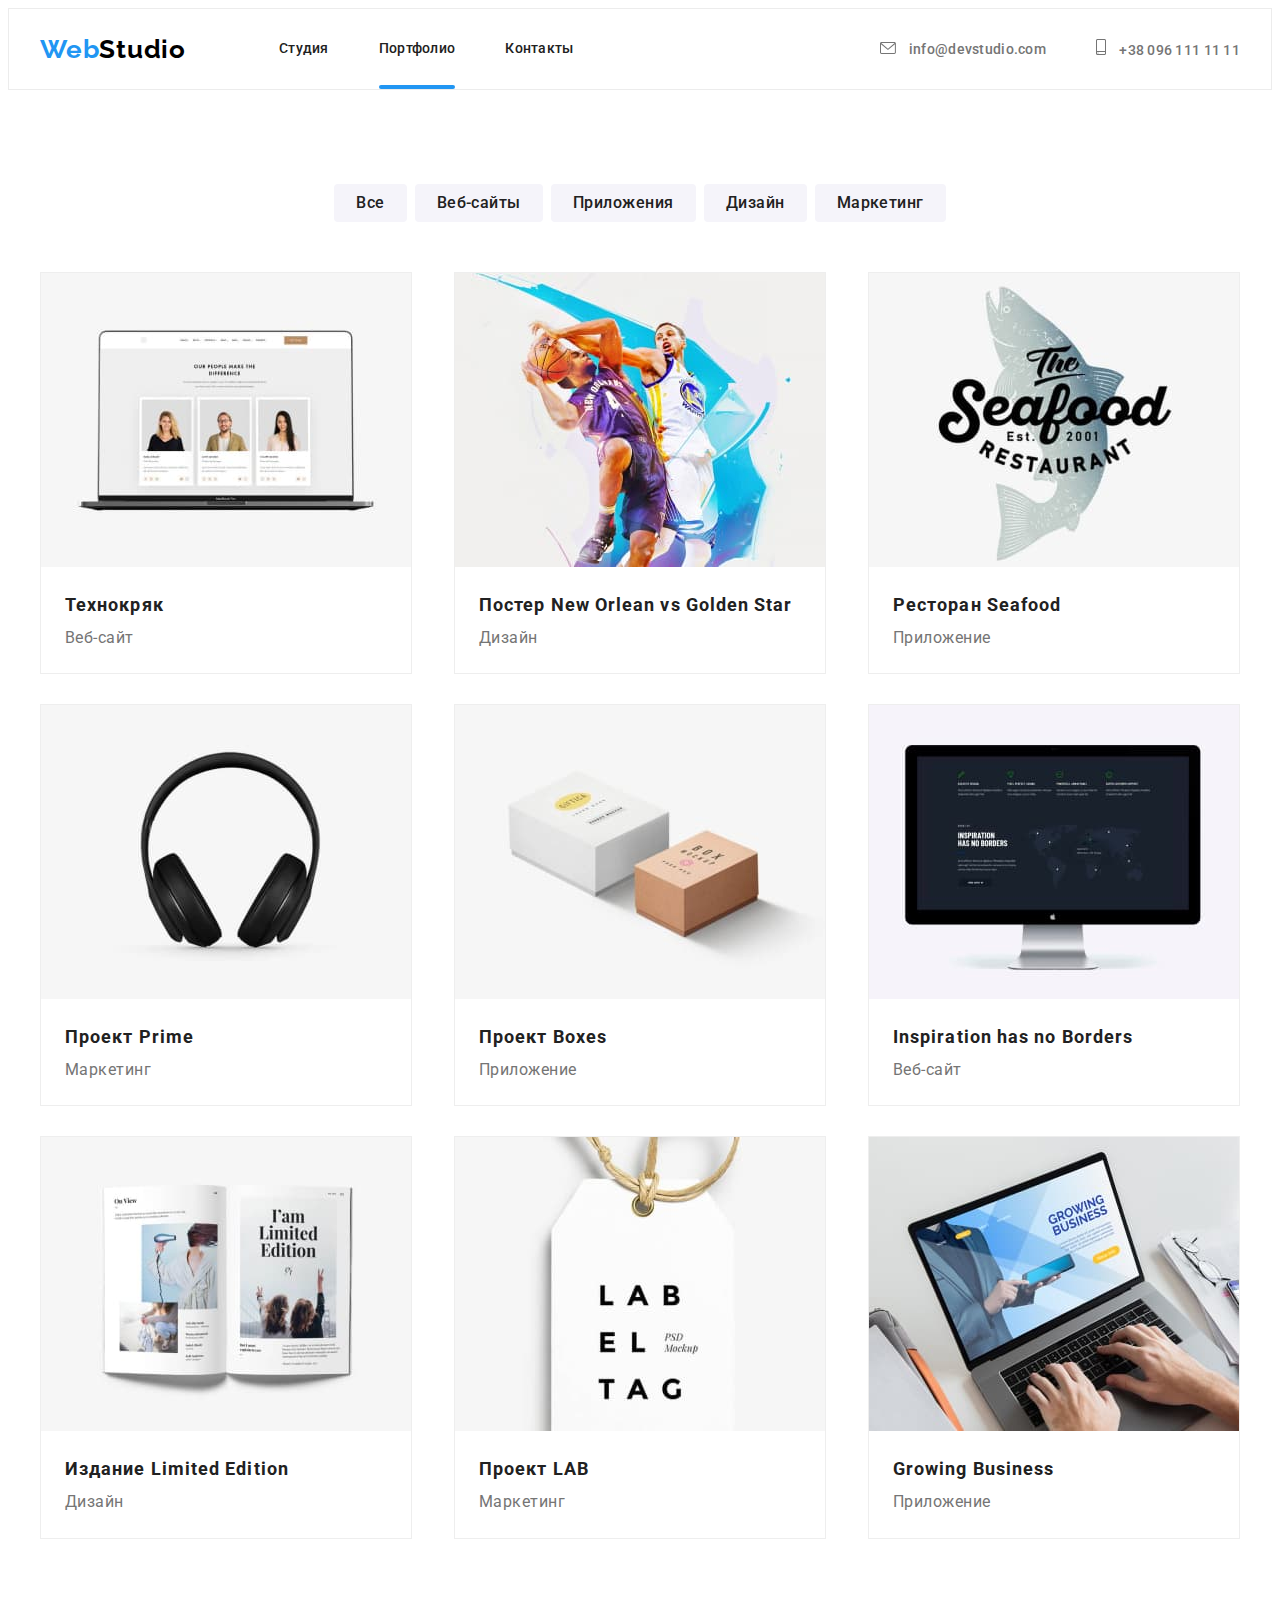
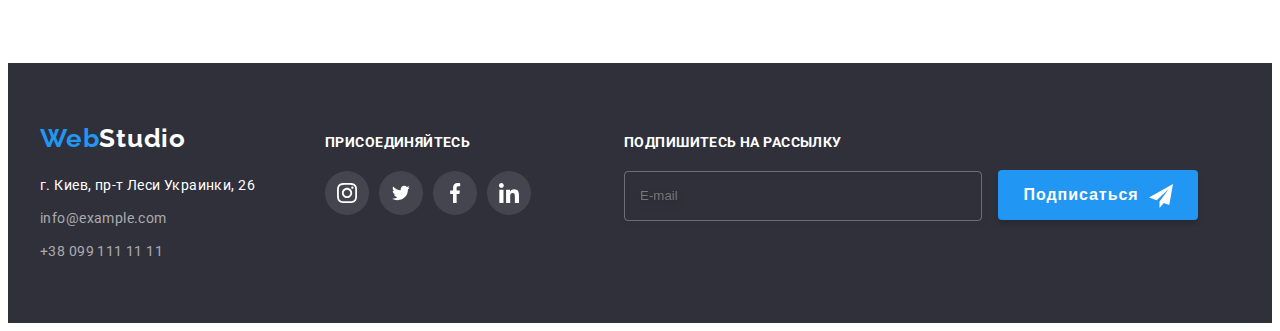
==== portfolio.html @ a76b4140 "Клонирование 7 части" ====
<!DOCTYPE html>
<html lang="ru">

<head>
    <meta charset="UTF-8">
    <meta http-equiv="X-UA-Compatible" content="IE=edge">
    <meta name="viewport" content="width=device-width, initial-scale=1.0">
    <title>Portfolio</title>
    <link rel="preconnect" href="https://fonts.googleapis.com">
    <link rel="preconnect" href="https://fonts.gstatic.com" crossorigin>
    <link
        href="https://fonts.googleapis.com/css2?family=Raleway:wght@700&family=Roboto:wght@400;500;700;900&display=swap"
        rel="stylesheet">
    <link rel="stylesheet" href="https://cdnjs.cloudflare.com/ajax/libs/modern-normalize/0.2.0/modern-normalize.min.css"
        integrity="sha512-sqIVMkf5f8XGYI/UZYGs7wODxlUeoj9JknataPfUwtvrSKWMHrMXGZ7Evb6nabFYJQG15vFFyALe6r0nWCD1Ug=="
        crossorigin="anonymous" referrerpolicy="no-referrer" />
    <link rel="stylesheet" href="./css/main.min.css">
</head>

<body class="portfolio">
    <header class="head">
        <div class="header__container">
            <a class="header__first-logo" href="./">
                Web<span class="header__second-logo--black">Studio</span></a>
            <nav class="navigation">
                <ul class="list header__list">
                    <li class="header__item">
                        <a class="header__link link" href="./index.html">Студия</a>
                    </li>
                    <li class="header__item">
                        <a class="header__link link current" href="">Портфолио</a>
                    </li>
                    <li class="header__item">
                        <a class="header__link link" href="">Контакты</a>
                    </li>
                </ul>
            </nav>
            <ul class="list header__list mail">
                <li class="header__commun-item">
                    <a class="header__commun-link link" href="mailto:info@devstudio.com">
                        <svg class="header-svg">
                            <use href="./images/icons.svg#icon-mail"></use>
                        </svg>
                        info@devstudio.com</a>
                </li>
                <li class="header__commun-item">
                    <a class="header__commun-link link" href="tel:+380961111111">
                        <svg class="header-svg mobile">
                            <use href="./images/icons.svg#icon-smartphone"></use>
                        </svg>
                        +38 096 111 11 11</a>
                </li>
            </ul>
        </div>
    </header>
    <main>
        <section class="portfolio-section">
            <div class="container">
                <ul class="list portfolio-list">
                    <li class="menu-title">
                        <button class="menu-button" type="button">Все</button>
                    </li>
                    <li class="menu-title">
                        <button class="menu-button" type="button">Веб-сайты</button>
                    </li>
                    <li class="menu-title">
                        <button class="menu-button" type="button">Приложения</button>
                    </li>
                    <li class="menu-title">
                        <button class="menu-button" type="button">Дизайн</button>
                    </li>
                    <li class="menu-title">
                        <button class="menu-button" type="button">Маркетинг</button>
                    </li>
                </ul>
                <ul class="list second-portfolio-list">
                    <li class="projects-title">
                        <a class="projects-link" href="">
                            <div class="projects-img-div">
                                <img class="projects-img" src="./images/portfolio/techno.jpg" alt="Веб-сайт" width="370"
                                    height="294">
                                <p class="project-text">Технокряк это современная площадка распространения
                                    коронавируса. Компании используют
                                    эту платформу для цифрового
                                    шпионажа и атак на защищённые сервера конкурентов.</p>
                            </div>
                            <div class="info-projects">
                                <h2 class="projects-name">Технокряк</h2>
                                <p class="projects-service">Веб-сайт</p>
                            </div>
                        </a>
                    </li>
                    <li class="projects-title">
                        <a class="projects-link" href="">
                            <div class="projects-img-div">
                                <img class="projects-img" src="./images/portfolio/poster.jpg" alt="Веб-сайт" width="370"
                                    height="294">
                                <p class="project-text">Технокряк это современная площадка распространения
                                    коронавируса. Компании используют
                                    эту платформу для цифрового
                                    шпионажа и атак на защищённые сервера конкурентов.</p>
                            </div>
                            <div class="info-projects">
                                <h2 class="projects-name">Постер New Orlean vs Golden Star</h2>
                                <p class="projects-service">Дизайн</p>
                            </div>
                        </a>
                    </li>
                    <li class="projects-title">
                        <a class="projects-link" href="">
                            <div class="projects-img-div">
                                <img class="projects-img" src="./images/portfolio/rest.jpg" alt="Веб-сайт" width="370"
                                    height="294">
                                <p class="project-text">Технокряк это современная площадка распространения
                                    коронавируса. Компании используют
                                    эту платформу для цифрового
                                    шпионажа и атак на защищённые сервера конкурентов.</p>
                            </div>
                            <div class="info-projects">
                                <h2 class="projects-name">Ресторан Seafood</h2>
                                <p class="projects-service">Приложение</p>
                            </div>
                        </a>
                    </li>
                    <li class="projects-title">
                        <a class="projects-link" href="">
                            <div class="projects-img-div">
                                <img class="projects-img" src="./images/portfolio/projectprime.jpg" alt="Веб-сайт"
                                    width="370" height="294">
                                <p class="project-text">Технокряк это современная площадка распространения
                                    коронавируса. Компании используют
                                    эту платформу для цифрового
                                    шпионажа и атак на защищённые сервера конкурентов.</p>
                            </div>
                            <div class="info-projects">
                                <h2 class="projects-name">Проект Prime</h2>
                                <p class="projects-service">Маркетинг</p>
                            </div>
                        </a>
                    </li>
                    <li class="projects-title">
                        <a class="projects-link" href="">
                            <div class="projects-img-div">
                                <img class="projects-img" src="./images/portfolio/projectboxes.jpg" alt="Веб-сайт"
                                    width="370" height="294">
                                <p class="project-text">Технокряк это современная площадка распространения
                                    коронавируса. Компании используют
                                    эту платформу для цифрового
                                    шпионажа и атак на защищённые сервера конкурентов.</p>
                            </div>
                            <div class="info-projects">
                                <h2 class="projects-name">Проект Boxes</h2>
                                <p class="projects-service">Приложение</p>
                            </div>
                        </a>
                    </li>
                    <li class="projects-title">
                        <a class="projects-link" href="">
                            <div class="projects-img-div">
                                <img class="projects-img" src="./images/portfolio/inspiration.jpg" alt="Веб-сайт"
                                    width="370" height="294">
                                <p class="project-text">Технокряк это современная площадка распространения
                                    коронавируса. Компании используют
                                    эту платформу для цифрового
                                    шпионажа и атак на защищённые сервера конкурентов.</p>
                            </div>
                            <div class="info-projects">
                                <h2 class="projects-name">Inspiration has no Borders</h2>
                                <p class="projects-service">Веб-сайт</p>
                            </div>
                        </a>
                    </li>
                    <li class="projects-title">
                        <a class="projects-link" href="">
                            <div class="projects-img-div">
                                <img class="projects-img" src="./images/portfolio/limitededition.jpg" alt="Веб-сайт"
                                    width="370" height="294">
                                <p class="project-text">Технокряк это современная площадка распространения
                                    коронавируса. Компании используют
                                    эту платформу для цифрового
                                    шпионажа и атак на защищённые сервера конкурентов.</p>
                            </div>
                            <div class="info-projects">
                                <h2 class="projects-name">Издание Limited Edition</h2>
                                <p class="projects-service">Дизайн</p>
                            </div>
                        </a>
                    </li>
                    <li class="projects-title">
                        <a class="projects-link" href="">
                            <div class="projects-img-div">
                                <img class="projects-img" src="./images/portfolio/projectlab.jpg" alt="Веб-сайт"
                                    width="370" height="294">
                                <p class="project-text">Технокряк это современная площадка распространения
                                    коронавируса. Компании используют
                                    эту платформу для цифрового
                                    шпионажа и атак на защищённые сервера конкурентов.</p>
                            </div>
                            <div class="info-projects">
                                <h2 class="projects-name">Проект LAB</h2>
                                <p class="projects-service">Маркетинг</p>
                            </div>
                        </a>
                    </li>
                    <li class="projects-title">
                        <a class="projects-link" href="">
                            <div class="projects-img-div">
                                <img class="projects-img" src="./images/portfolio/growing.jpg" alt="Веб-сайт"
                                    width="370" height="294">
                                <p class="project-text">Технокряк это современная площадка распространения
                                    коронавируса. Компании используют
                                    эту платформу для цифрового
                                    шпионажа и атак на защищённые сервера конкурентов.</p>
                            </div>
                            <div class="info-projects">
                                <h2 class="projects-name">Growing Business</h2>
                                <p class="projects-service">Приложение</p>
                            </div>
                        </a>
                    </li>
                </ul>
            </div>
        </section>
    </main>
    <footer class="footer">
        <div class="container main-footer-container">
            <div class="footer-container">
                <a class="header__first-logo" href="./">
                    Web<span class="header__second-logo--white">Studio</span></a>
                <ul class="list footer-list">
                    <li class="contact-item">
                        <address class="contact-address">г. Киев, пр-т Леси Украинки, 26</address>
                    </li>
                    <li class="contact-item">
                        <address> <a class="contact-link" href="mailto:info@example.com">info@example.com</a> </address>
                    </li>
                    <li class="contact-item">
                        <address><a class="contact-link" href="tel:+380991111111">+38 099 111 11 11</a> </address>
                    </li>
                </ul>
            </div>
            <div>
                <h3 class="footer-text">присоединяйтесь</h3>
                <ul class="list team-container">
                    <li class="footer-links">
                        <a href="" class="svg__bg--footer svg__bg">
                            <svg class="team-svg-footer" width="20" height="20" ;>
                                <use href="./images/icons.svg#icon-instagram"></use>
                            </svg>
                        </a>
                    </li>
                    <li class="footer-links">
                        <a href="" class="svg__bg--footer svg__bg">
                            <svg class="team-svg-footer" width="20" height="16" ;>
                                <use href="./images/icons.svg#icon-twitter"></use>
                            </svg>
                        </a>
                    </li>
                    <li class="footer-links">
                        <a href="" class="svg__bg--footer svg__bg">
                            <svg class="team-svg-footer" width="20" height="20" ;>
                                <use href="./images/icons.svg#icon-facebook"></use>
                            </svg>
                        </a>
                    </li>
                    <li class="footer-links">
                        <a href="" class="svg__bg--footer svg__bg">
                            <svg class="team-svg-footer" width="20" height="20" ;>
                                <use href="./images/icons.svg#icon-linkedin"></use>
                            </svg>
                        </a>
                    </li>
                </ul>
            </div>
            <div class="footer-form-section">
                <h3 class="footer-form-name">Подпишитесь на рассылку</h3>
                <form class="footer-form">
                    <label class="footer-lable">
                        <input type="email" class="footer-imput" placeholder="E-mail" name="footer-email" required>
                    </label>
                    <button type="submit" class="footer-form-btn">Подписаться<svg class="footer-form-icon" width="24"
                            height="24" ;>
                            <use href="./images/icons.svg#icon-telegram"></use>
                        </svg>
                    </button>
                </form>
            </div>
        </div>
    </footer>
</body>

</html>
---- css/main.min.css ----
:root{--color: #212121;--second-color: #757575;--accent-color: #2196f3;--wite-color: #ffffff}.visually-hidden{position:absolute !important;clip:rect(1px 1px 1px 1px);clip:rect(1px, 1px, 1px, 1px);padding:0 !important;border:0 !important;height:1px !important;width:1px !important;overflow:hidden}h1,h2,h3,h4,p{margin-top:0;margin-bottom:0}ul,ol{margin-top:0;margin-bottom:0;padding-left:0}img{display:block}.link{text-decoration:none}.list{list-style:none}body{font-family:Roboto, sans-serif;color:var(--color)}.container{width:1200px;padding:0 15px;margin:0 auto}.main__button{font-weight:700;font-size:16px;line-height:1.87;display:flex;align-items:center;text-align:center;box-shadow:0px 4px 4px rgba(0,0,0,0.15);border-radius:4px;letter-spacing:0.06em;color:var(--wite-color);background-color:var(--accent-color);cursor:pointer;padding:10px 32px;min-width:200px;margin:0 auto;border:none}.svg__bg{display:flex;align-items:center;justify-content:center;width:44px;height:44px;border-radius:50%;background-color:var(--wite-color);fill:#afb1b8;transition:fill 250ms cubic-bezier(0.4, 0, 0.2, 1),background-color 250ms cubic-bezier(0.4, 0, 0.2, 1)}.svg__bg:hover,.svg__bg:focus{background-color:var(--accent-color);fill:var(--wite-color)}.svg__bg--footer{background-color:rgba(255,255,255,0.1);fill:var(--wite-color)}.backdrop{position:fixed;top:0;left:0;width:100vw;height:100vh;background-color:rgba(0,0,0,0.2);transition:opacity 500ms linear, visibility 500ms linear}.is-hidden{opacity:0;visibility:hidden;pointer-events:none}.modal{position:absolute;left:50%;top:50%;width:528px;height:580px;transform:translate(-50%, -50%);background-color:#ffffff;box-shadow:0px 1px 3px rgba(0,0,0,0.12),0px 1px 1px rgba(0,0,0,0.14),0px 2px 1px rgba(0,0,0,0.2);border-radius:4px;padding:40px}.close-btn{position:absolute;top:8px;right:8px;width:30px;height:30px;border-radius:50%;border:1px solid rgba(0,0,0,0.1);background-color:transparent;cursor:pointer;padding:0}.btn{width:11px;height:11px;fill:#000000}.btn:hover,.btn:focus{fill:var(--accent-color)}.modal-form{display:flex;flex-direction:column}.modal-form-span-icon{position:relative;display:block;margin-top:4px;margin-bottom:10px}.modal-imput{border:1px solid rgba(33,33,33,0.2);box-sizing:border-box;border-radius:4px;width:100%;height:40px;padding-left:42px;transition:border-color 250ms cubic-bezier(0.4, 0, 0.2, 1)}.modal-imput:focus{outline:none;border-color:var(--accent-color)}.modal-imput:focus+.modal-form-icon{fill:var(--accent-color)}.modal-lable-checkbox{display:flex;align-items:center;font-weight:400;font-size:14px;line-height:1.71;letter-spacing:0.03em;color:var(--second-color);margin-bottom:30px}.modal-lable-checkbox::before{display:block;content:"";width:16px;height:15px;border:1px solid var(--color);cursor:pointer;border-radius:2px;margin-right:8px}.modal-title{font-weight:700;font-size:20px;line-height:1.15;text-align:center;letter-spacing:0.03em;color:var(--color);margin-bottom:12px}.modal-lable{font-weight:400;font-size:12px;line-height:1.17;letter-spacing:0.01em;color:var(--second-color)}.modal-form-icon{position:absolute;top:50%;left:12px;transform:translateY(-50%);transition:fill 250ms cubic-bezier(0.4, 0, 0.2, 1)}.modal-textarea{height:120px;margin-bottom:25px;margin-top:4px;padding:12px 16px;resize:none}.modal-checkbox:checked+.modal-lable-checkbox::before{background-image:url(../images/checkbox/check.svg);background-size:contain;border:none}.modal-link{font-weight:400;font-size:14px;line-height:1.71;letter-spacing:0.03em;color:var(--accent-color)}.modal-btn{cursor:pointer;font-weight:700;font-size:16px;line-height:1.87;align-items:center;text-align:center;letter-spacing:0.06em;color:var(--wite-color);background-color:var(--accent-color);box-shadow:0px 4px 4px rgba(0,0,0,0.15);border-radius:4px;border:none;width:200px;height:50px;margin:0 auto}.header-svg{width:16px;height:12px;fill:currentColor;margin-right:10px}.mobile{width:10px;height:16px}.head{border:1px solid #ececec}.header__container{display:flex;align-items:center;width:1200px;padding:0 15px;margin:0 auto}.header__link{display:block;font-family:Roboto, sans-serif;font-weight:500;font-size:14px;line-height:1.14;letter-spacing:0.02em;color:var(--color);padding-top:32px;padding-bottom:32px;transition:color 250ms cubic-bezier(0.4, 0, 0.2, 1)}.header__link.current::after{transform:scaleX(1)}.header__link::after{content:"";position:absolute;display:block;width:100%;height:4px;bottom:0;border-radius:2px;background-color:var(--accent-color);transition:transform 250ms cubic-bezier(0.4, 0, 0.2, 1);transform:scaleX(0)}.header__link:hover::after,.header__link:focus::after{transform:scaleX(1)}.header__link:hover,.header__link:focus{color:var(--accent-color)}.header__item{position:relative}.navigation{margin-left:93px}.header__first-logo{font-family:Raleway, sans-serif;font-weight:700;font-size:26px;line-height:1.19;letter-spacing:0.03em;color:var(--accent-color);text-decoration:none}.header__second-logo--black{font-family:Raleway, sans-serif;font-weight:700;font-size:26px;line-height:1.19;letter-spacing:0.03em;color:#000000;text-decoration:none}.header__list{display:flex;align-items:center}.header__item:not(:last-child){margin-right:50px}.mail{margin-left:auto}.header__commun-item:not(:last-child){margin-right:50px}.header__commun-link{font-family:Roboto, sans-serif;font-weight:500;font-size:14px;line-height:1.14;letter-spacing:0.02em;color:var(--second-color);transition:color 250ms cubic-bezier(0.4, 0, 0.2, 1)}.header__commun-link:hover,.header__commun-link:focus{color:var(--accent-color);fill:currentColor}.main{background-color:#2f303a;max-width:1600px;margin:0 auto;padding-top:200px;padding-bottom:200px;background-image:linear-gradient(rgba(47,48,58,0.4), rgba(47,48,58,0.4)),url(../images/hero/bg.jpg);background-size:cover;text-align:center;max-width:1600px;height:600px}.main__text{font-weight:900;font-size:44px;line-height:1.36;text-align:center;letter-spacing:0.06em;text-transform:uppercase;color:var(--wite-color);margin-bottom:30px;max-width:696px;margin-left:auto;margin-right:auto}.info{padding-top:94px;padding-bottom:94px}.info__icons{display:flex;width:270px;height:120px;background:#f5f4fa;border-radius:4px;margin-bottom:30px;align-items:center;justify-content:center}.info__list{display:flex}.info__title{font-weight:700;font-size:14px;line-height:1.14;letter-spacing:0.03em;text-transform:uppercase;margin-bottom:10px}.info__text{font-weight:400;font-size:14px;line-height:1.71;letter-spacing:0.03em;color:var(--second-color);min-width:270px}.info__item:not(:last-child){margin-right:30px}.work{padding-bottom:94px}.work-title{font-weight:700;font-size:36px;line-height:1.17;text-align:center;letter-spacing:0.03em;width:1170px;margin-bottom:50px}.work-list{display:flex;text-align:center;width:1170px;margin-right:-30px}.work-item{margin-right:30px;position:relative}.work-text{font-weight:700;width:370px;height:70px;padding-top:27px;padding-bottom:27px;color:var(--wite-color);background-color:rgba(47,48,58,0.8);font-size:14px;line-height:1.14;position:absolute;letter-spacing:0.03em;bottom:0;text-transform:uppercase}.team{background-color:#f5f4fa;padding-top:94px;padding-bottom:94px}.team-item{width:1170px;background:var(--wite-color);box-shadow:0px 1px 3px rgba(0,0,0,0.12),0px 1px 1px rgba(0,0,0,0.14),0px 2px 1px rgba(0,0,0,0.2);border-radius:0px 0px 4px 4px}.team-item:not(:last-child){margin-right:30px}.team-container{display:flex;justify-content:space-between}.team-title{font-weight:700;font-size:36px;line-height:1.17;text-align:center;letter-spacing:0.03em;margin-bottom:50px}.team-info{padding-top:30px;padding-bottom:30px;padding-left:32px;padding-right:32px}.team-name{font-weight:500;font-size:16px;line-height:1.19;text-align:center;letter-spacing:0.03em;margin-bottom:10px}.team-position{font-weight:400;font-size:16px;line-height:1.19;text-align:center;letter-spacing:0.03em;color:var(--second-color);margin-bottom:16px}.clients{padding-top:94px;padding-bottom:94px}.clients-title{font-weight:bold;font-size:36px;line-height:1.17;text-align:center;letter-spacing:0.03em;color:var(--color);margin-bottom:50px}.clients-list{display:flex;justify-content:space-between}.clients-button{border:1px solid #afb1b8;background-color:var(--wite-color);box-sizing:border-box;border-radius:4px;cursor:pointer;width:170px;height:92px;fill:#afb1b8;transition:fill 250ms cubic-bezier(0.4, 0, 0.2, 1),border 250ms cubic-bezier(0.4, 0, 0.2, 1)}.clients-button:hover,.clients-button:focus{border:1px solid var(--accent-color);fill:var(--accent-color)}footer{background-color:#2f303a;padding-top:60px;padding-bottom:60px}.footer-container{display:flex;flex-direction:column;margin-right:70px}.footer-list{margin-top:20px;display:block}.main-footer-container{display:flex;justify-content:flex-start;align-items:baseline}.first-logo-footer{font-family:Raleway, sans-serif;font-weight:700;font-size:26px;line-height:1.19;letter-spacing:0.03em;color:var(--accent-color);text-decoration:none}.header__second-logo--white{font-family:Raleway, sans-serif;font-weight:700;font-size:26px;line-height:1.19;letter-spacing:0.03em;color:var(--wite-color);text-decoration:none}.contact-address{font-style:normal;font-weight:400;font-size:14px;line-height:1.71;letter-spacing:0.03em;color:var(--wite-color)}.contact-item:not(:last-child){margin-bottom:9px}.contact-link{font-family:Roboto, sans-serif;font-style:normal;font-weight:400;font-size:14px;line-height:1.71;letter-spacing:0.03em;color:rgba(255,255,255,0.6);text-decoration:none}.footer-text{font-weight:bold;font-size:14px;line-height:1.14;letter-spacing:0.03em;text-transform:uppercase;color:var(--wite-color);margin-bottom:20px}.footer-links:not(:last-child){margin-right:10px}.footer-form-section{margin-left:93px}.footer-form-name{font-weight:700;font-size:14px;line-height:1.14;letter-spacing:0.03em;text-transform:uppercase;color:var(--wite-color)}.footer-imput{border:1px solid rgba(255,255,255,0.3);box-sizing:border-box;filter:drop-shadow(0px 4px 4px rgba(0,0,0,0.15));border-radius:4px;background-color:transparent;padding:16px 15px;width:358px;height:50px;margin-top:20px;color:var(--wite-color)}.footer-form-btn{cursor:pointer;margin-left:12px;background:var(--accent-color);box-shadow:0px 4px 4px rgba(0,0,0,0.15);border-radius:4px;border:none;width:200px;height:50px;font-weight:700;font-size:16px;line-height:1.87;letter-spacing:0.06em;color:var(--wite-color)}.footer-form-icon{margin-left:10px;vertical-align:middle;align-items:center}.portfolio-section{padding-top:94px;padding-bottom:94px}.menu-container{padding-top:94px;padding-bottom:50px}.portfolio-list{display:flex;margin-bottom:50px}.menu-button{font-family:Roboto, sans-serif;font-weight:500;font-size:16px;line-height:1.6;text-align:center;letter-spacing:0.03em;color:var(--color);background-color:#f5f4fa;cursor:pointer;padding:6px 22px;background:#f5f4fa;border-radius:4px;border:none;transition:color 250ms cubic-bezier(0.4, 0, 0.2, 1),background-color 250ms cubic-bezier(0.4, 0, 0.2, 1)}.menu-button:hover,.menu-button:focus{background-color:var(--accent-color);color:var(--wite-color);background:#2196f3;box-shadow:0px 3px 1px rgba(0,0,0,0.1),0px 1px 2px rgba(0,0,0,0.08),0px 2px 2px rgba(0,0,0,0.12);border-radius:4px}.projects-name{font-weight:700;font-size:18px;line-height:2;letter-spacing:0.06em;color:var(--color)}.projects-service{font-weight:400;font-size:16px;line-height:1.9;letter-spacing:0.03em;color:var(--second-color)}.info-projects{padding-left:24px;padding-right:auto;padding-top:20px;padding-bottom:20px}.project-text{position:absolute;top:0;left:0;width:100%;height:100%;background-color:rgba(33,150,243,0.9);color:var(--wite-color);font-size:18px;line-height:1.55;letter-spacing:0.03em;overflow:auto;transform:translateY(100%);transition:transform 250ms linear;padding:63px 24px 63px 24px}.projects-title{background:var(--wite-color);border:1px solid #eeeeee;box-sizing:border-box;margin-bottom:30px;transition:box-shadow 250ms cubic-bezier(0.4, 0, 0.2, 1)}.projects-title:hover .project-text,.projects-title:focus .project-text{transform:translateY(0%)}.projects-title:hover,.projects-title:focus{background:#ffffff;border:1px solid #eeeeee;box-sizing:border-box;box-shadow:0px 1px 1px rgba(0,0,0,0.12),0px 4px 4px rgba(0,0,0,0.06),1px 4px 6px rgba(0,0,0,0.16)}.projects-img-div{position:relative;overflow:hidden}.projects-link{display:block;text-decoration:none}.portfolio-list{justify-content:center}.menu-title:not(:last-child){margin-right:8px}.second-portfolio-list{display:flex;flex-wrap:wrap;justify-content:space-between}
/*# sourceMappingURL=main.min.css.map */
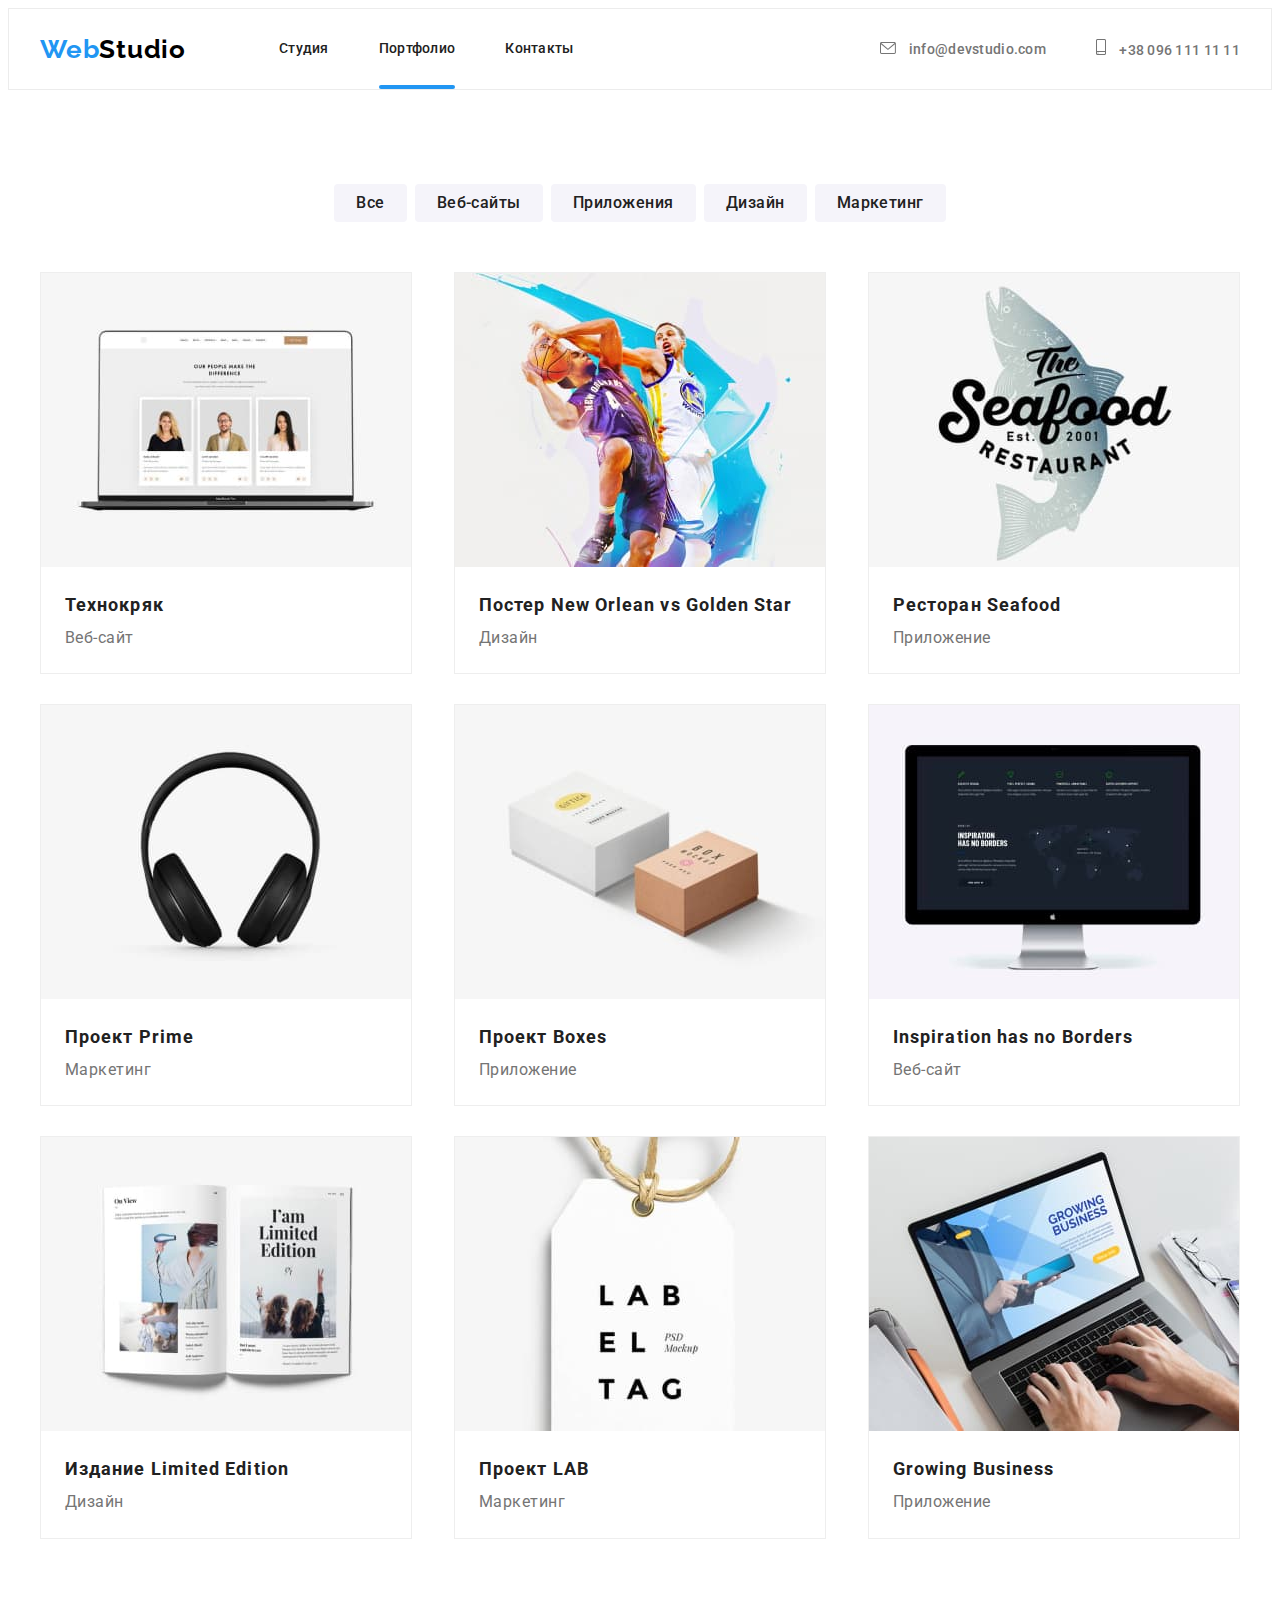
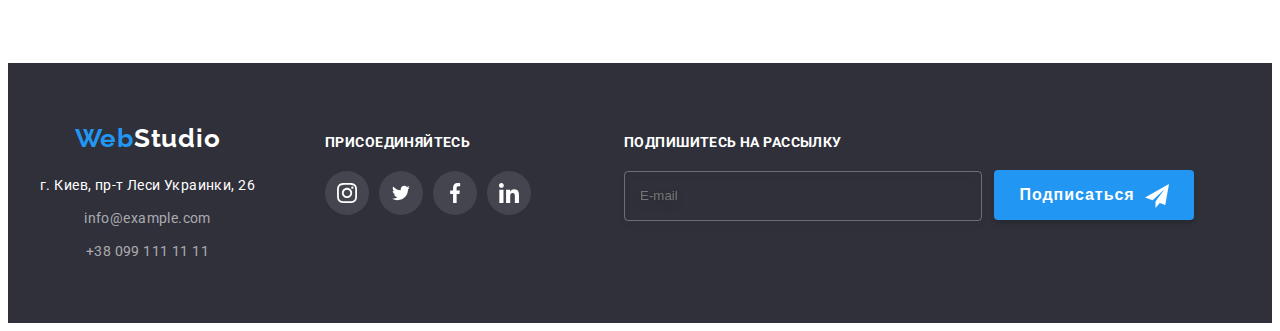
==== commit ebe69cf4: "Футер портфолио" ====
--- a/portfolio.html
+++ b/portfolio.html
@@ -224,65 +224,71 @@
     </main>
     <footer class="footer">
         <div class="container main-footer-container">
-            <div class="footer-container">
-                <a class="header__first-logo" href="./">
-                    Web<span class="header__second-logo--white">Studio</span></a>
-                <ul class="list footer-list">
-                    <li class="contact-item">
-                        <address class="contact-address">г. Киев, пр-т Леси Украинки, 26</address>
-                    </li>
-                    <li class="contact-item">
-                        <address> <a class="contact-link" href="mailto:info@example.com">info@example.com</a> </address>
-                    </li>
-                    <li class="contact-item">
-                        <address><a class="contact-link" href="tel:+380991111111">+38 099 111 11 11</a> </address>
-                    </li>
-                </ul>
-            </div>
-            <div>
-                <h3 class="footer-text">присоединяйтесь</h3>
-                <ul class="list team-container">
-                    <li class="footer-links">
-                        <a href="" class="svg__bg--footer svg__bg">
-                            <svg class="team-svg-footer" width="20" height="20" ;>
-                                <use href="./images/icons.svg#icon-instagram"></use>
-                            </svg>
-                        </a>
-                    </li>
-                    <li class="footer-links">
-                        <a href="" class="svg__bg--footer svg__bg">
-                            <svg class="team-svg-footer" width="20" height="16" ;>
-                                <use href="./images/icons.svg#icon-twitter"></use>
-                            </svg>
-                        </a>
-                    </li>
-                    <li class="footer-links">
-                        <a href="" class="svg__bg--footer svg__bg">
-                            <svg class="team-svg-footer" width="20" height="20" ;>
-                                <use href="./images/icons.svg#icon-facebook"></use>
-                            </svg>
-                        </a>
-                    </li>
-                    <li class="footer-links">
-                        <a href="" class="svg__bg--footer svg__bg">
-                            <svg class="team-svg-footer" width="20" height="20" ;>
-                                <use href="./images/icons.svg#icon-linkedin"></use>
-                            </svg>
-                        </a>
-                    </li>
-                </ul>
+            <div class="footer-tablet">
+                <div class="footer-container">
+                    <a class="header__first-logo" href="./">
+                        Web<span class="header__second-logo--white">Studio</span></a>
+                    <ul class="list footer-list">
+                        <li class="contact-item">
+                            <address class="contact-address">г. Киев, пр-т Леси Украинки, 26</address>
+                        </li>
+                        <li class="contact-item">
+                            <address> <a class="contact-link" href="mailto:info@example.com">info@example.com</a> </address>
+                        </li>
+                        <li class="contact-item">
+                            <address><a class="contact-link" href="tel:+380991111111">+38 099 111 11 11</a> </address>
+                        </li>
+                    </ul>
+                </div>
+                <div class="footer-tablet-link">
+                    <h3 class="footer-text">присоединяйтесь</h3>
+                    <ul class="list team-container team-mobile-link">
+                        <li class="footer-links team-mobile-svg">
+                            <a href="" class="svg__bg--footer svg__bg">
+                                <svg class="team-svg-footer" width="20" height="20" ;>
+                                    <use href="./images/icons.svg#icon-instagram"></use>
+                                </svg>
+                            </a>
+                        </li>
+                        <li class="footer-links team-mobile-svg">
+                            <a href="" class="svg__bg--footer svg__bg">
+                                <svg class="team-svg-footer" width="20" height="16" ;>
+                                    <use href="./images/icons.svg#icon-twitter"></use>
+                                </svg>
+                            </a>
+                        </li>
+                        <li class="footer-links team-mobile-svg">
+                            <a href="" class="svg__bg--footer svg__bg">
+                                <svg class="team-svg-footer" width="20" height="20" ;>
+                                    <use href="./images/icons.svg#icon-facebook"></use>
+                                </svg>
+                            </a>
+                        </li>
+                        <li class="footer-links team-mobile-svg">
+                            <a href="" class="svg__bg--footer svg__bg">
+                                <svg class="team-svg-footer" width="20" height="20" ;>
+                                    <use href="./images/icons.svg#icon-linkedin"></use>
+                                </svg>
+                            </a>
+                        </li>
+                    </ul>
+                </div>
             </div>
             <div class="footer-form-section">
                 <h3 class="footer-form-name">Подпишитесь на рассылку</h3>
-                <form class="footer-form">
-                    <label class="footer-lable">
-                        <input type="email" class="footer-imput" placeholder="E-mail" name="footer-email" required>
-                    </label>
-                    <button type="submit" class="footer-form-btn">Подписаться<svg class="footer-form-icon" width="24"
-                            height="24" ;>
-                            <use href="./images/icons.svg#icon-telegram"></use>
-                        </svg>
-                    </button>
+                <form>
+                    <div class="footer-form">
+                        <div>
+                            <label class="footer-lable">
+                                <input type="email" class="footer-imput" placeholder="E-mail" name="footer-email" required>
+                            </label>
+                        </div>
+                        <button type="submit" class="footer-form-btn">Подписаться<svg class="footer-form-icon" width="24"
+                                height="24" ;>
+                                <use href="./images/icons.svg#icon-telegram"></use>
+                            </svg>
+                        </button>
+                    </div>
                 </form>
             </div>
         </div>
--- a/css/main.min.css
+++ b/css/main.min.css
@@ -1,2 +1,2 @@
-:root{--color: #212121;--second-color: #757575;--accent-color: #2196f3;--wite-color: #ffffff}.visually-hidden{position:absolute !important;clip:rect(1px 1px 1px 1px);clip:rect(1px, 1px, 1px, 1px);padding:0 !important;border:0 !important;height:1px !important;width:1px !important;overflow:hidden}h1,h2,h3,h4,p{margin-top:0;margin-bottom:0}ul,ol{margin-top:0;margin-bottom:0;padding-left:0}img{display:block}.link{text-decoration:none}.list{list-style:none}body{font-family:Roboto, sans-serif;color:var(--color)}.container{width:1200px;padding:0 15px;margin:0 auto}.main__button{font-weight:700;font-size:16px;line-height:1.87;display:flex;align-items:center;text-align:center;box-shadow:0px 4px 4px rgba(0,0,0,0.15);border-radius:4px;letter-spacing:0.06em;color:var(--wite-color);background-color:var(--accent-color);cursor:pointer;padding:10px 32px;min-width:200px;margin:0 auto;border:none}.svg__bg{display:flex;align-items:center;justify-content:center;width:44px;height:44px;border-radius:50%;background-color:var(--wite-color);fill:#afb1b8;transition:fill 250ms cubic-bezier(0.4, 0, 0.2, 1),background-color 250ms cubic-bezier(0.4, 0, 0.2, 1)}.svg__bg:hover,.svg__bg:focus{background-color:var(--accent-color);fill:var(--wite-color)}.svg__bg--footer{background-color:rgba(255,255,255,0.1);fill:var(--wite-color)}.backdrop{position:fixed;top:0;left:0;width:100vw;height:100vh;background-color:rgba(0,0,0,0.2);transition:opacity 500ms linear, visibility 500ms linear}.is-hidden{opacity:0;visibility:hidden;pointer-events:none}.modal{position:absolute;left:50%;top:50%;width:528px;height:580px;transform:translate(-50%, -50%);background-color:#ffffff;box-shadow:0px 1px 3px rgba(0,0,0,0.12),0px 1px 1px rgba(0,0,0,0.14),0px 2px 1px rgba(0,0,0,0.2);border-radius:4px;padding:40px}.close-btn{position:absolute;top:8px;right:8px;width:30px;height:30px;border-radius:50%;border:1px solid rgba(0,0,0,0.1);background-color:transparent;cursor:pointer;padding:0}.btn{width:11px;height:11px;fill:#000000}.btn:hover,.btn:focus{fill:var(--accent-color)}.modal-form{display:flex;flex-direction:column}.modal-form-span-icon{position:relative;display:block;margin-top:4px;margin-bottom:10px}.modal-imput{border:1px solid rgba(33,33,33,0.2);box-sizing:border-box;border-radius:4px;width:100%;height:40px;padding-left:42px;transition:border-color 250ms cubic-bezier(0.4, 0, 0.2, 1)}.modal-imput:focus{outline:none;border-color:var(--accent-color)}.modal-imput:focus+.modal-form-icon{fill:var(--accent-color)}.modal-lable-checkbox{display:flex;align-items:center;font-weight:400;font-size:14px;line-height:1.71;letter-spacing:0.03em;color:var(--second-color);margin-bottom:30px}.modal-lable-checkbox::before{display:block;content:"";width:16px;height:15px;border:1px solid var(--color);cursor:pointer;border-radius:2px;margin-right:8px}.modal-title{font-weight:700;font-size:20px;line-height:1.15;text-align:center;letter-spacing:0.03em;color:var(--color);margin-bottom:12px}.modal-lable{font-weight:400;font-size:12px;line-height:1.17;letter-spacing:0.01em;color:var(--second-color)}.modal-form-icon{position:absolute;top:50%;left:12px;transform:translateY(-50%);transition:fill 250ms cubic-bezier(0.4, 0, 0.2, 1)}.modal-textarea{height:120px;margin-bottom:25px;margin-top:4px;padding:12px 16px;resize:none}.modal-checkbox:checked+.modal-lable-checkbox::before{background-image:url(../images/checkbox/check.svg);background-size:contain;border:none}.modal-link{font-weight:400;font-size:14px;line-height:1.71;letter-spacing:0.03em;color:var(--accent-color)}.modal-btn{cursor:pointer;font-weight:700;font-size:16px;line-height:1.87;align-items:center;text-align:center;letter-spacing:0.06em;color:var(--wite-color);background-color:var(--accent-color);box-shadow:0px 4px 4px rgba(0,0,0,0.15);border-radius:4px;border:none;width:200px;height:50px;margin:0 auto}.header-svg{width:16px;height:12px;fill:currentColor;margin-right:10px}.mobile{width:10px;height:16px}.head{border:1px solid #ececec}.header__container{display:flex;align-items:center;width:1200px;padding:0 15px;margin:0 auto}.header__link{display:block;font-family:Roboto, sans-serif;font-weight:500;font-size:14px;line-height:1.14;letter-spacing:0.02em;color:var(--color);padding-top:32px;padding-bottom:32px;transition:color 250ms cubic-bezier(0.4, 0, 0.2, 1)}.header__link.current::after{transform:scaleX(1)}.header__link::after{content:"";position:absolute;display:block;width:100%;height:4px;bottom:0;border-radius:2px;background-color:var(--accent-color);transition:transform 250ms cubic-bezier(0.4, 0, 0.2, 1);transform:scaleX(0)}.header__link:hover::after,.header__link:focus::after{transform:scaleX(1)}.header__link:hover,.header__link:focus{color:var(--accent-color)}.header__item{position:relative}.navigation{margin-left:93px}.header__first-logo{font-family:Raleway, sans-serif;font-weight:700;font-size:26px;line-height:1.19;letter-spacing:0.03em;color:var(--accent-color);text-decoration:none}.header__second-logo--black{font-family:Raleway, sans-serif;font-weight:700;font-size:26px;line-height:1.19;letter-spacing:0.03em;color:#000000;text-decoration:none}.header__list{display:flex;align-items:center}.header__item:not(:last-child){margin-right:50px}.mail{margin-left:auto}.header__commun-item:not(:last-child){margin-right:50px}.header__commun-link{font-family:Roboto, sans-serif;font-weight:500;font-size:14px;line-height:1.14;letter-spacing:0.02em;color:var(--second-color);transition:color 250ms cubic-bezier(0.4, 0, 0.2, 1)}.header__commun-link:hover,.header__commun-link:focus{color:var(--accent-color);fill:currentColor}.main{background-color:#2f303a;max-width:1600px;margin:0 auto;padding-top:200px;padding-bottom:200px;background-image:linear-gradient(rgba(47,48,58,0.4), rgba(47,48,58,0.4)),url(../images/hero/bg.jpg);background-size:cover;text-align:center;max-width:1600px;height:600px}.main__text{font-weight:900;font-size:44px;line-height:1.36;text-align:center;letter-spacing:0.06em;text-transform:uppercase;color:var(--wite-color);margin-bottom:30px;max-width:696px;margin-left:auto;margin-right:auto}.info{padding-top:94px;padding-bottom:94px}.info__icons{display:flex;width:270px;height:120px;background:#f5f4fa;border-radius:4px;margin-bottom:30px;align-items:center;justify-content:center}.info__list{display:flex}.info__title{font-weight:700;font-size:14px;line-height:1.14;letter-spacing:0.03em;text-transform:uppercase;margin-bottom:10px}.info__text{font-weight:400;font-size:14px;line-height:1.71;letter-spacing:0.03em;color:var(--second-color);min-width:270px}.info__item:not(:last-child){margin-right:30px}.work{padding-bottom:94px}.work-title{font-weight:700;font-size:36px;line-height:1.17;text-align:center;letter-spacing:0.03em;width:1170px;margin-bottom:50px}.work-list{display:flex;text-align:center;width:1170px;margin-right:-30px}.work-item{margin-right:30px;position:relative}.work-text{font-weight:700;width:370px;height:70px;padding-top:27px;padding-bottom:27px;color:var(--wite-color);background-color:rgba(47,48,58,0.8);font-size:14px;line-height:1.14;position:absolute;letter-spacing:0.03em;bottom:0;text-transform:uppercase}.team{background-color:#f5f4fa;padding-top:94px;padding-bottom:94px}.team-item{width:1170px;background:var(--wite-color);box-shadow:0px 1px 3px rgba(0,0,0,0.12),0px 1px 1px rgba(0,0,0,0.14),0px 2px 1px rgba(0,0,0,0.2);border-radius:0px 0px 4px 4px}.team-item:not(:last-child){margin-right:30px}.team-container{display:flex;justify-content:space-between}.team-title{font-weight:700;font-size:36px;line-height:1.17;text-align:center;letter-spacing:0.03em;margin-bottom:50px}.team-info{padding-top:30px;padding-bottom:30px;padding-left:32px;padding-right:32px}.team-name{font-weight:500;font-size:16px;line-height:1.19;text-align:center;letter-spacing:0.03em;margin-bottom:10px}.team-position{font-weight:400;font-size:16px;line-height:1.19;text-align:center;letter-spacing:0.03em;color:var(--second-color);margin-bottom:16px}.clients{padding-top:94px;padding-bottom:94px}.clients-title{font-weight:bold;font-size:36px;line-height:1.17;text-align:center;letter-spacing:0.03em;color:var(--color);margin-bottom:50px}.clients-list{display:flex;justify-content:space-between}.clients-button{border:1px solid #afb1b8;background-color:var(--wite-color);box-sizing:border-box;border-radius:4px;cursor:pointer;width:170px;height:92px;fill:#afb1b8;transition:fill 250ms cubic-bezier(0.4, 0, 0.2, 1),border 250ms cubic-bezier(0.4, 0, 0.2, 1)}.clients-button:hover,.clients-button:focus{border:1px solid var(--accent-color);fill:var(--accent-color)}footer{background-color:#2f303a;padding-top:60px;padding-bottom:60px}.footer-container{display:flex;flex-direction:column;margin-right:70px}.footer-list{margin-top:20px;display:block}.main-footer-container{display:flex;justify-content:flex-start;align-items:baseline}.first-logo-footer{font-family:Raleway, sans-serif;font-weight:700;font-size:26px;line-height:1.19;letter-spacing:0.03em;color:var(--accent-color);text-decoration:none}.header__second-logo--white{font-family:Raleway, sans-serif;font-weight:700;font-size:26px;line-height:1.19;letter-spacing:0.03em;color:var(--wite-color);text-decoration:none}.contact-address{font-style:normal;font-weight:400;font-size:14px;line-height:1.71;letter-spacing:0.03em;color:var(--wite-color)}.contact-item:not(:last-child){margin-bottom:9px}.contact-link{font-family:Roboto, sans-serif;font-style:normal;font-weight:400;font-size:14px;line-height:1.71;letter-spacing:0.03em;color:rgba(255,255,255,0.6);text-decoration:none}.footer-text{font-weight:bold;font-size:14px;line-height:1.14;letter-spacing:0.03em;text-transform:uppercase;color:var(--wite-color);margin-bottom:20px}.footer-links:not(:last-child){margin-right:10px}.footer-form-section{margin-left:93px}.footer-form-name{font-weight:700;font-size:14px;line-height:1.14;letter-spacing:0.03em;text-transform:uppercase;color:var(--wite-color)}.footer-imput{border:1px solid rgba(255,255,255,0.3);box-sizing:border-box;filter:drop-shadow(0px 4px 4px rgba(0,0,0,0.15));border-radius:4px;background-color:transparent;padding:16px 15px;width:358px;height:50px;margin-top:20px;color:var(--wite-color)}.footer-form-btn{cursor:pointer;margin-left:12px;background:var(--accent-color);box-shadow:0px 4px 4px rgba(0,0,0,0.15);border-radius:4px;border:none;width:200px;height:50px;font-weight:700;font-size:16px;line-height:1.87;letter-spacing:0.06em;color:var(--wite-color)}.footer-form-icon{margin-left:10px;vertical-align:middle;align-items:center}.portfolio-section{padding-top:94px;padding-bottom:94px}.menu-container{padding-top:94px;padding-bottom:50px}.portfolio-list{display:flex;margin-bottom:50px}.menu-button{font-family:Roboto, sans-serif;font-weight:500;font-size:16px;line-height:1.6;text-align:center;letter-spacing:0.03em;color:var(--color);background-color:#f5f4fa;cursor:pointer;padding:6px 22px;background:#f5f4fa;border-radius:4px;border:none;transition:color 250ms cubic-bezier(0.4, 0, 0.2, 1),background-color 250ms cubic-bezier(0.4, 0, 0.2, 1)}.menu-button:hover,.menu-button:focus{background-color:var(--accent-color);color:var(--wite-color);background:#2196f3;box-shadow:0px 3px 1px rgba(0,0,0,0.1),0px 1px 2px rgba(0,0,0,0.08),0px 2px 2px rgba(0,0,0,0.12);border-radius:4px}.projects-name{font-weight:700;font-size:18px;line-height:2;letter-spacing:0.06em;color:var(--color)}.projects-service{font-weight:400;font-size:16px;line-height:1.9;letter-spacing:0.03em;color:var(--second-color)}.info-projects{padding-left:24px;padding-right:auto;padding-top:20px;padding-bottom:20px}.project-text{position:absolute;top:0;left:0;width:100%;height:100%;background-color:rgba(33,150,243,0.9);color:var(--wite-color);font-size:18px;line-height:1.55;letter-spacing:0.03em;overflow:auto;transform:translateY(100%);transition:transform 250ms linear;padding:63px 24px 63px 24px}.projects-title{background:var(--wite-color);border:1px solid #eeeeee;box-sizing:border-box;margin-bottom:30px;transition:box-shadow 250ms cubic-bezier(0.4, 0, 0.2, 1)}.projects-title:hover .project-text,.projects-title:focus .project-text{transform:translateY(0%)}.projects-title:hover,.projects-title:focus{background:#ffffff;border:1px solid #eeeeee;box-sizing:border-box;box-shadow:0px 1px 1px rgba(0,0,0,0.12),0px 4px 4px rgba(0,0,0,0.06),1px 4px 6px rgba(0,0,0,0.16)}.projects-img-div{position:relative;overflow:hidden}.projects-link{display:block;text-decoration:none}.portfolio-list{justify-content:center}.menu-title:not(:last-child){margin-right:8px}.second-portfolio-list{display:flex;flex-wrap:wrap;justify-content:space-between}
+:root{--color: #212121;--second-color: #757575;--accent-color: #2196f3;--wite-color: #ffffff}.visually-hidden{position:absolute !important;clip:rect(1px 1px 1px 1px);clip:rect(1px, 1px, 1px, 1px);padding:0 !important;border:0 !important;height:1px !important;width:1px !important;overflow:hidden}h1,h2,h3,h4,p{margin-top:0;margin-bottom:0}ul,ol{margin-top:0;margin-bottom:0;padding-left:0}img{display:block}.link{text-decoration:none}.list{list-style:none}body{font-family:Roboto, sans-serif;color:var(--color)}.container{padding-left:15px;padding-right:15px}@media screen and (min-width: 480px){.container{width:480px;margin:0 auto}}@media screen and (min-width: 768px){.container{width:768px}}@media screen and (min-width: 1200px){.container{width:1200px}}.main__button{font-weight:700;font-size:16px;line-height:1.87;display:flex;align-items:center;text-align:center;box-shadow:0px 4px 4px rgba(0,0,0,0.15);border-radius:4px;letter-spacing:0.06em;color:var(--wite-color);background-color:var(--accent-color);cursor:pointer;padding:10px 32px;min-width:200px;margin:0 auto;border:none}.svg__bg{display:flex;align-items:center;justify-content:center;width:44px;height:44px;border-radius:50%;background-color:var(--wite-color);fill:#afb1b8;transition:fill 250ms cubic-bezier(0.4, 0, 0.2, 1),background-color 250ms cubic-bezier(0.4, 0, 0.2, 1)}.svg__bg:hover,.svg__bg:focus{background-color:var(--accent-color);fill:var(--wite-color)}.svg__bg--footer{background-color:rgba(255,255,255,0.1);fill:var(--wite-color)}.team-container{display:flex;justify-content:space-between}.backdrop{position:fixed;top:0;left:0;width:100vw;height:100vh;background-color:rgba(0,0,0,0.2);transition:opacity 500ms linear, visibility 500ms linear}.is-hidden{opacity:0;visibility:hidden;pointer-events:none}.modal{position:absolute;left:50%;top:50%;width:528px;height:580px;transform:translate(-50%, -50%);background-color:#ffffff;box-shadow:0px 1px 3px rgba(0,0,0,0.12),0px 1px 1px rgba(0,0,0,0.14),0px 2px 1px rgba(0,0,0,0.2);border-radius:4px;padding:40px}.close-btn{position:absolute;top:8px;right:8px;width:30px;height:30px;border-radius:50%;border:1px solid rgba(0,0,0,0.1);background-color:transparent;cursor:pointer;padding:0}.btn{width:11px;height:11px;fill:#000000}.btn:hover,.btn:focus{fill:var(--accent-color)}.modal-form{display:flex;flex-direction:column}.modal-form-span-icon{position:relative;display:block;margin-top:4px;margin-bottom:10px}.modal-imput{border:1px solid rgba(33,33,33,0.2);box-sizing:border-box;border-radius:4px;width:100%;height:40px;padding-left:42px;transition:border-color 250ms cubic-bezier(0.4, 0, 0.2, 1)}.modal-imput:focus{outline:none;border-color:var(--accent-color)}.modal-imput:focus+.modal-form-icon{fill:var(--accent-color)}.modal-lable-checkbox{display:flex;align-items:center;font-weight:400;font-size:14px;line-height:1.71;letter-spacing:0.03em;color:var(--second-color);margin-bottom:30px}.modal-lable-checkbox::before{display:block;content:"";width:16px;height:15px;border:1px solid var(--color);cursor:pointer;border-radius:2px;margin-right:8px}.modal-title{font-weight:700;font-size:20px;line-height:1.15;text-align:center;letter-spacing:0.03em;color:var(--color);margin-bottom:12px}.modal-lable{font-weight:400;font-size:12px;line-height:1.17;letter-spacing:0.01em;color:var(--second-color)}.modal-form-icon{position:absolute;top:50%;left:12px;transform:translateY(-50%);transition:fill 250ms cubic-bezier(0.4, 0, 0.2, 1)}.modal-textarea{height:120px;margin-bottom:25px;margin-top:4px;padding:12px 16px;resize:none}.modal-checkbox:checked+.modal-lable-checkbox::before{background-image:url(../images/checkbox/check.svg);background-size:contain;border:none}.modal-link{font-weight:400;font-size:14px;line-height:1.71;letter-spacing:0.03em;color:var(--accent-color)}.modal-btn{cursor:pointer;font-weight:700;font-size:16px;line-height:1.87;align-items:center;text-align:center;letter-spacing:0.06em;color:var(--wite-color);background-color:var(--accent-color);box-shadow:0px 4px 4px rgba(0,0,0,0.15);border-radius:4px;border:none;width:200px;height:50px;margin:0 auto}.header-svg{width:16px;height:12px;fill:currentColor;margin-right:10px}.mobile{width:10px;height:16px}.head{border:1px solid #ececec}.header__container{display:flex;align-items:center;width:1200px;padding:0 15px;margin:0 auto}.header__link{display:block;font-family:Roboto, sans-serif;font-weight:500;font-size:14px;line-height:1.14;letter-spacing:0.02em;color:var(--color);padding-top:32px;padding-bottom:32px;transition:color 250ms cubic-bezier(0.4, 0, 0.2, 1)}.header__link.current::after{transform:scaleX(1)}.header__link::after{content:"";position:absolute;display:block;width:100%;height:4px;bottom:0;border-radius:2px;background-color:var(--accent-color);transition:transform 250ms cubic-bezier(0.4, 0, 0.2, 1);transform:scaleX(0)}.header__link:hover::after,.header__link:focus::after{transform:scaleX(1)}.header__link:hover,.header__link:focus{color:var(--accent-color)}.header__item{position:relative}.navigation{margin-left:93px}.header__first-logo{font-family:Raleway, sans-serif;font-weight:700;font-size:26px;line-height:1.19;letter-spacing:0.03em;color:var(--accent-color);text-decoration:none}.header__second-logo--black{font-family:Raleway, sans-serif;font-weight:700;font-size:26px;line-height:1.19;letter-spacing:0.03em;color:#000000;text-decoration:none}.header__list{display:flex;align-items:center}.header__item:not(:last-child){margin-right:50px}.mail{margin-left:auto}.header__commun-item:not(:last-child){margin-right:50px}.header__commun-link{font-family:Roboto, sans-serif;font-weight:500;font-size:14px;line-height:1.14;letter-spacing:0.02em;color:var(--second-color);transition:color 250ms cubic-bezier(0.4, 0, 0.2, 1)}.header__commun-link:hover,.header__commun-link:focus{color:var(--accent-color);fill:currentColor}.main{background-color:#2f303a;min-height:400px;background-image:linear-gradient(rgba(47,48,58,0.4), rgba(122,124,148,0.4)),url(../../images/hero/hero-mobile.jpg);background-position:center;background-size:cover;background-repeat:no-repeat;margin:0 auto;padding-top:118px;padding-bottom:118px}.main__text{font-weight:900;font-size:26px;line-height:1.62;text-align:center;letter-spacing:0.06em;text-transform:uppercase;color:var(--wite-color);margin:0 auto 30px auto;max-width:360px}@media screen and (min-width: 1200px){.main__text{font-size:44px;line-height:1.36;max-width:696px}}@media (min-device-pixel-ratio: 2) and (min-width: 280px), (min-resolution: 192dpi) and (min-width: 280px), (min-resolution: 2dppx) and (min-width: 280px){.main{background-image:linear-gradient(rgba(47,48,58,0.4), rgba(122,124,148,0.4)),url(../../images/hero/hero-mobile@2x.jpg)}}@media screen and (min-width: 768px){.main{background-image:linear-gradient(rgba(47,48,58,0.4), rgba(122,124,148,0.4)),url(../../images/hero/hero-tablet.jpg)}}@media (min-device-pixel-ratio: 2) and (min-width: 768px), (min-resolution: 192dpi) and (min-width: 768px), (min-resolution: 2dppx) and (min-width: 768px){.main{background-image:linear-gradient(rgba(47,48,58,0.4), rgba(122,124,148,0.4)),url(../../images/hero/hero-tablet@2x.jpg)}}@media screen and (min-width: 1200px){.main{background-image:linear-gradient(rgba(47,48,58,0.4), rgba(122,124,148,0.4)),url(../../images/hero/hero-desktop.jpg);padding-top:200px;padding-bottom:200px;max-width:1600px}}@media (min-device-pixel-ratio: 2) and (min-width: 1200px), (min-resolution: 192dpi) and (min-width: 1200px), (min-resolution: 2dppx) and (min-width: 1200px){.main{background-image:linear-gradient(rgba(47,48,58,0.4), rgba(122,124,148,0.4)),url(../../images/hero/hero-desktop@2x.jpg)}}.info{padding-top:60px;padding-bottom:60px}@media screen and (min-width: 1200px){.info{padding-top:94px;padding-bottom:94px}}.info__icons{width:100%;height:120px;background:#f5f4fa;border-radius:4px;margin-bottom:30px;display:flex;align-items:center;justify-content:center}.info__title{font-weight:700;font-size:14px;line-height:1.14;letter-spacing:0.03em;text-transform:uppercase;margin-bottom:10px;text-align:center}@media screen and (min-width: 768px){.info__title{text-align:left}}.info__text{font-weight:400;font-size:14px;line-height:1.71;letter-spacing:0.03em;color:var(--second-color);margin-bottom:30px}.info__list{margin-bottom:-30px}@media screen and (min-width: 768px){.info__list{display:flex;flex-wrap:wrap;margin-left:-30px}}@media screen and (min-width: 768px){.info .info__item{flex-basis:calc((100% - 60px) / 2);margin-left:30px}}@media screen and (min-width: 1200px){.info .info__item{flex-basis:calc((100% - 120px) / 4)}}.work{display:none;padding-bottom:94px}@media screen and (min-width: 1200px){.work{display:block}}.work-title{font-weight:700;font-size:36px;line-height:1.17;text-align:center;letter-spacing:0.03em;width:1170px;margin-bottom:50px}.work-list{display:flex;text-align:center;width:1170px;margin-right:-30px}.work-item{margin-right:30px;position:relative}.work-text{font-weight:700;width:370px;height:70px;padding-top:27px;padding-bottom:27px;color:var(--wite-color);background-color:rgba(47,48,58,0.8);font-size:14px;line-height:1.14;position:absolute;letter-spacing:0.03em;bottom:0;text-transform:uppercase}.team{background-color:#f5f4fa;padding-top:60px;padding-bottom:60px}@media screen and (min-width: 1200px){.team{padding-top:94px;padding-bottom:94px}}.team-title{font-weight:700;font-size:28px;line-height:1.19;text-align:center;letter-spacing:0.03em;margin-bottom:30px}@media screen and (min-width: 1200px){.team-title{font-size:36px;line-height:1.17;margin-bottom:50px}}.team-list{margin-bottom:-30px}@media screen and (min-width: 768px){.team-list{display:flex;flex-wrap:wrap;margin-left:-30px}}.team-item{background:var(--wite-color);box-shadow:0px 1px 3px rgba(0,0,0,0.12),0px 1px 1px rgba(0,0,0,0.14),0px 2px 1px rgba(0,0,0,0.2);border-radius:0px 0px 4px 4px;width:100%;margin-bottom:30px}@media screen and (min-width: 768px){.team-item{flex-basis:calc((100% - 60px) / 2);margin-left:30px}}@media screen and (min-width: 1200px){.team-item{flex-basis:calc((100% - 120px) / 4)}}.team-name{font-weight:500;font-size:16px;line-height:1.19;text-align:center;letter-spacing:0.03em;margin-bottom:10px}.team-position{font-weight:400;font-size:16px;line-height:1.19;text-align:center;letter-spacing:0.03em;color:var(--second-color);margin-bottom:16px}.team-mobile-link{display:flex;justify-content:center;margin-right:-10px}.team-info{padding:24px}.team-mobile-svg{margin-right:10px}.clients{margin:0 auto;padding-top:60px;padding-bottom:60px}@media screen and (min-width: 1200px){.clients{padding-top:94px;padding-bottom:94px}}.clients-title{font-weight:bold;font-size:28px;line-height:1.19;text-align:center;letter-spacing:0.03em;color:var(--color);margin-bottom:30px}@media screen and (min-width: 1200px){.clients-title{font-size:36px;line-height:1.17;margin-bottom:50px}}.clients-list{margin-bottom:-30px;display:flex;flex-wrap:wrap}@media screen and (min-width: 1200px){.clients-list{margin-left:-30px}}.clients-item{height:90px;width:100%;margin-bottom:30px;flex-basis:calc((100% - 60px) / 2);margin-left:30px}@media screen and (min-width: 768px){.clients-item{flex-basis:calc((100% - 90px) / 3)}}@media screen and (min-width: 1200px){.clients-item{flex-basis:calc((100% - 180px) / 6)}}.clients-button{border:1px solid #afb1b8;background-color:var(--wite-color);box-sizing:border-box;border-radius:4px;cursor:pointer;width:170px;height:92px;fill:#afb1b8;transition:fill 250ms cubic-bezier(0.4, 0, 0.2, 1),border 250ms cubic-bezier(0.4, 0, 0.2, 1)}.clients-button:hover,.clients-button:focus{border:1px solid var(--accent-color);fill:var(--accent-color)}.footer{background-color:#2f303a;padding-top:60px;padding-bottom:60px}.footer-list{margin-top:20px;margin-bottom:-8px}@media screen and (min-width: 1200px){.footer-list{margin-bottom:-9px}}.footer-text{font-weight:bold;font-size:14px;line-height:1.14;letter-spacing:0.03em;text-transform:uppercase;color:var(--wite-color);margin-bottom:20px}@media screen and (max-width: 768px){.footer-text{margin-top:60px}}@media screen and (min-width: 1200px){.footer-text{text-align:left}}.footer-form-section{margin-left:93px}@media screen and (max-width: 768px){.footer-form-section{margin-top:60px;margin-left:0}}@media screen and (min-width: 768px){.footer-form-section{margin-top:60px;margin-left:0}}@media screen and (min-width: 1200px){.footer-form-section{margin-top:0;margin-left:93px}}.footer-form-name{font-weight:700;font-size:14px;line-height:1.14;letter-spacing:0.03em;text-transform:uppercase;color:var(--wite-color)}@media screen and (min-width: 1200px){.footer-form-name{text-align:left}}.footer-imput{border:1px solid rgba(255,255,255,0.3);box-sizing:border-box;filter:drop-shadow(0px 4px 4px rgba(0,0,0,0.15));border-radius:4px;background-color:transparent;padding:16px 15px;width:100%;height:50px;margin-top:20px;color:var(--wite-color)}@media screen and (min-width: 768px){.footer-imput{width:450px}}@media screen and (min-width: 1200px){.footer-imput{width:358px}}.footer-form{display:block}@media screen and (min-width: 1200px){.footer-form{display:flex;align-items:baseline}}.footer-form-btn{cursor:pointer;margin-top:20px;background:var(--accent-color);box-shadow:0px 4px 4px rgba(0,0,0,0.15);border-radius:4px;border:none;width:200px;height:50px;font-weight:700;font-size:16px;line-height:1.87;letter-spacing:0.06em;color:var(--wite-color)}@media screen and (min-width: 1200px){.footer-form-btn{margin-left:12px;margin-top:0}}.footer-form-icon{margin-left:10px;vertical-align:middle;align-items:center}.main-footer-container{text-align:center}@media screen and (min-width: 1200px){.main-footer-container{display:flex;justify-content:flex-start;align-items:baseline}}.first-logo-footer{font-family:Raleway, sans-serif;font-weight:700;font-size:24px;line-height:1.17;letter-spacing:0.03em;color:var(--accent-color);text-decoration:none}@media screen and (min-width: 1200px){.first-logo-footer{font-size:26px;line-height:1.19}}.header__second-logo--white{font-family:Raleway, sans-serif;font-weight:700;font-size:24px;line-height:1.17;letter-spacing:0.03em;color:var(--wite-color);text-decoration:none}@media screen and (min-width: 1200px){.header__second-logo--white{font-size:26px;line-height:1.19}}.contact-item{margin-bottom:8px}@media screen and (min-width: 1200px){.contact-item{margin-bottom:9px}}.contact-address{font-style:normal;font-weight:400;font-size:14px;line-height:1.71;letter-spacing:0.03em;color:var(--wite-color)}.contact-link{font-family:Roboto, sans-serif;font-style:normal;font-weight:400;font-size:14px;line-height:1.71;letter-spacing:0.03em;color:rgba(255,255,255,0.6);text-decoration:none}@media screen and (min-width: 768px){.footer-tablet{display:flex;align-items:baseline;justify-content:center}.footer-tablet-link{margin-left:165px}}@media screen and (min-width: 1200px){.main-footer-container{display:flex;justify-content:flex-start;align-items:baseline}.footer-tablet-link{margin-left:70px}}.portfolio-section{padding-top:94px;padding-bottom:94px}.menu-container{padding-top:94px;padding-bottom:50px}.portfolio-list{display:flex;margin-bottom:50px}.menu-button{font-family:Roboto, sans-serif;font-weight:500;font-size:16px;line-height:1.6;text-align:center;letter-spacing:0.03em;color:var(--color);background-color:#f5f4fa;cursor:pointer;padding:6px 22px;background:#f5f4fa;border-radius:4px;border:none;transition:color 250ms cubic-bezier(0.4, 0, 0.2, 1),background-color 250ms cubic-bezier(0.4, 0, 0.2, 1)}.menu-button:hover,.menu-button:focus{background-color:var(--accent-color);color:var(--wite-color);background:#2196f3;box-shadow:0px 3px 1px rgba(0,0,0,0.1),0px 1px 2px rgba(0,0,0,0.08),0px 2px 2px rgba(0,0,0,0.12);border-radius:4px}.projects-name{font-weight:700;font-size:18px;line-height:2;letter-spacing:0.06em;color:var(--color)}.projects-service{font-weight:400;font-size:16px;line-height:1.9;letter-spacing:0.03em;color:var(--second-color)}.info-projects{padding-left:24px;padding-right:auto;padding-top:20px;padding-bottom:20px}.project-text{position:absolute;top:0;left:0;width:100%;height:100%;background-color:rgba(33,150,243,0.9);color:var(--wite-color);font-size:18px;line-height:1.55;letter-spacing:0.03em;overflow:auto;transform:translateY(100%);transition:transform 250ms linear;padding:63px 24px 63px 24px}.projects-title{background:var(--wite-color);border:1px solid #eeeeee;box-sizing:border-box;margin-bottom:30px;transition:box-shadow 250ms cubic-bezier(0.4, 0, 0.2, 1)}.projects-title:hover .project-text,.projects-title:focus .project-text{transform:translateY(0%)}.projects-title:hover,.projects-title:focus{background:#ffffff;border:1px solid #eeeeee;box-sizing:border-box;box-shadow:0px 1px 1px rgba(0,0,0,0.12),0px 4px 4px rgba(0,0,0,0.06),1px 4px 6px rgba(0,0,0,0.16)}.projects-img-div{position:relative;overflow:hidden}.projects-link{display:block;text-decoration:none}.portfolio-list{justify-content:center}.menu-title:not(:last-child){margin-right:8px}.second-portfolio-list{display:flex;flex-wrap:wrap;justify-content:space-between}
 /*# sourceMappingURL=main.min.css.map */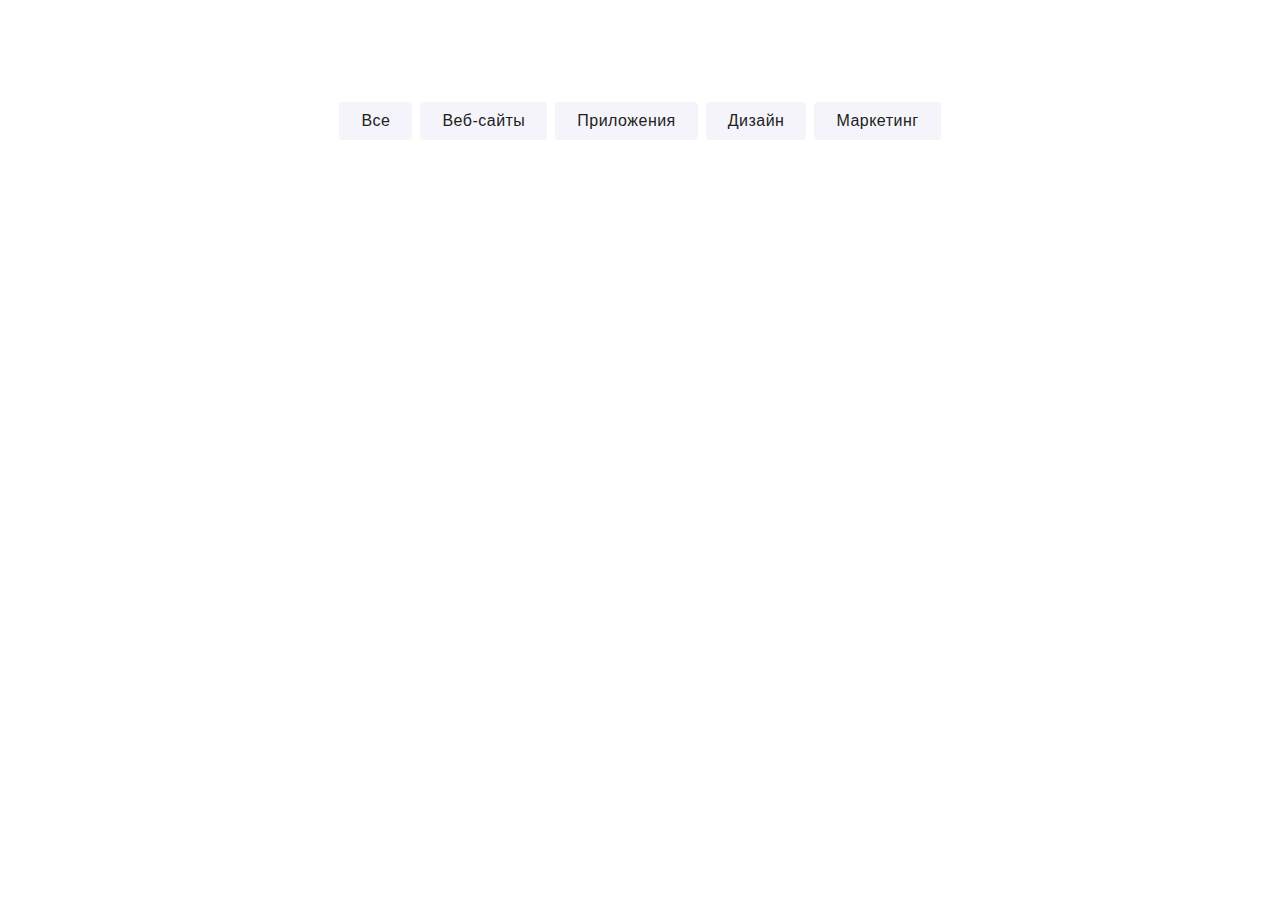
==== commit 9f3fb7ee: "Закончил меню портфолио" ====
--- a/portfolio.html
+++ b/portfolio.html
@@ -18,10 +18,15 @@
 </head>
 
 <body class="portfolio">
-    <header class="head">
-        <div class="header__container">
+    <!-- <header class="head">
+        <div class="header__container container">
             <a class="header__first-logo" href="./">
                 Web<span class="header__second-logo--black">Studio</span></a>
+            <button class="burger-btn" data-menu-open>
+                <svg class="burger-btn__icon">
+                    <use href="./images/icons.svg#icon-burger"></use>
+                </svg>
+            </button>
             <nav class="navigation">
                 <ul class="list header__list">
                     <li class="header__item">
@@ -45,14 +50,60 @@
                 </li>
                 <li class="header__commun-item">
                     <a class="header__commun-link link" href="tel:+380961111111">
-                        <svg class="header-svg mobile">
+                        <svg class="header-svg mobile-svg">
                             <use href="./images/icons.svg#icon-smartphone"></use>
                         </svg>
                         +38 096 111 11 11</a>
                 </li>
             </ul>
+        </div> -->
+        <!-------------------------------MOBILE-MENU------------------------------>
+        <!-- <div class="mobile" data-menu>
+            <div class="container mobile__container">
+                <button class="close-btn mobile-btn" data-menu-close>
+                    <svg class="btn mobile-btn__svg">
+                        <use href="./images/icons.svg#icon-close"></use>
+                    </svg>
+                </button>
+                <ul class="list mobile__list">
+                    <li class="mobile__item">
+                        <a class="mobile__link link" href="./index.html">Студия</a>
+                    </li>
+                    <li class="mobile__item">
+                        <a class="mobile__link link" href="">Портфолио</a>
+                    </li>
+                    <li class="mobile__item">
+                        <a class="mobile__link link" href="">Контакты</a>
+                    </li>
+                </ul>
+                <ul class="list mobile__commun">
+                    <li class="mobile__commun-item">
+                        <a class="mobile__commun-link link" href="tel:+380961111111">
+                            +38 096 111 11 11</a>
+                    </li>
+                    <li class="mobile__commun-item">
+                        <a class="mail__commun-link link" href="mailto:info@devstudio.com">
+                            info@devstudio.com</a>
+                    </li>
+                </ul>
+                <ul class="list mobile__social-list">
+                    <li class="mobile__social-item">
+                        <a class="link mobile__social-link" href="#" target="blank" rel="noopener norefferer">Instagram</a>
+                    </li>
+                    <li class="mobile__social-item">
+                        <a class="link mobile__social-link" href="#" target="blank" rel="noopener norefferer">Twitter</a>
+                    </li>
+                    <li class="mobile__social-item">
+                        <a class="link mobile__social-link" href="#" target="blank" rel="noopener norefferer">Facebook</a>
+                    </li>
+                    <li class="mobile__social-item">
+                        <a class="link mobile__social-link" href="#" target="blank" rel="noopener norefferer">LinkedIn</a>
+                    </li>
+                </ul>
+            </div>
         </div>
-    </header>
+    </header> -->
+    <!-------------------------------------------MENU--------------------------------------->
     <main>
         <section class="portfolio-section">
             <div class="container">
@@ -73,7 +124,8 @@
                         <button class="menu-button" type="button">Маркетинг</button>
                     </li>
                 </ul>
-                <ul class="list second-portfolio-list">
+<!---------------------------------------------PROJECTS----------------------------------->
+                <!-- <ul class="list second-portfolio-list">
                     <li class="projects-title">
                         <a class="projects-link" href="">
                             <div class="projects-img-div">
@@ -220,9 +272,10 @@
                     </li>
                 </ul>
             </div>
-        </section>
+        </section> -->
     </main>
-    <footer class="footer">
+    <!---------------------------------------FOOTER--------------------------------------->
+    <!-- <footer class="footer">
         <div class="container main-footer-container">
             <div class="footer-tablet">
                 <div class="footer-container">
@@ -292,7 +345,7 @@
                 </form>
             </div>
         </div>
-    </footer>
+    </footer> -->
 </body>
 
 </html>--- a/css/main.min.css
+++ b/css/main.min.css
@@ -1,2 +1,2 @@
-:root{--color: #212121;--second-color: #757575;--accent-color: #2196f3;--wite-color: #ffffff}.visually-hidden{position:absolute !important;clip:rect(1px 1px 1px 1px);clip:rect(1px, 1px, 1px, 1px);padding:0 !important;border:0 !important;height:1px !important;width:1px !important;overflow:hidden}h1,h2,h3,h4,p{margin-top:0;margin-bottom:0}ul,ol{margin-top:0;margin-bottom:0;padding-left:0}img{display:block}.link{text-decoration:none}.list{list-style:none}body{font-family:Roboto, sans-serif;color:var(--color)}.container{padding-left:15px;padding-right:15px}@media screen and (min-width: 480px){.container{width:480px;margin:0 auto}}@media screen and (min-width: 768px){.container{width:768px}}@media screen and (min-width: 1200px){.container{width:1200px}}.main__button{font-weight:700;font-size:16px;line-height:1.87;display:flex;align-items:center;text-align:center;box-shadow:0px 4px 4px rgba(0,0,0,0.15);border-radius:4px;letter-spacing:0.06em;color:var(--wite-color);background-color:var(--accent-color);cursor:pointer;padding:10px 32px;min-width:200px;margin:0 auto;border:none}.svg__bg{display:flex;align-items:center;justify-content:center;width:44px;height:44px;border-radius:50%;background-color:var(--wite-color);fill:#afb1b8;transition:fill 250ms cubic-bezier(0.4, 0, 0.2, 1),background-color 250ms cubic-bezier(0.4, 0, 0.2, 1)}.svg__bg:hover,.svg__bg:focus{background-color:var(--accent-color);fill:var(--wite-color)}.svg__bg--footer{background-color:rgba(255,255,255,0.1);fill:var(--wite-color)}.team-container{display:flex;justify-content:space-between}.backdrop{position:fixed;top:0;left:0;width:100vw;height:100vh;background-color:rgba(0,0,0,0.2);transition:opacity 500ms linear, visibility 500ms linear}.is-hidden{opacity:0;visibility:hidden;pointer-events:none}.modal{position:absolute;left:50%;top:50%;width:528px;height:580px;transform:translate(-50%, -50%);background-color:#ffffff;box-shadow:0px 1px 3px rgba(0,0,0,0.12),0px 1px 1px rgba(0,0,0,0.14),0px 2px 1px rgba(0,0,0,0.2);border-radius:4px;padding:40px}.close-btn{position:absolute;top:8px;right:8px;width:30px;height:30px;border-radius:50%;border:1px solid rgba(0,0,0,0.1);background-color:transparent;cursor:pointer;padding:0}.btn{width:11px;height:11px;fill:#000000}.btn:hover,.btn:focus{fill:var(--accent-color)}.modal-form{display:flex;flex-direction:column}.modal-form-span-icon{position:relative;display:block;margin-top:4px;margin-bottom:10px}.modal-imput{border:1px solid rgba(33,33,33,0.2);box-sizing:border-box;border-radius:4px;width:100%;height:40px;padding-left:42px;transition:border-color 250ms cubic-bezier(0.4, 0, 0.2, 1)}.modal-imput:focus{outline:none;border-color:var(--accent-color)}.modal-imput:focus+.modal-form-icon{fill:var(--accent-color)}.modal-lable-checkbox{display:flex;align-items:center;font-weight:400;font-size:14px;line-height:1.71;letter-spacing:0.03em;color:var(--second-color);margin-bottom:30px}.modal-lable-checkbox::before{display:block;content:"";width:16px;height:15px;border:1px solid var(--color);cursor:pointer;border-radius:2px;margin-right:8px}.modal-title{font-weight:700;font-size:20px;line-height:1.15;text-align:center;letter-spacing:0.03em;color:var(--color);margin-bottom:12px}.modal-lable{font-weight:400;font-size:12px;line-height:1.17;letter-spacing:0.01em;color:var(--second-color)}.modal-form-icon{position:absolute;top:50%;left:12px;transform:translateY(-50%);transition:fill 250ms cubic-bezier(0.4, 0, 0.2, 1)}.modal-textarea{height:120px;margin-bottom:25px;margin-top:4px;padding:12px 16px;resize:none}.modal-checkbox:checked+.modal-lable-checkbox::before{background-image:url(../images/checkbox/check.svg);background-size:contain;border:none}.modal-link{font-weight:400;font-size:14px;line-height:1.71;letter-spacing:0.03em;color:var(--accent-color)}.modal-btn{cursor:pointer;font-weight:700;font-size:16px;line-height:1.87;align-items:center;text-align:center;letter-spacing:0.06em;color:var(--wite-color);background-color:var(--accent-color);box-shadow:0px 4px 4px rgba(0,0,0,0.15);border-radius:4px;border:none;width:200px;height:50px;margin:0 auto}.header-svg{width:16px;height:12px;fill:currentColor;margin-right:10px}.mobile{width:10px;height:16px}.head{border:1px solid #ececec}.header__container{display:flex;align-items:center;width:1200px;padding:0 15px;margin:0 auto}.header__link{display:block;font-family:Roboto, sans-serif;font-weight:500;font-size:14px;line-height:1.14;letter-spacing:0.02em;color:var(--color);padding-top:32px;padding-bottom:32px;transition:color 250ms cubic-bezier(0.4, 0, 0.2, 1)}.header__link.current::after{transform:scaleX(1)}.header__link::after{content:"";position:absolute;display:block;width:100%;height:4px;bottom:0;border-radius:2px;background-color:var(--accent-color);transition:transform 250ms cubic-bezier(0.4, 0, 0.2, 1);transform:scaleX(0)}.header__link:hover::after,.header__link:focus::after{transform:scaleX(1)}.header__link:hover,.header__link:focus{color:var(--accent-color)}.header__item{position:relative}.navigation{margin-left:93px}.header__first-logo{font-family:Raleway, sans-serif;font-weight:700;font-size:26px;line-height:1.19;letter-spacing:0.03em;color:var(--accent-color);text-decoration:none}.header__second-logo--black{font-family:Raleway, sans-serif;font-weight:700;font-size:26px;line-height:1.19;letter-spacing:0.03em;color:#000000;text-decoration:none}.header__list{display:flex;align-items:center}.header__item:not(:last-child){margin-right:50px}.mail{margin-left:auto}.header__commun-item:not(:last-child){margin-right:50px}.header__commun-link{font-family:Roboto, sans-serif;font-weight:500;font-size:14px;line-height:1.14;letter-spacing:0.02em;color:var(--second-color);transition:color 250ms cubic-bezier(0.4, 0, 0.2, 1)}.header__commun-link:hover,.header__commun-link:focus{color:var(--accent-color);fill:currentColor}.main{background-color:#2f303a;min-height:400px;background-image:linear-gradient(rgba(47,48,58,0.4), rgba(122,124,148,0.4)),url(../../images/hero/hero-mobile.jpg);background-position:center;background-size:cover;background-repeat:no-repeat;margin:0 auto;padding-top:118px;padding-bottom:118px}.main__text{font-weight:900;font-size:26px;line-height:1.62;text-align:center;letter-spacing:0.06em;text-transform:uppercase;color:var(--wite-color);margin:0 auto 30px auto;max-width:360px}@media screen and (min-width: 1200px){.main__text{font-size:44px;line-height:1.36;max-width:696px}}@media (min-device-pixel-ratio: 2) and (min-width: 280px), (min-resolution: 192dpi) and (min-width: 280px), (min-resolution: 2dppx) and (min-width: 280px){.main{background-image:linear-gradient(rgba(47,48,58,0.4), rgba(122,124,148,0.4)),url(../../images/hero/hero-mobile@2x.jpg)}}@media screen and (min-width: 768px){.main{background-image:linear-gradient(rgba(47,48,58,0.4), rgba(122,124,148,0.4)),url(../../images/hero/hero-tablet.jpg)}}@media (min-device-pixel-ratio: 2) and (min-width: 768px), (min-resolution: 192dpi) and (min-width: 768px), (min-resolution: 2dppx) and (min-width: 768px){.main{background-image:linear-gradient(rgba(47,48,58,0.4), rgba(122,124,148,0.4)),url(../../images/hero/hero-tablet@2x.jpg)}}@media screen and (min-width: 1200px){.main{background-image:linear-gradient(rgba(47,48,58,0.4), rgba(122,124,148,0.4)),url(../../images/hero/hero-desktop.jpg);padding-top:200px;padding-bottom:200px;max-width:1600px}}@media (min-device-pixel-ratio: 2) and (min-width: 1200px), (min-resolution: 192dpi) and (min-width: 1200px), (min-resolution: 2dppx) and (min-width: 1200px){.main{background-image:linear-gradient(rgba(47,48,58,0.4), rgba(122,124,148,0.4)),url(../../images/hero/hero-desktop@2x.jpg)}}.info{padding-top:60px;padding-bottom:60px}@media screen and (min-width: 1200px){.info{padding-top:94px;padding-bottom:94px}}.info__icons{width:100%;height:120px;background:#f5f4fa;border-radius:4px;margin-bottom:30px;display:flex;align-items:center;justify-content:center}.info__title{font-weight:700;font-size:14px;line-height:1.14;letter-spacing:0.03em;text-transform:uppercase;margin-bottom:10px;text-align:center}@media screen and (min-width: 768px){.info__title{text-align:left}}.info__text{font-weight:400;font-size:14px;line-height:1.71;letter-spacing:0.03em;color:var(--second-color);margin-bottom:30px}.info__list{margin-bottom:-30px}@media screen and (min-width: 768px){.info__list{display:flex;flex-wrap:wrap;margin-left:-30px}}@media screen and (min-width: 768px){.info .info__item{flex-basis:calc((100% - 60px) / 2);margin-left:30px}}@media screen and (min-width: 1200px){.info .info__item{flex-basis:calc((100% - 120px) / 4)}}.work{display:none;padding-bottom:94px}@media screen and (min-width: 1200px){.work{display:block}}.work-title{font-weight:700;font-size:36px;line-height:1.17;text-align:center;letter-spacing:0.03em;width:1170px;margin-bottom:50px}.work-list{display:flex;text-align:center;width:1170px;margin-right:-30px}.work-item{margin-right:30px;position:relative}.work-text{font-weight:700;width:370px;height:70px;padding-top:27px;padding-bottom:27px;color:var(--wite-color);background-color:rgba(47,48,58,0.8);font-size:14px;line-height:1.14;position:absolute;letter-spacing:0.03em;bottom:0;text-transform:uppercase}.team{background-color:#f5f4fa;padding-top:60px;padding-bottom:60px}@media screen and (min-width: 1200px){.team{padding-top:94px;padding-bottom:94px}}.team-title{font-weight:700;font-size:28px;line-height:1.19;text-align:center;letter-spacing:0.03em;margin-bottom:30px}@media screen and (min-width: 1200px){.team-title{font-size:36px;line-height:1.17;margin-bottom:50px}}.team-list{margin-bottom:-30px}@media screen and (min-width: 768px){.team-list{display:flex;flex-wrap:wrap;margin-left:-30px}}.team-item{background:var(--wite-color);box-shadow:0px 1px 3px rgba(0,0,0,0.12),0px 1px 1px rgba(0,0,0,0.14),0px 2px 1px rgba(0,0,0,0.2);border-radius:0px 0px 4px 4px;width:100%;margin-bottom:30px}@media screen and (min-width: 768px){.team-item{flex-basis:calc((100% - 60px) / 2);margin-left:30px}}@media screen and (min-width: 1200px){.team-item{flex-basis:calc((100% - 120px) / 4)}}.team-name{font-weight:500;font-size:16px;line-height:1.19;text-align:center;letter-spacing:0.03em;margin-bottom:10px}.team-position{font-weight:400;font-size:16px;line-height:1.19;text-align:center;letter-spacing:0.03em;color:var(--second-color);margin-bottom:16px}.team-mobile-link{display:flex;justify-content:center;margin-right:-10px}.team-info{padding:24px}.team-mobile-svg{margin-right:10px}.clients{margin:0 auto;padding-top:60px;padding-bottom:60px}@media screen and (min-width: 1200px){.clients{padding-top:94px;padding-bottom:94px}}.clients-title{font-weight:bold;font-size:28px;line-height:1.19;text-align:center;letter-spacing:0.03em;color:var(--color);margin-bottom:30px}@media screen and (min-width: 1200px){.clients-title{font-size:36px;line-height:1.17;margin-bottom:50px}}.clients-list{margin-bottom:-30px;display:flex;flex-wrap:wrap}@media screen and (min-width: 1200px){.clients-list{margin-left:-30px}}.clients-item{height:90px;width:100%;margin-bottom:30px;flex-basis:calc((100% - 60px) / 2);margin-left:30px}@media screen and (min-width: 768px){.clients-item{flex-basis:calc((100% - 90px) / 3)}}@media screen and (min-width: 1200px){.clients-item{flex-basis:calc((100% - 180px) / 6)}}.clients-button{border:1px solid #afb1b8;background-color:var(--wite-color);box-sizing:border-box;border-radius:4px;cursor:pointer;width:170px;height:92px;fill:#afb1b8;transition:fill 250ms cubic-bezier(0.4, 0, 0.2, 1),border 250ms cubic-bezier(0.4, 0, 0.2, 1)}.clients-button:hover,.clients-button:focus{border:1px solid var(--accent-color);fill:var(--accent-color)}.footer{background-color:#2f303a;padding-top:60px;padding-bottom:60px}.footer-list{margin-top:20px;margin-bottom:-8px}@media screen and (min-width: 1200px){.footer-list{margin-bottom:-9px}}.footer-text{font-weight:bold;font-size:14px;line-height:1.14;letter-spacing:0.03em;text-transform:uppercase;color:var(--wite-color);margin-bottom:20px}@media screen and (max-width: 768px){.footer-text{margin-top:60px}}@media screen and (min-width: 1200px){.footer-text{text-align:left}}.footer-form-section{margin-left:93px}@media screen and (max-width: 768px){.footer-form-section{margin-top:60px;margin-left:0}}@media screen and (min-width: 768px){.footer-form-section{margin-top:60px;margin-left:0}}@media screen and (min-width: 1200px){.footer-form-section{margin-top:0;margin-left:93px}}.footer-form-name{font-weight:700;font-size:14px;line-height:1.14;letter-spacing:0.03em;text-transform:uppercase;color:var(--wite-color)}@media screen and (min-width: 1200px){.footer-form-name{text-align:left}}.footer-imput{border:1px solid rgba(255,255,255,0.3);box-sizing:border-box;filter:drop-shadow(0px 4px 4px rgba(0,0,0,0.15));border-radius:4px;background-color:transparent;padding:16px 15px;width:100%;height:50px;margin-top:20px;color:var(--wite-color)}@media screen and (min-width: 768px){.footer-imput{width:450px}}@media screen and (min-width: 1200px){.footer-imput{width:358px}}.footer-form{display:block}@media screen and (min-width: 1200px){.footer-form{display:flex;align-items:baseline}}.footer-form-btn{cursor:pointer;margin-top:20px;background:var(--accent-color);box-shadow:0px 4px 4px rgba(0,0,0,0.15);border-radius:4px;border:none;width:200px;height:50px;font-weight:700;font-size:16px;line-height:1.87;letter-spacing:0.06em;color:var(--wite-color)}@media screen and (min-width: 1200px){.footer-form-btn{margin-left:12px;margin-top:0}}.footer-form-icon{margin-left:10px;vertical-align:middle;align-items:center}.main-footer-container{text-align:center}@media screen and (min-width: 1200px){.main-footer-container{display:flex;justify-content:flex-start;align-items:baseline}}.first-logo-footer{font-family:Raleway, sans-serif;font-weight:700;font-size:24px;line-height:1.17;letter-spacing:0.03em;color:var(--accent-color);text-decoration:none}@media screen and (min-width: 1200px){.first-logo-footer{font-size:26px;line-height:1.19}}.header__second-logo--white{font-family:Raleway, sans-serif;font-weight:700;font-size:24px;line-height:1.17;letter-spacing:0.03em;color:var(--wite-color);text-decoration:none}@media screen and (min-width: 1200px){.header__second-logo--white{font-size:26px;line-height:1.19}}.contact-item{margin-bottom:8px}@media screen and (min-width: 1200px){.contact-item{margin-bottom:9px}}.contact-address{font-style:normal;font-weight:400;font-size:14px;line-height:1.71;letter-spacing:0.03em;color:var(--wite-color)}.contact-link{font-family:Roboto, sans-serif;font-style:normal;font-weight:400;font-size:14px;line-height:1.71;letter-spacing:0.03em;color:rgba(255,255,255,0.6);text-decoration:none}@media screen and (min-width: 768px){.footer-tablet{display:flex;align-items:baseline;justify-content:center}.footer-tablet-link{margin-left:165px}}@media screen and (min-width: 1200px){.main-footer-container{display:flex;justify-content:flex-start;align-items:baseline}.footer-tablet-link{margin-left:70px}}.portfolio-section{padding-top:94px;padding-bottom:94px}.menu-container{padding-top:94px;padding-bottom:50px}.portfolio-list{display:flex;margin-bottom:50px}.menu-button{font-family:Roboto, sans-serif;font-weight:500;font-size:16px;line-height:1.6;text-align:center;letter-spacing:0.03em;color:var(--color);background-color:#f5f4fa;cursor:pointer;padding:6px 22px;background:#f5f4fa;border-radius:4px;border:none;transition:color 250ms cubic-bezier(0.4, 0, 0.2, 1),background-color 250ms cubic-bezier(0.4, 0, 0.2, 1)}.menu-button:hover,.menu-button:focus{background-color:var(--accent-color);color:var(--wite-color);background:#2196f3;box-shadow:0px 3px 1px rgba(0,0,0,0.1),0px 1px 2px rgba(0,0,0,0.08),0px 2px 2px rgba(0,0,0,0.12);border-radius:4px}.projects-name{font-weight:700;font-size:18px;line-height:2;letter-spacing:0.06em;color:var(--color)}.projects-service{font-weight:400;font-size:16px;line-height:1.9;letter-spacing:0.03em;color:var(--second-color)}.info-projects{padding-left:24px;padding-right:auto;padding-top:20px;padding-bottom:20px}.project-text{position:absolute;top:0;left:0;width:100%;height:100%;background-color:rgba(33,150,243,0.9);color:var(--wite-color);font-size:18px;line-height:1.55;letter-spacing:0.03em;overflow:auto;transform:translateY(100%);transition:transform 250ms linear;padding:63px 24px 63px 24px}.projects-title{background:var(--wite-color);border:1px solid #eeeeee;box-sizing:border-box;margin-bottom:30px;transition:box-shadow 250ms cubic-bezier(0.4, 0, 0.2, 1)}.projects-title:hover .project-text,.projects-title:focus .project-text{transform:translateY(0%)}.projects-title:hover,.projects-title:focus{background:#ffffff;border:1px solid #eeeeee;box-sizing:border-box;box-shadow:0px 1px 1px rgba(0,0,0,0.12),0px 4px 4px rgba(0,0,0,0.06),1px 4px 6px rgba(0,0,0,0.16)}.projects-img-div{position:relative;overflow:hidden}.projects-link{display:block;text-decoration:none}.portfolio-list{justify-content:center}.menu-title:not(:last-child){margin-right:8px}.second-portfolio-list{display:flex;flex-wrap:wrap;justify-content:space-between}
+:root{--color: #212121;--second-color: #757575;--accent-color: #2196f3;--wite-color: #ffffff}.visually-hidden{position:absolute !important;clip:rect(1px 1px 1px 1px);clip:rect(1px, 1px, 1px, 1px);padding:0 !important;border:0 !important;height:1px !important;width:1px !important;overflow:hidden}h1,h2,h3,h4,p{margin-top:0;margin-bottom:0}ul,ol{margin-top:0;margin-bottom:0;padding-left:0}img{display:block;width:100%}.link{text-decoration:none}.list{list-style:none}body{font-family:Roboto, sans-serif;color:var(--color)}.container{width:100%;padding-left:15px;padding-right:15px}@media screen and (min-width: 480px){.container{width:480px;margin:0 auto}}@media screen and (min-width: 768px){.container{width:768px}}@media screen and (min-width: 1200px){.container{width:1200px}}.main__button{font-weight:700;font-size:16px;line-height:1.87;display:flex;align-items:center;text-align:center;box-shadow:0px 4px 4px rgba(0,0,0,0.15);border-radius:4px;letter-spacing:0.06em;color:var(--wite-color);background-color:var(--accent-color);cursor:pointer;padding:10px 32px;min-width:200px;margin:0 auto;border:none}.svg__bg{display:flex;align-items:center;justify-content:center;width:44px;height:44px;border-radius:50%;background-color:var(--wite-color);fill:#afb1b8;transition:fill 250ms cubic-bezier(0.4, 0, 0.2, 1),background-color 250ms cubic-bezier(0.4, 0, 0.2, 1)}.svg__bg:hover,.svg__bg:focus{background-color:var(--accent-color);fill:var(--wite-color)}.svg__bg--footer{background-color:rgba(255,255,255,0.1);fill:var(--wite-color)}.team-container{display:flex;justify-content:space-between}.backdrop{position:fixed;top:0;left:0;width:100vw;height:100vh;background-color:rgba(0,0,0,0.2);transition:opacity 500ms linear, visibility 500ms linear}.is-hidden{opacity:0;visibility:hidden;pointer-events:none}.modal{position:absolute;left:50%;top:50%;width:528px;height:580px;transform:translate(-50%, -50%);background-color:#ffffff;box-shadow:0px 1px 3px rgba(0,0,0,0.12),0px 1px 1px rgba(0,0,0,0.14),0px 2px 1px rgba(0,0,0,0.2);border-radius:4px;padding:40px}@media screen and (max-width: 1200px){.modal{width:450px;height:609px}}.close-btn{position:absolute;top:8px;right:8px;width:30px;height:30px;border-radius:50%;border:1px solid rgba(0,0,0,0.1);background-color:transparent;cursor:pointer;padding:0}.btn{width:11px;height:11px;fill:#000000}.btn:hover,.btn:focus{fill:var(--accent-color)}.modal-form{display:flex;flex-direction:column}.modal-form-span-icon{position:relative;display:block;margin-top:4px;margin-bottom:10px}.modal-imput{border:1px solid rgba(33,33,33,0.2);box-sizing:border-box;border-radius:4px;width:100%;height:40px;padding-left:42px;transition:border-color 250ms cubic-bezier(0.4, 0, 0.2, 1)}.modal-imput:focus{outline:none;border-color:var(--accent-color)}.modal-imput:focus+.modal-form-icon{fill:var(--accent-color)}.modal-lable-checkbox{display:flex;align-items:center;font-weight:400;font-size:14px;line-height:1.71;letter-spacing:0.03em;color:var(--second-color);margin-bottom:30px}@media screen and (max-width: 1200px){.modal-lable-checkbox{font-size:12px;line-height:1.17}}.modal-lable-checkbox::before{display:block;content:"";width:16px;height:15px;border:1px solid var(--color);cursor:pointer;border-radius:2px;margin-right:8px}.modal-title{font-weight:700;font-size:20px;line-height:1.15;text-align:center;letter-spacing:0.03em;color:var(--color);margin-bottom:12px}.modal-lable{font-weight:400;font-size:12px;line-height:1.17;letter-spacing:0.01em;color:var(--second-color)}.modal-form-icon{position:absolute;top:50%;left:12px;transform:translateY(-50%);transition:fill 250ms cubic-bezier(0.4, 0, 0.2, 1)}.modal-textarea{height:120px;margin-bottom:25px;margin-top:4px;padding:12px 16px;resize:none}.modal-checkbox:checked+.modal-lable-checkbox::before{background-image:url(../images/checkbox/check.svg);background-size:contain;border:none}.modal-link{font-weight:400;font-size:14px;line-height:1.71;letter-spacing:0.03em;color:var(--accent-color)}@media screen and (max-width: 1200px){.modal-link{font-size:12px;line-height:1.17}}.modal-btn{cursor:pointer;font-weight:700;font-size:16px;line-height:1.87;align-items:center;text-align:center;letter-spacing:0.06em;color:var(--wite-color);background-color:var(--accent-color);box-shadow:0px 4px 4px rgba(0,0,0,0.15);border-radius:4px;border:none;width:200px;height:50px;margin:0 auto}.header-svg{width:16px;height:12px;fill:currentColor;margin-right:10px}.mobile-svg{width:10px;height:16px}.header__link{display:block;font-family:Roboto, sans-serif;font-weight:500;font-size:14px;line-height:1.14;letter-spacing:0.02em;color:var(--color);padding-top:32px;padding-bottom:32px;transition:color 250ms cubic-bezier(0.4, 0, 0.2, 1)}.header__link.current::after{transform:scaleX(1)}.header__link::after{content:"";position:absolute;display:block;width:100%;height:4px;bottom:0;border-radius:2px;background-color:var(--accent-color);transition:transform 250ms cubic-bezier(0.4, 0, 0.2, 1);transform:scaleX(0)}.header__link:hover::after,.header__link:focus::after{transform:scaleX(1)}.header__link:hover,.header__link:focus{color:var(--accent-color)}.header__item{position:relative}.header__list{display:flex;align-items:center}.header__item:not(:last-child){margin-right:50px}.mail{display:none}@media screen and (min-width: 768px){.mail{display:block;margin-left:auto}}@media screen and (min-width: 1200px){.mail{display:flex;align-items:baseline}}@media screen and (min-width: 768px){.header__commun-item:not(:last-child){margin-bottom:10px}}@media screen and (min-width: 1200px){.header__commun-item:not(:last-child){margin-right:50px;margin-bottom:0}}.header__commun-link{font-family:Roboto, sans-serif;font-weight:500;font-size:14px;line-height:1.14;letter-spacing:0.02em;color:var(--second-color);transition:color 250ms cubic-bezier(0.4, 0, 0.2, 1)}.header__commun-link:hover,.header__commun-link:focus{color:var(--accent-color);fill:currentColor}.navigation{display:none}@media screen and (min-width: 768px){.navigation{display:flex;margin-left:88px}}@media screen and (max-width: 768px){.mail{display:none}}.head{border:1px solid #ececec}@media screen and (max-width: 768px){.head{padding-top:22px;padding-bottom:22px}}.burger-btn{background-color:transparent;border:none;padding:0;line-height:0;margin-right:8px}.burger-btn__icon{width:40px;height:40px}@media screen and (min-width: 768px){.burger-btn{display:none}}.header__container{display:flex;align-items:center}@media screen and (max-width: 768px){.header__container{justify-content:space-between;align-items:center}}@media screen and (min-width: 1200px){.header__container{align-items:baseline}}.header__first-logo{font-family:Raleway, sans-serif;font-weight:700;font-size:26px;line-height:1.19;letter-spacing:0.03em;color:var(--accent-color);text-decoration:none}.header__second-logo--black{font-family:Raleway, sans-serif;font-weight:700;font-size:26px;line-height:1.19;letter-spacing:0.03em;color:#000000;text-decoration:none}.mobile.is-open{opacity:1;visibility:visible;pointer-events:auto}.mobile{opacity:0;visibility:hidden;pointer-events:none;position:fixed;z-index:100;left:0;top:0;width:100vw;height:100vh;background-color:var(--wite-color)}.mobile__container{position:relative;padding:48px 40px}.mobile-btn{top:10px;right:15px;border:none;width:40px;height:40px}.mobile-btn__svg{width:19px;height:19px}.mobile__list{margin-bottom:-32px}.mobile__item{margin-bottom:32px}.mobile__link{font-weight:500;font-size:40px;line-height:1.18;text-align:center;letter-spacing:0.02em;color:var(--color)}.mobile__link:hover{color:var(--accent-color)}.mobile__commun{margin-top:302px}.mobile__commun-item:not(:last-child){margin-bottom:32px}.mobile__commun-link{font-weight:500;font-size:34px;line-height:1.18;letter-spacing:0.02em;color:var(--accent-color)}.mobile__social-list{position:relative;display:flex;flex-wrap:wrap;margin-top:64px}@media screen and (max-width: 450px){.mobile__social-list{display:block}}.mobile__social-link{font-weight:500;font-size:18px;line-height:1.22;letter-spacing:0.02em;color:var(--accent-color)}.mobile__social-item:not(:last-child){margin-right:20px}.mobile__social-item:not(:last-child)::after{content:"";position:absolute;top:10px;width:22px;height:0px;border-bottom:1px solid rgba(33,33,33,0.2);transform:rotate(90deg)}.mail__commun-link{font-weight:500;font-size:24px;line-height:1.17;letter-spacing:0.02em;color:var(--second-color)}.main{background-color:#2f303a;min-height:400px;background-image:linear-gradient(rgba(47,48,58,0.4), rgba(122,124,148,0.4)),url(../images/hero/hero-mobile.jpg);background-position:center;background-size:cover;background-repeat:no-repeat;margin:0 auto;padding-top:118px;padding-bottom:118px}@media (min-device-pixel-ratio: 2) and (min-width: 280px), (min-resolution: 192dpi) and (min-width: 280px), (min-resolution: 2dppx) and (min-width: 280px){.main{background-image:linear-gradient(rgba(47,48,58,0.4), rgba(122,124,148,0.4)),url(../images/hero/hero-mobile@2x.jpg)}}@media screen and (min-width: 768px){.main{background-image:linear-gradient(rgba(47,48,58,0.4), rgba(122,124,148,0.4)),url(../images/hero/hero-tablet.jpg)}}@media (min-device-pixel-ratio: 2) and (min-width: 768px), (min-resolution: 192dpi) and (min-width: 768px), (min-resolution: 2dppx) and (min-width: 768px){.main{background-image:linear-gradient(rgba(47,48,58,0.4), rgba(122,124,148,0.4)),url(../images/hero/hero-tablet@2x.jpg)}}@media screen and (min-width: 1200px){.main{background-image:linear-gradient(rgba(47,48,58,0.4), rgba(122,124,148,0.4)),url(../images/hero/hero-desktop.jpg);padding-top:200px;padding-bottom:200px;max-width:1600px}}@media (min-device-pixel-ratio: 2) and (min-width: 1200px), (min-resolution: 192dpi) and (min-width: 1200px), (min-resolution: 2dppx) and (min-width: 1200px){.main{background-image:linear-gradient(rgba(47,48,58,0.4), rgba(122,124,148,0.4)),url(../images/hero/hero-desktop@2x.jpg)}}.main__text{font-weight:900;font-size:26px;line-height:1.62;text-align:center;letter-spacing:0.06em;text-transform:uppercase;color:var(--wite-color);margin:0 auto 30px auto;max-width:360px}@media screen and (min-width: 1200px){.main__text{font-size:44px;line-height:1.36;max-width:696px}}.info{padding-top:60px;padding-bottom:60px}@media screen and (min-width: 1200px){.info{padding-top:94px;padding-bottom:94px}}.info__icons{width:100%;height:120px;background:#f5f4fa;border-radius:4px;margin-bottom:30px;display:flex;align-items:center;justify-content:center}.info__title{font-weight:700;font-size:14px;line-height:1.14;letter-spacing:0.03em;text-transform:uppercase;margin-bottom:10px;text-align:center}@media screen and (min-width: 768px){.info__title{text-align:left}}.info__text{font-weight:400;font-size:14px;line-height:1.71;letter-spacing:0.03em;color:var(--second-color);margin-bottom:30px}.info__list{margin-bottom:-30px}@media screen and (min-width: 768px){.info__list{display:flex;flex-wrap:wrap;margin-left:-30px}}@media screen and (min-width: 768px){.info .info__item{flex-basis:calc((100% - 60px) / 2);margin-left:30px}}@media screen and (min-width: 1200px){.info .info__item{flex-basis:calc((100% - 120px) / 4)}}.work{display:none;padding-bottom:94px}@media screen and (min-width: 1200px){.work{display:block}}.work-title{font-weight:700;font-size:36px;line-height:1.17;text-align:center;letter-spacing:0.03em;width:1170px;margin-bottom:50px}.work-list{display:flex;text-align:center;width:1170px;margin-right:-30px}.work-item{margin-right:30px;position:relative}.work-text{font-weight:700;width:370px;height:70px;padding-top:27px;padding-bottom:27px;color:var(--wite-color);background-color:rgba(47,48,58,0.8);font-size:14px;line-height:1.14;position:absolute;letter-spacing:0.03em;bottom:0;text-transform:uppercase}.work-img{width:370px;height:294px}.team{background-color:#f5f4fa;padding-top:60px;padding-bottom:60px}@media screen and (min-width: 1200px){.team{padding-top:94px;padding-bottom:94px}}.team-title{font-weight:700;font-size:28px;line-height:1.19;text-align:center;letter-spacing:0.03em;margin-bottom:30px}@media screen and (min-width: 1200px){.team-title{font-size:36px;line-height:1.17;margin-bottom:50px}}.team-list{margin-bottom:-30px}@media screen and (min-width: 768px){.team-list{display:flex;flex-wrap:wrap;margin-left:-30px}}.team-item{background:var(--wite-color);box-shadow:0px 1px 3px rgba(0,0,0,0.12),0px 1px 1px rgba(0,0,0,0.14),0px 2px 1px rgba(0,0,0,0.2);border-radius:0px 0px 4px 4px;width:100%;margin-bottom:30px}@media screen and (min-width: 768px){.team-item{flex-basis:calc((100% - 60px) / 2);margin-left:30px}}@media screen and (min-width: 1200px){.team-item{flex-basis:calc((100% - 120px) / 4)}}.team-name{font-weight:500;font-size:16px;line-height:1.19;text-align:center;letter-spacing:0.03em;margin-bottom:10px}.team-position{font-weight:400;font-size:16px;line-height:1.19;text-align:center;letter-spacing:0.03em;color:var(--second-color);margin-bottom:16px}.team-mobile-link{display:flex;justify-content:center;margin-right:-10px}.team-info{padding:24px}.team-mobile-svg{margin-right:10px}.clients{margin:0 auto;padding-top:60px;padding-bottom:60px}@media screen and (min-width: 1200px){.clients{padding-top:94px;padding-bottom:94px}}.clients-title{font-weight:bold;font-size:28px;line-height:1.19;text-align:center;letter-spacing:0.03em;color:var(--color);margin-bottom:30px}@media screen and (min-width: 1200px){.clients-title{font-size:36px;line-height:1.17;margin-bottom:50px}}.clients-list{margin-bottom:-30px;display:flex;flex-wrap:wrap;justify-content:center;margin-left:-30px}.clients-item{height:90px;width:100%;min-width:108px;margin-bottom:30px;flex-basis:calc((100% - 60px) / 2);margin-left:30px}@media screen and (min-width: 768px){.clients-item{flex-basis:calc((100% - 90px) / 3)}}@media screen and (min-width: 1200px){.clients-item{flex-basis:calc((100% - 180px) / 6)}}.clients-button{border:1px solid #afb1b8;background-color:var(--wite-color);box-sizing:border-box;border-radius:4px;cursor:pointer;width:100%;height:92px;fill:#afb1b8;transition:fill 250ms cubic-bezier(0.4, 0, 0.2, 1),border 250ms cubic-bezier(0.4, 0, 0.2, 1)}.clients-button:hover,.clients-button:focus{border:1px solid var(--accent-color);fill:var(--accent-color)}.footer{background-color:#2f303a;padding-top:60px;padding-bottom:60px}.footer-list{margin-top:20px;margin-bottom:-8px}@media screen and (min-width: 1200px){.footer-list{margin-bottom:-9px}}@media screen and (min-width: 1200px){.footer-container{text-align:left}}.footer-text{font-weight:bold;font-size:14px;line-height:1.14;letter-spacing:0.03em;text-transform:uppercase;color:var(--wite-color);margin-bottom:20px}@media screen and (max-width: 768px){.footer-text{margin-top:60px}}@media screen and (min-width: 1200px){.footer-text{text-align:left}}.footer-form-section{margin-left:93px}@media screen and (max-width: 768px){.footer-form-section{margin-top:60px;margin-left:0}}@media screen and (min-width: 768px){.footer-form-section{margin-top:60px;margin-left:0}}@media screen and (min-width: 1200px){.footer-form-section{margin-top:0;margin-left:93px}}.footer-form-name{font-weight:700;font-size:14px;line-height:1.14;letter-spacing:0.03em;text-transform:uppercase;color:var(--wite-color)}@media screen and (min-width: 1200px){.footer-form-name{text-align:left}}.footer-imput{border:1px solid rgba(255,255,255,0.3);box-sizing:border-box;filter:drop-shadow(0px 4px 4px rgba(0,0,0,0.15));border-radius:4px;background-color:transparent;padding:16px 15px;width:100%;height:50px;margin-top:20px;color:var(--wite-color)}@media screen and (min-width: 768px){.footer-imput{width:450px}}@media screen and (min-width: 1200px){.footer-imput{width:358px}}.footer-form{display:block}@media screen and (min-width: 1200px){.footer-form{display:flex;align-items:baseline}}.footer-form-btn{cursor:pointer;margin-top:20px;background:var(--accent-color);box-shadow:0px 4px 4px rgba(0,0,0,0.15);border-radius:4px;border:none;width:200px;height:50px;font-weight:700;font-size:16px;line-height:1.87;letter-spacing:0.06em;color:var(--wite-color)}@media screen and (min-width: 1200px){.footer-form-btn{margin-left:12px;margin-top:0}}.footer-form-icon{margin-left:10px;vertical-align:middle;align-items:center}.main-footer-container{text-align:center}@media screen and (min-width: 1200px){.main-footer-container{display:flex;justify-content:flex-start;align-items:baseline}}.first-logo-footer{font-family:Raleway, sans-serif;font-weight:700;font-size:24px;line-height:1.17;letter-spacing:0.03em;color:var(--accent-color);text-decoration:none}@media screen and (min-width: 1200px){.first-logo-footer{font-size:26px;line-height:1.19}}.header__second-logo--white{font-family:Raleway, sans-serif;font-weight:700;font-size:24px;line-height:1.17;letter-spacing:0.03em;color:var(--wite-color);text-decoration:none}@media screen and (min-width: 1200px){.header__second-logo--white{font-size:26px;line-height:1.19}}.contact-item{margin-bottom:8px}@media screen and (min-width: 1200px){.contact-item{margin-bottom:9px}}.contact-address{font-style:normal;font-weight:400;font-size:14px;line-height:1.71;letter-spacing:0.03em;color:var(--wite-color)}.contact-link{font-style:normal;font-weight:400;font-size:14px;line-height:1.71;letter-spacing:0.03em;color:rgba(255,255,255,0.6);text-decoration:none}@media screen and (min-width: 768px){.footer-tablet{display:flex;align-items:baseline;justify-content:center}.footer-tablet-link{margin-left:165px}}@media screen and (min-width: 1200px){.main-footer-container{display:flex;justify-content:flex-start;align-items:baseline}.footer-tablet-link{margin-left:70px}}.portfolio-section{padding-top:60px;padding-bottom:60px}@media screen and (min-width: 1200px){.portfolio-section{padding-top:94px;padding-bottom:94px}}.portfolio-list{display:flex;flex-wrap:wrap;margin-bottom:50px}@media screen and (min-width: 768px){.portfolio-list{justify-content:center}}.menu-button{font-weight:500;font-size:16px;line-height:1.6;letter-spacing:0.03em;color:var(--color);background-color:#f5f4fa;cursor:pointer;padding:6px 22px;background:#f5f4fa;border-radius:4px;border:none;transition:color 250ms cubic-bezier(0.4, 0, 0.2, 1),background-color 250ms cubic-bezier(0.4, 0, 0.2, 1)}.menu-button:hover,.menu-button:focus{background-color:var(--accent-color);color:var(--wite-color);background:#2196f3;box-shadow:0px 3px 1px rgba(0,0,0,0.1),0px 1px 2px rgba(0,0,0,0.08),0px 2px 2px rgba(0,0,0,0.12);border-radius:4px}.menu-title:not(:last-child){margin-right:8px}@media screen and (max-width: 768px){.menu-title:nth-child(-n+3){margin-bottom:15px}}.projects-name{font-weight:700;font-size:18px;line-height:2;letter-spacing:0.06em;color:var(--color)}.projects-service{font-weight:400;font-size:16px;line-height:1.9;letter-spacing:0.03em;color:var(--second-color)}.info-projects{padding-left:24px;padding-right:auto;padding-top:20px;padding-bottom:20px}.project-text{position:absolute;top:0;left:0;width:100%;height:100%;background-color:rgba(33,150,243,0.9);color:var(--wite-color);font-size:18px;line-height:1.55;letter-spacing:0.03em;overflow:auto;transform:translateY(100%);transition:transform 250ms linear;padding:63px 24px 63px 24px}.projects-title{background:var(--wite-color);border:1px solid #eeeeee;box-sizing:border-box;margin-bottom:30px;transition:box-shadow 250ms cubic-bezier(0.4, 0, 0.2, 1)}.projects-title:hover .project-text,.projects-title:focus .project-text{transform:translateY(0%)}.projects-title:hover,.projects-title:focus{background:#ffffff;border:1px solid #eeeeee;box-sizing:border-box;box-shadow:0px 1px 1px rgba(0,0,0,0.12),0px 4px 4px rgba(0,0,0,0.06),1px 4px 6px rgba(0,0,0,0.16)}.projects-img-div{position:relative;overflow:hidden}.projects-link{display:block;text-decoration:none}.second-portfolio-list{display:flex;flex-wrap:wrap;justify-content:space-between}
 /*# sourceMappingURL=main.min.css.map */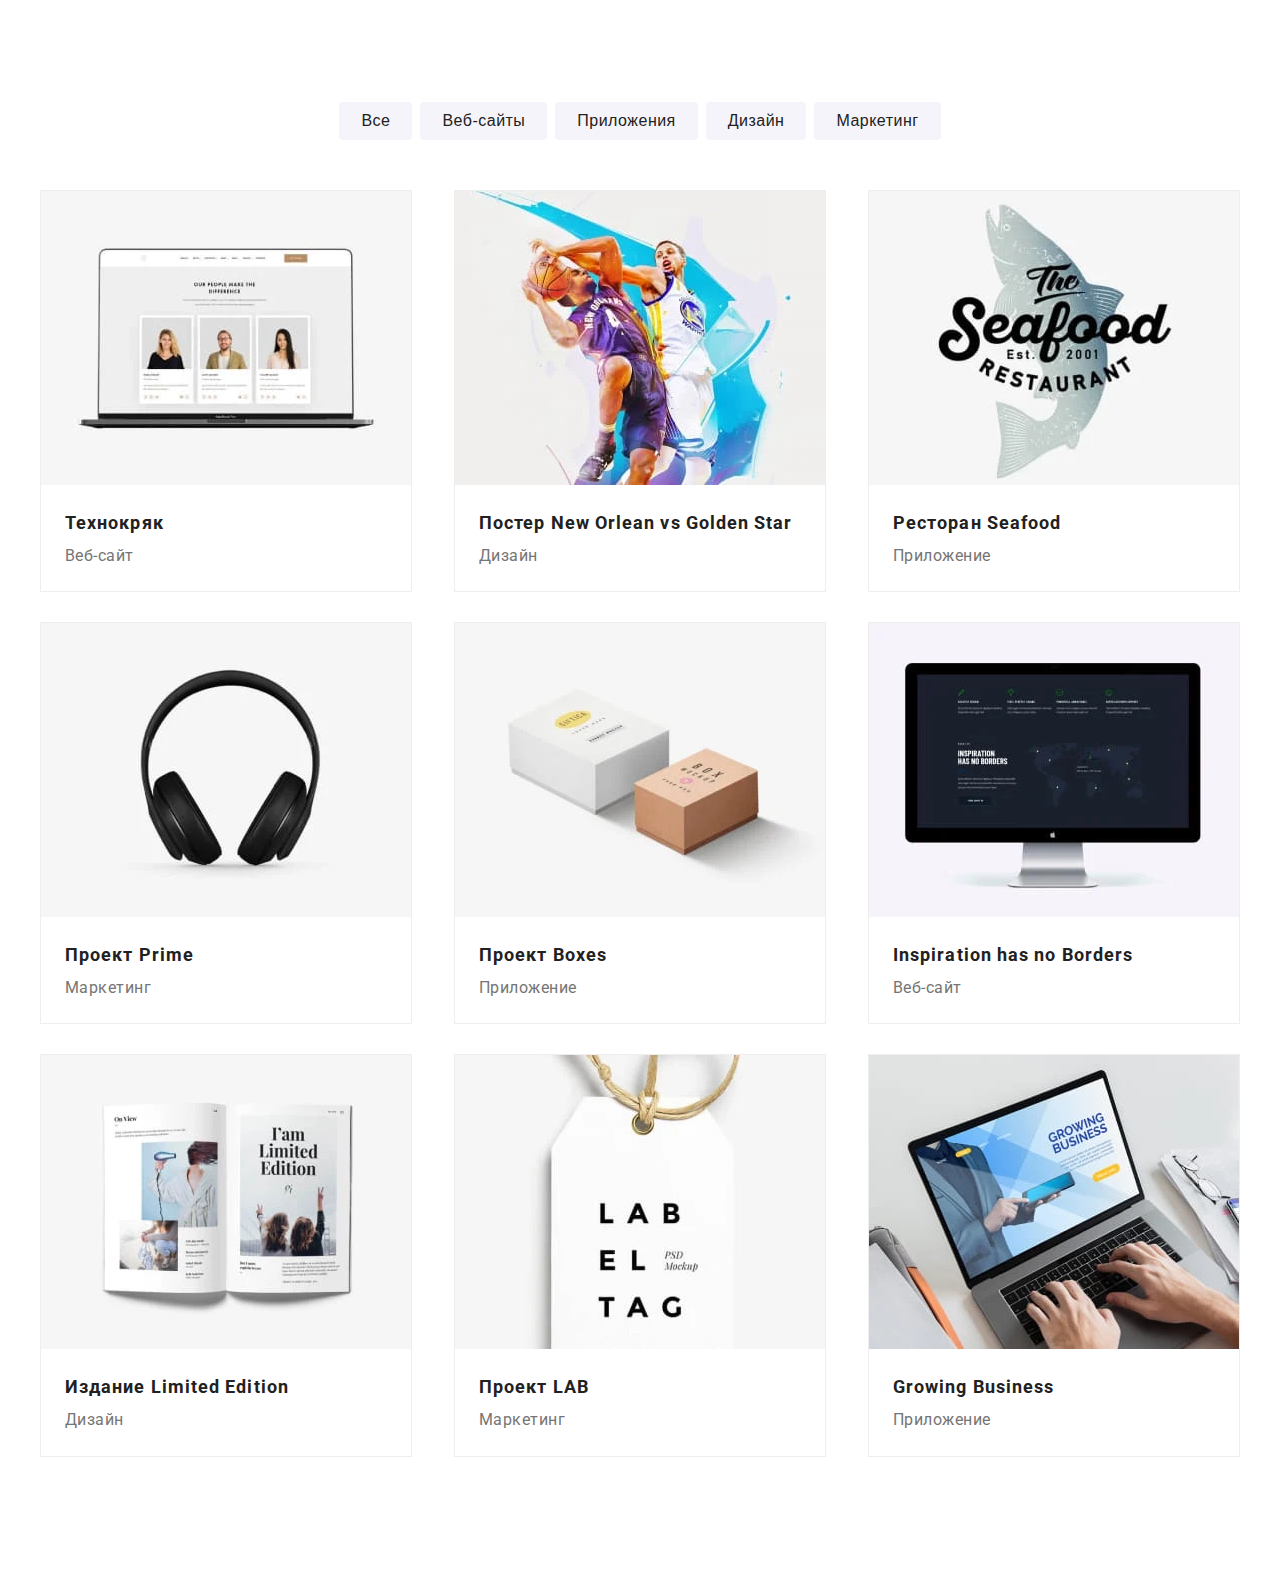
==== commit 3c9e6dbc: "Финиш 8 части" ====
--- a/portfolio.html
+++ b/portfolio.html
@@ -125,12 +125,19 @@
                     </li>
                 </ul>
 <!---------------------------------------------PROJECTS----------------------------------->
-                <!-- <ul class="list second-portfolio-list">
-                    <li class="projects-title">
-                        <a class="projects-link" href="">
-                            <div class="projects-img-div">
-                                <img class="projects-img" src="./images/portfolio/techno.jpg" alt="Веб-сайт" width="370"
-                                    height="294">
+                <ul class="list second-portfolio-list">
+                    <li class="projects-title">
+                        <a class="projects-link" href="">
+                            <div class="projects-img-div">
+                                <picture>
+                                    <source media="(min-width: 1200px"srcset="./images/portfolio/deckstope/img.webp 1x, ./images/portfolio/deckstope/img@2x.webp 2x" type="image/webp">
+                                    <source media="(min-width: 1200px"srcset="./images/portfolio/deckstope/img.jpg 1x, ./images/portfolio/deckstope/img@2x.jpg 2x">
+                                    <source media="(min-width: 768px" srcset="./images/portfolio/tablet/img.webp 1x, ./images/portfolio/tablet/im1@2x.webp 2x"type="image/webp">
+                                    <source media="(min-width: 768px" srcset="./images/portfolio/tablet/img.jpg 1x, ./images/portfolio/tablet/img@2x.jpg 2x">
+                                    <source media="(max-width: 767px" srcset="./images/portfolio/mobile/img.webp 1x, ./images/portfolio/mobile/img@2x.webp 2x"type="image/webp">
+                                    <source media="(max-width: 767px" srcset="./images/portfolio/mobile/img.jpg 1x, ./images/portfolio/mobile/img@2x.jpg 2x">
+                                    <img class="projects-img" src="#" alt="Веб-сайт">
+                                </picture>
                                 <p class="project-text">Технокряк это современная площадка распространения
                                     коронавируса. Компании используют
                                     эту платформу для цифрового
@@ -142,11 +149,18 @@
                             </div>
                         </a>
                     </li>
-                    <li class="projects-title">
-                        <a class="projects-link" href="">
-                            <div class="projects-img-div">
-                                <img class="projects-img" src="./images/portfolio/poster.jpg" alt="Веб-сайт" width="370"
-                                    height="294">
+                    <li class="projects-title"3
+                        <a class="projects-link" href="">
+                            <div class="projects-img-div">
+                                <picture>
+                                    <source media="(min-width: 1200px"srcset="./images/portfolio/deckstope/img-1.webp 1x, ./images/portfolio/deckstope/img-1@2x.webp 2x"type="image/webp">
+                                    <source media="(min-width: 1200px"srcset="./images/portfolio/deckstope/img-1.jpg 1x, ./images/portfolio/deckstope/img-1@2x.jpg 2x">
+                                    <source media="(min-width: 768px"srcset="./images/portfolio/tablet/img-1.webp 1x, ./images/portfolio/tablet/img-1@2x.webp 2x" type="image/webp">
+                                    <source media="(min-width: 768px"srcset="./images/portfolio/tablet/img-1.jpg 1x, ./images/portfolio/tablet/img-1@2x.jpg 2x">
+                                    <source media="(max-width: 767px"srcset="./images/portfolio/mobile/img-1.webp 1x, ./images/portfolio/mobile/img-1@2x.webp 2x" type="image/webp">
+                                    <source media="(max-width: 767px"srcset="./images/portfolio/mobile/img-1.jpg 1x, ./images/portfolio/mobile/img-1@2x.jpg 2x">
+                                    <img class="projects-img" src="#" alt="Веб-сайт">
+                                </picture>
                                 <p class="project-text">Технокряк это современная площадка распространения
                                     коронавируса. Компании используют
                                     эту платформу для цифрового
@@ -161,8 +175,15 @@
                     <li class="projects-title">
                         <a class="projects-link" href="">
                             <div class="projects-img-div">
-                                <img class="projects-img" src="./images/portfolio/rest.jpg" alt="Веб-сайт" width="370"
-                                    height="294">
+                        <picture>
+                            <source media="(min-width: 1200px"srcset="./images/portfolio/deckstope/img-2.webp 1x, ./images/portfolio/deckstope/img-2@2x.webp 2x"type="image/webp">
+                            <source media="(min-width: 1200px"srcset="./images/portfolio/deckstope/img-2.jpg 1x, ./images/portfolio/deckstope/img-2@2x.jpg 2x">
+                            <source media="(min-width: 768px"srcset="./images/portfolio/tablet/img-2.webp 1x, ./images/portfolio/tablet/img-2@2x.webp 2x" type="image/webp">
+                            <source media="(min-width: 768px"srcset="./images/portfolio/tablet/img-2.jpg 1x, ./images/portfolio/tablet/img-2@2x.jpg 2x">
+                            <source media="(max-width: 767px"srcset="./images/portfolio/mobile/img-2.webp 1x, ./images/portfolio/mobile/img-2@2x.webp 2x" type="image/webp">
+                            <source media="(max-width: 767px"srcset="./images/portfolio/mobile/img-2.jpg 1x, ./images/portfolio/mobile/img-2@2x.jpg 2x">
+                            <img class="projects-img" src="#" alt="Веб-сайт">
+                        </picture>
                                 <p class="project-text">Технокряк это современная площадка распространения
                                     коронавируса. Компании используют
                                     эту платформу для цифрового
@@ -177,8 +198,15 @@
                     <li class="projects-title">
                         <a class="projects-link" href="">
                             <div class="projects-img-div">
-                                <img class="projects-img" src="./images/portfolio/projectprime.jpg" alt="Веб-сайт"
-                                    width="370" height="294">
+                                <picture>
+                                    <source media="(min-width: 1200px"srcset="./images/portfolio/deckstope/img-3.webp 1x, ./images/portfolio/deckstope/img-3@2x.webp 2x"type="image/webp">
+                                    <source media="(min-width: 1200px"srcset="./images/portfolio/deckstope/img-3.jpg 1x, ./images/portfolio/deckstope/img-3@2x.jpg 2x">
+                                    <source media="(min-width: 768px"srcset="./images/portfolio/tablet/img-3.webp 1x, ./images/portfolio/tablet/img-3@2x.webp 2x" type="image/webp">
+                                    <source media="(min-width: 768px"srcset="./images/portfolio/tablet/img-3.jpg 1x, ./images/portfolio/tablet/img-3@2x.jpg 2x">
+                                    <source media="(max-width: 767px"srcset="./images/portfolio/mobile/img-3.webp 1x, ./images/portfolio/mobile/img-3@2x.webp 2x" type="image/webp">
+                                    <source media="(max-width: 767px"srcset="./images/portfolio/mobile/img-3.jpg 1x, ./images/portfolio/mobile/img-3@2x.jpg 2x">
+                                    <img class="projects-img" src="#" alt="Веб-сайт">
+                                </picture>
                                 <p class="project-text">Технокряк это современная площадка распространения
                                     коронавируса. Компании используют
                                     эту платформу для цифрового
@@ -193,8 +221,15 @@
                     <li class="projects-title">
                         <a class="projects-link" href="">
                             <div class="projects-img-div">
-                                <img class="projects-img" src="./images/portfolio/projectboxes.jpg" alt="Веб-сайт"
-                                    width="370" height="294">
+                                <picture>
+                                    <source media="(min-width: 1200px"srcset="./images/portfolio/deckstope/img-4.webp 1x, ./images/portfolio/deckstope/img-4@2x.webp 2x"type="image/webp">
+                                    <source media="(min-width: 1200px"srcset="./images/portfolio/deckstope/img-4.jpg 1x, ./images/portfolio/deckstope/img-4@2x.jpg 2x">
+                                    <source media="(min-width: 768px"srcset="./images/portfolio/tablet/img-4.webp 1x, ./images/portfolio/tablet/img-4@2x.webp 2x" type="image/webp">
+                                    <source media="(min-width: 768px"srcset="./images/portfolio/tablet/img-4.jpg 1x, ./images/portfolio/tablet/img-4@2x.jpg 2x">
+                                    <source media="(max-width: 767px"srcset="./images/portfolio/mobile/img-4.webp 1x, ./images/portfolio/mobile/img-4@2x.webp 2x" type="image/webp">
+                                    <source media="(max-width: 767px"srcset="./images/portfolio/mobile/img-4.jpg 1x, ./images/portfolio/mobile/img-4@2x.jpg 2x">
+                                    <img class="projects-img" src="#" alt="Веб-сайт">
+                                </picture>
                                 <p class="project-text">Технокряк это современная площадка распространения
                                     коронавируса. Компании используют
                                     эту платформу для цифрового
@@ -209,8 +244,15 @@
                     <li class="projects-title">
                         <a class="projects-link" href="">
                             <div class="projects-img-div">
-                                <img class="projects-img" src="./images/portfolio/inspiration.jpg" alt="Веб-сайт"
-                                    width="370" height="294">
+                                <picture>
+                                    <source media="(min-width: 1200px"srcset="./images/portfolio/deckstope/img-5.webp 1x, ./images/portfolio/deckstope/img-5@2x.webp 2x"type="image/webp">
+                                    <source media="(min-width: 1200px"srcset="./images/portfolio/deckstope/img-5.jpg 1x, ./images/portfolio/deckstope/img-5@2x.jpg 2x">
+                                    <source media="(min-width: 768px"srcset="./images/portfolio/tablet/img-5.webp 1x, ./images/portfolio/tablet/img-5@2x.webp 2x" type="image/webp">
+                                    <source media="(min-width: 768px"srcset="./images/portfolio/tablet/img-5.jpg 1x, ./images/portfolio/tablet/img-5@2x.jpg 2x">
+                                    <source media="(max-width: 767px"srcset="./images/portfolio/mobile/img-5.webp 1x, ./images/portfolio/mobile/img-5@2x.webp 2x" type="image/webp">
+                                    <source media="(max-width: 767px"srcset="./images/portfolio/mobile/img-5.jpg 1x, ./images/portfolio/mobile/img-5@2x.jpg 2x">
+                                    <img class="projects-img" src="#" alt="Веб-сайт">
+                                </picture>
                                 <p class="project-text">Технокряк это современная площадка распространения
                                     коронавируса. Компании используют
                                     эту платформу для цифрового
@@ -225,8 +267,15 @@
                     <li class="projects-title">
                         <a class="projects-link" href="">
                             <div class="projects-img-div">
-                                <img class="projects-img" src="./images/portfolio/limitededition.jpg" alt="Веб-сайт"
-                                    width="370" height="294">
+                                <picture>
+                                    <source media="(min-width: 1200px"srcset="./images/portfolio/deckstope/img-6.webp 1x, ./images/portfolio/deckstope/img-6@2x.webp 2x"type="image/webp">
+                                    <source media="(min-width: 1200px"srcset="./images/portfolio/deckstope/img-6.jpg 1x, ./images/portfolio/deckstope/img-6@2x.jpg 2x">
+                                    <source media="(min-width: 768px"srcset="./images/portfolio/tablet/img-6.webp 1x, ./images/portfolio/tablet/img-6@2x.webp 2x" type="image/webp">
+                                    <source media="(min-width: 768px"srcset="./images/portfolio/tablet/img-6.jpg 1x, ./images/portfolio/tablet/img-6@2x.jpg 2x">
+                                    <source media="(max-width: 767px"srcset="./images/portfolio/mobile/img-6.webp 1x, ./images/portfolio/mobile/img-6@2x.webp 2x" type="image/webp">
+                                    <source media="(max-width: 767px"srcset="./images/portfolio/mobile/img-6.jpg 1x, ./images/portfolio/mobile/img-6@2x.jpg 2x">
+                                    <img class="projects-img" src="#" alt="Веб-сайт">
+                                </picture>
                                 <p class="project-text">Технокряк это современная площадка распространения
                                     коронавируса. Компании используют
                                     эту платформу для цифрового
@@ -241,8 +290,15 @@
                     <li class="projects-title">
                         <a class="projects-link" href="">
                             <div class="projects-img-div">
-                                <img class="projects-img" src="./images/portfolio/projectlab.jpg" alt="Веб-сайт"
-                                    width="370" height="294">
+                                <picture>
+                                    <source media="(min-width: 1200px"srcset="./images/portfolio/deckstope/img-7.webp 1x, ./images/portfolio/deckstope/img-7@2x.webp 2x"type="image/webp">
+                                    <source media="(min-width: 1200px"srcset="./images/portfolio/deckstope/img-7.jpg 1x, ./images/portfolio/deckstope/img-7@2x.jpg 2x">
+                                    <source media="(min-width: 768px"srcset="./images/portfolio/tablet/img-7.webp 1x, ./images/portfolio/tablet/img-7@2x.webp 2x" type="image/webp">
+                                    <source media="(min-width: 768px"srcset="./images/portfolio/tablet/img-7.jpg 1x, ./images/portfolio/tablet/img-7@2x.jpg 2x">
+                                    <source media="(max-width: 767px"srcset="./images/portfolio/mobile/img-7.webp 1x, ./images/portfolio/mobile/img-7@2x.webp 2x" type="image/webp">
+                                    <source media="(max-width: 767px"srcset="./images/portfolio/mobile/img-7.jpg 1x, ./images/portfolio/mobile/img-7@2x.jpg 2x">
+                                    <img class="projects-img" src="#" alt="Веб-сайт">
+                                </picture>
                                 <p class="project-text">Технокряк это современная площадка распространения
                                     коронавируса. Компании используют
                                     эту платформу для цифрового
@@ -257,8 +313,15 @@
                     <li class="projects-title">
                         <a class="projects-link" href="">
                             <div class="projects-img-div">
-                                <img class="projects-img" src="./images/portfolio/growing.jpg" alt="Веб-сайт"
-                                    width="370" height="294">
+                                <picture>
+                                    <source media="(min-width: 1200px"srcset="./images/portfolio/deckstope/img-8.webp 1x, ./images/portfolio/deckstope/img-8@2x.webp 2x"type="image/webp">
+                                    <source media="(min-width: 1200px"srcset="./images/portfolio/deckstope/img-8.jpg 1x, ./images/portfolio/deckstope/img-8@2x.jpg 2x">
+                                    <source media="(min-width: 768px"srcset="./images/portfolio/tablet/img-8.webp 1x, ./images/portfolio/tablet/img-8@2x.webp 2x" type="image/webp">
+                                    <source media="(min-width: 768px"srcset="./images/portfolio/tablet/img-8.jpg 1x, ./images/portfolio/tablet/img-8@2x.jpg 2x">
+                                    <source media="(max-width: 767px"srcset="./images/portfolio/mobile/img-8.webp 1x, ./images/portfolio/mobile/img-8@2x.webp 2x" type="image/webp">
+                                    <source media="(max-width: 767px"srcset="./images/portfolio/mobile/img-8.jpg 1x, ./images/portfolio/mobile/img-8@2x.jpg 2x">
+                                    <img class="projects-img" src="#" alt="Веб-сайт">
+                                </picture>
                                 <p class="project-text">Технокряк это современная площадка распространения
                                     коронавируса. Компании используют
                                     эту платформу для цифрового
@@ -272,7 +335,7 @@
                     </li>
                 </ul>
             </div>
-        </section> -->
+        </section>
     </main>
     <!---------------------------------------FOOTER--------------------------------------->
     <!-- <footer class="footer">
--- a/css/main.min.css
+++ b/css/main.min.css
@@ -1,2 +1,2 @@
-:root{--color: #212121;--second-color: #757575;--accent-color: #2196f3;--wite-color: #ffffff}.visually-hidden{position:absolute !important;clip:rect(1px 1px 1px 1px);clip:rect(1px, 1px, 1px, 1px);padding:0 !important;border:0 !important;height:1px !important;width:1px !important;overflow:hidden}h1,h2,h3,h4,p{margin-top:0;margin-bottom:0}ul,ol{margin-top:0;margin-bottom:0;padding-left:0}img{display:block;width:100%}.link{text-decoration:none}.list{list-style:none}body{font-family:Roboto, sans-serif;color:var(--color)}.container{width:100%;padding-left:15px;padding-right:15px}@media screen and (min-width: 480px){.container{width:480px;margin:0 auto}}@media screen and (min-width: 768px){.container{width:768px}}@media screen and (min-width: 1200px){.container{width:1200px}}.main__button{font-weight:700;font-size:16px;line-height:1.87;display:flex;align-items:center;text-align:center;box-shadow:0px 4px 4px rgba(0,0,0,0.15);border-radius:4px;letter-spacing:0.06em;color:var(--wite-color);background-color:var(--accent-color);cursor:pointer;padding:10px 32px;min-width:200px;margin:0 auto;border:none}.svg__bg{display:flex;align-items:center;justify-content:center;width:44px;height:44px;border-radius:50%;background-color:var(--wite-color);fill:#afb1b8;transition:fill 250ms cubic-bezier(0.4, 0, 0.2, 1),background-color 250ms cubic-bezier(0.4, 0, 0.2, 1)}.svg__bg:hover,.svg__bg:focus{background-color:var(--accent-color);fill:var(--wite-color)}.svg__bg--footer{background-color:rgba(255,255,255,0.1);fill:var(--wite-color)}.team-container{display:flex;justify-content:space-between}.backdrop{position:fixed;top:0;left:0;width:100vw;height:100vh;background-color:rgba(0,0,0,0.2);transition:opacity 500ms linear, visibility 500ms linear}.is-hidden{opacity:0;visibility:hidden;pointer-events:none}.modal{position:absolute;left:50%;top:50%;width:528px;height:580px;transform:translate(-50%, -50%);background-color:#ffffff;box-shadow:0px 1px 3px rgba(0,0,0,0.12),0px 1px 1px rgba(0,0,0,0.14),0px 2px 1px rgba(0,0,0,0.2);border-radius:4px;padding:40px}@media screen and (max-width: 1200px){.modal{width:450px;height:609px}}.close-btn{position:absolute;top:8px;right:8px;width:30px;height:30px;border-radius:50%;border:1px solid rgba(0,0,0,0.1);background-color:transparent;cursor:pointer;padding:0}.btn{width:11px;height:11px;fill:#000000}.btn:hover,.btn:focus{fill:var(--accent-color)}.modal-form{display:flex;flex-direction:column}.modal-form-span-icon{position:relative;display:block;margin-top:4px;margin-bottom:10px}.modal-imput{border:1px solid rgba(33,33,33,0.2);box-sizing:border-box;border-radius:4px;width:100%;height:40px;padding-left:42px;transition:border-color 250ms cubic-bezier(0.4, 0, 0.2, 1)}.modal-imput:focus{outline:none;border-color:var(--accent-color)}.modal-imput:focus+.modal-form-icon{fill:var(--accent-color)}.modal-lable-checkbox{display:flex;align-items:center;font-weight:400;font-size:14px;line-height:1.71;letter-spacing:0.03em;color:var(--second-color);margin-bottom:30px}@media screen and (max-width: 1200px){.modal-lable-checkbox{font-size:12px;line-height:1.17}}.modal-lable-checkbox::before{display:block;content:"";width:16px;height:15px;border:1px solid var(--color);cursor:pointer;border-radius:2px;margin-right:8px}.modal-title{font-weight:700;font-size:20px;line-height:1.15;text-align:center;letter-spacing:0.03em;color:var(--color);margin-bottom:12px}.modal-lable{font-weight:400;font-size:12px;line-height:1.17;letter-spacing:0.01em;color:var(--second-color)}.modal-form-icon{position:absolute;top:50%;left:12px;transform:translateY(-50%);transition:fill 250ms cubic-bezier(0.4, 0, 0.2, 1)}.modal-textarea{height:120px;margin-bottom:25px;margin-top:4px;padding:12px 16px;resize:none}.modal-checkbox:checked+.modal-lable-checkbox::before{background-image:url(../images/checkbox/check.svg);background-size:contain;border:none}.modal-link{font-weight:400;font-size:14px;line-height:1.71;letter-spacing:0.03em;color:var(--accent-color)}@media screen and (max-width: 1200px){.modal-link{font-size:12px;line-height:1.17}}.modal-btn{cursor:pointer;font-weight:700;font-size:16px;line-height:1.87;align-items:center;text-align:center;letter-spacing:0.06em;color:var(--wite-color);background-color:var(--accent-color);box-shadow:0px 4px 4px rgba(0,0,0,0.15);border-radius:4px;border:none;width:200px;height:50px;margin:0 auto}.header-svg{width:16px;height:12px;fill:currentColor;margin-right:10px}.mobile-svg{width:10px;height:16px}.header__link{display:block;font-family:Roboto, sans-serif;font-weight:500;font-size:14px;line-height:1.14;letter-spacing:0.02em;color:var(--color);padding-top:32px;padding-bottom:32px;transition:color 250ms cubic-bezier(0.4, 0, 0.2, 1)}.header__link.current::after{transform:scaleX(1)}.header__link::after{content:"";position:absolute;display:block;width:100%;height:4px;bottom:0;border-radius:2px;background-color:var(--accent-color);transition:transform 250ms cubic-bezier(0.4, 0, 0.2, 1);transform:scaleX(0)}.header__link:hover::after,.header__link:focus::after{transform:scaleX(1)}.header__link:hover,.header__link:focus{color:var(--accent-color)}.header__item{position:relative}.header__list{display:flex;align-items:center}.header__item:not(:last-child){margin-right:50px}.mail{display:none}@media screen and (min-width: 768px){.mail{display:block;margin-left:auto}}@media screen and (min-width: 1200px){.mail{display:flex;align-items:baseline}}@media screen and (min-width: 768px){.header__commun-item:not(:last-child){margin-bottom:10px}}@media screen and (min-width: 1200px){.header__commun-item:not(:last-child){margin-right:50px;margin-bottom:0}}.header__commun-link{font-family:Roboto, sans-serif;font-weight:500;font-size:14px;line-height:1.14;letter-spacing:0.02em;color:var(--second-color);transition:color 250ms cubic-bezier(0.4, 0, 0.2, 1)}.header__commun-link:hover,.header__commun-link:focus{color:var(--accent-color);fill:currentColor}.navigation{display:none}@media screen and (min-width: 768px){.navigation{display:flex;margin-left:88px}}@media screen and (max-width: 768px){.mail{display:none}}.head{border:1px solid #ececec}@media screen and (max-width: 768px){.head{padding-top:22px;padding-bottom:22px}}.burger-btn{background-color:transparent;border:none;padding:0;line-height:0;margin-right:8px}.burger-btn__icon{width:40px;height:40px}@media screen and (min-width: 768px){.burger-btn{display:none}}.header__container{display:flex;align-items:center}@media screen and (max-width: 768px){.header__container{justify-content:space-between;align-items:center}}@media screen and (min-width: 1200px){.header__container{align-items:baseline}}.header__first-logo{font-family:Raleway, sans-serif;font-weight:700;font-size:26px;line-height:1.19;letter-spacing:0.03em;color:var(--accent-color);text-decoration:none}.header__second-logo--black{font-family:Raleway, sans-serif;font-weight:700;font-size:26px;line-height:1.19;letter-spacing:0.03em;color:#000000;text-decoration:none}.mobile.is-open{opacity:1;visibility:visible;pointer-events:auto}.mobile{opacity:0;visibility:hidden;pointer-events:none;position:fixed;z-index:100;left:0;top:0;width:100vw;height:100vh;background-color:var(--wite-color)}.mobile__container{position:relative;padding:48px 40px}.mobile-btn{top:10px;right:15px;border:none;width:40px;height:40px}.mobile-btn__svg{width:19px;height:19px}.mobile__list{margin-bottom:-32px}.mobile__item{margin-bottom:32px}.mobile__link{font-weight:500;font-size:40px;line-height:1.18;text-align:center;letter-spacing:0.02em;color:var(--color)}.mobile__link:hover{color:var(--accent-color)}.mobile__commun{margin-top:302px}.mobile__commun-item:not(:last-child){margin-bottom:32px}.mobile__commun-link{font-weight:500;font-size:34px;line-height:1.18;letter-spacing:0.02em;color:var(--accent-color)}.mobile__social-list{position:relative;display:flex;flex-wrap:wrap;margin-top:64px}@media screen and (max-width: 450px){.mobile__social-list{display:block}}.mobile__social-link{font-weight:500;font-size:18px;line-height:1.22;letter-spacing:0.02em;color:var(--accent-color)}.mobile__social-item:not(:last-child){margin-right:20px}.mobile__social-item:not(:last-child)::after{content:"";position:absolute;top:10px;width:22px;height:0px;border-bottom:1px solid rgba(33,33,33,0.2);transform:rotate(90deg)}.mail__commun-link{font-weight:500;font-size:24px;line-height:1.17;letter-spacing:0.02em;color:var(--second-color)}.main{background-color:#2f303a;min-height:400px;background-image:linear-gradient(rgba(47,48,58,0.4), rgba(122,124,148,0.4)),url(../images/hero/hero-mobile.jpg);background-position:center;background-size:cover;background-repeat:no-repeat;margin:0 auto;padding-top:118px;padding-bottom:118px}@media (min-device-pixel-ratio: 2) and (min-width: 280px), (min-resolution: 192dpi) and (min-width: 280px), (min-resolution: 2dppx) and (min-width: 280px){.main{background-image:linear-gradient(rgba(47,48,58,0.4), rgba(122,124,148,0.4)),url(../images/hero/hero-mobile@2x.jpg)}}@media screen and (min-width: 768px){.main{background-image:linear-gradient(rgba(47,48,58,0.4), rgba(122,124,148,0.4)),url(../images/hero/hero-tablet.jpg)}}@media (min-device-pixel-ratio: 2) and (min-width: 768px), (min-resolution: 192dpi) and (min-width: 768px), (min-resolution: 2dppx) and (min-width: 768px){.main{background-image:linear-gradient(rgba(47,48,58,0.4), rgba(122,124,148,0.4)),url(../images/hero/hero-tablet@2x.jpg)}}@media screen and (min-width: 1200px){.main{background-image:linear-gradient(rgba(47,48,58,0.4), rgba(122,124,148,0.4)),url(../images/hero/hero-desktop.jpg);padding-top:200px;padding-bottom:200px;max-width:1600px}}@media (min-device-pixel-ratio: 2) and (min-width: 1200px), (min-resolution: 192dpi) and (min-width: 1200px), (min-resolution: 2dppx) and (min-width: 1200px){.main{background-image:linear-gradient(rgba(47,48,58,0.4), rgba(122,124,148,0.4)),url(../images/hero/hero-desktop@2x.jpg)}}.main__text{font-weight:900;font-size:26px;line-height:1.62;text-align:center;letter-spacing:0.06em;text-transform:uppercase;color:var(--wite-color);margin:0 auto 30px auto;max-width:360px}@media screen and (min-width: 1200px){.main__text{font-size:44px;line-height:1.36;max-width:696px}}.info{padding-top:60px;padding-bottom:60px}@media screen and (min-width: 1200px){.info{padding-top:94px;padding-bottom:94px}}.info__icons{width:100%;height:120px;background:#f5f4fa;border-radius:4px;margin-bottom:30px;display:flex;align-items:center;justify-content:center}.info__title{font-weight:700;font-size:14px;line-height:1.14;letter-spacing:0.03em;text-transform:uppercase;margin-bottom:10px;text-align:center}@media screen and (min-width: 768px){.info__title{text-align:left}}.info__text{font-weight:400;font-size:14px;line-height:1.71;letter-spacing:0.03em;color:var(--second-color);margin-bottom:30px}.info__list{margin-bottom:-30px}@media screen and (min-width: 768px){.info__list{display:flex;flex-wrap:wrap;margin-left:-30px}}@media screen and (min-width: 768px){.info .info__item{flex-basis:calc((100% - 60px) / 2);margin-left:30px}}@media screen and (min-width: 1200px){.info .info__item{flex-basis:calc((100% - 120px) / 4)}}.work{display:none;padding-bottom:94px}@media screen and (min-width: 1200px){.work{display:block}}.work-title{font-weight:700;font-size:36px;line-height:1.17;text-align:center;letter-spacing:0.03em;width:1170px;margin-bottom:50px}.work-list{display:flex;text-align:center;width:1170px;margin-right:-30px}.work-item{margin-right:30px;position:relative}.work-text{font-weight:700;width:370px;height:70px;padding-top:27px;padding-bottom:27px;color:var(--wite-color);background-color:rgba(47,48,58,0.8);font-size:14px;line-height:1.14;position:absolute;letter-spacing:0.03em;bottom:0;text-transform:uppercase}.work-img{width:370px;height:294px}.team{background-color:#f5f4fa;padding-top:60px;padding-bottom:60px}@media screen and (min-width: 1200px){.team{padding-top:94px;padding-bottom:94px}}.team-title{font-weight:700;font-size:28px;line-height:1.19;text-align:center;letter-spacing:0.03em;margin-bottom:30px}@media screen and (min-width: 1200px){.team-title{font-size:36px;line-height:1.17;margin-bottom:50px}}.team-list{margin-bottom:-30px}@media screen and (min-width: 768px){.team-list{display:flex;flex-wrap:wrap;margin-left:-30px}}.team-item{background:var(--wite-color);box-shadow:0px 1px 3px rgba(0,0,0,0.12),0px 1px 1px rgba(0,0,0,0.14),0px 2px 1px rgba(0,0,0,0.2);border-radius:0px 0px 4px 4px;width:100%;margin-bottom:30px}@media screen and (min-width: 768px){.team-item{flex-basis:calc((100% - 60px) / 2);margin-left:30px}}@media screen and (min-width: 1200px){.team-item{flex-basis:calc((100% - 120px) / 4)}}.team-name{font-weight:500;font-size:16px;line-height:1.19;text-align:center;letter-spacing:0.03em;margin-bottom:10px}.team-position{font-weight:400;font-size:16px;line-height:1.19;text-align:center;letter-spacing:0.03em;color:var(--second-color);margin-bottom:16px}.team-mobile-link{display:flex;justify-content:center;margin-right:-10px}.team-info{padding:24px}.team-mobile-svg{margin-right:10px}.clients{margin:0 auto;padding-top:60px;padding-bottom:60px}@media screen and (min-width: 1200px){.clients{padding-top:94px;padding-bottom:94px}}.clients-title{font-weight:bold;font-size:28px;line-height:1.19;text-align:center;letter-spacing:0.03em;color:var(--color);margin-bottom:30px}@media screen and (min-width: 1200px){.clients-title{font-size:36px;line-height:1.17;margin-bottom:50px}}.clients-list{margin-bottom:-30px;display:flex;flex-wrap:wrap;justify-content:center;margin-left:-30px}.clients-item{height:90px;width:100%;min-width:108px;margin-bottom:30px;flex-basis:calc((100% - 60px) / 2);margin-left:30px}@media screen and (min-width: 768px){.clients-item{flex-basis:calc((100% - 90px) / 3)}}@media screen and (min-width: 1200px){.clients-item{flex-basis:calc((100% - 180px) / 6)}}.clients-button{border:1px solid #afb1b8;background-color:var(--wite-color);box-sizing:border-box;border-radius:4px;cursor:pointer;width:100%;height:92px;fill:#afb1b8;transition:fill 250ms cubic-bezier(0.4, 0, 0.2, 1),border 250ms cubic-bezier(0.4, 0, 0.2, 1)}.clients-button:hover,.clients-button:focus{border:1px solid var(--accent-color);fill:var(--accent-color)}.footer{background-color:#2f303a;padding-top:60px;padding-bottom:60px}.footer-list{margin-top:20px;margin-bottom:-8px}@media screen and (min-width: 1200px){.footer-list{margin-bottom:-9px}}@media screen and (min-width: 1200px){.footer-container{text-align:left}}.footer-text{font-weight:bold;font-size:14px;line-height:1.14;letter-spacing:0.03em;text-transform:uppercase;color:var(--wite-color);margin-bottom:20px}@media screen and (max-width: 768px){.footer-text{margin-top:60px}}@media screen and (min-width: 1200px){.footer-text{text-align:left}}.footer-form-section{margin-left:93px}@media screen and (max-width: 768px){.footer-form-section{margin-top:60px;margin-left:0}}@media screen and (min-width: 768px){.footer-form-section{margin-top:60px;margin-left:0}}@media screen and (min-width: 1200px){.footer-form-section{margin-top:0;margin-left:93px}}.footer-form-name{font-weight:700;font-size:14px;line-height:1.14;letter-spacing:0.03em;text-transform:uppercase;color:var(--wite-color)}@media screen and (min-width: 1200px){.footer-form-name{text-align:left}}.footer-imput{border:1px solid rgba(255,255,255,0.3);box-sizing:border-box;filter:drop-shadow(0px 4px 4px rgba(0,0,0,0.15));border-radius:4px;background-color:transparent;padding:16px 15px;width:100%;height:50px;margin-top:20px;color:var(--wite-color)}@media screen and (min-width: 768px){.footer-imput{width:450px}}@media screen and (min-width: 1200px){.footer-imput{width:358px}}.footer-form{display:block}@media screen and (min-width: 1200px){.footer-form{display:flex;align-items:baseline}}.footer-form-btn{cursor:pointer;margin-top:20px;background:var(--accent-color);box-shadow:0px 4px 4px rgba(0,0,0,0.15);border-radius:4px;border:none;width:200px;height:50px;font-weight:700;font-size:16px;line-height:1.87;letter-spacing:0.06em;color:var(--wite-color)}@media screen and (min-width: 1200px){.footer-form-btn{margin-left:12px;margin-top:0}}.footer-form-icon{margin-left:10px;vertical-align:middle;align-items:center}.main-footer-container{text-align:center}@media screen and (min-width: 1200px){.main-footer-container{display:flex;justify-content:flex-start;align-items:baseline}}.first-logo-footer{font-family:Raleway, sans-serif;font-weight:700;font-size:24px;line-height:1.17;letter-spacing:0.03em;color:var(--accent-color);text-decoration:none}@media screen and (min-width: 1200px){.first-logo-footer{font-size:26px;line-height:1.19}}.header__second-logo--white{font-family:Raleway, sans-serif;font-weight:700;font-size:24px;line-height:1.17;letter-spacing:0.03em;color:var(--wite-color);text-decoration:none}@media screen and (min-width: 1200px){.header__second-logo--white{font-size:26px;line-height:1.19}}.contact-item{margin-bottom:8px}@media screen and (min-width: 1200px){.contact-item{margin-bottom:9px}}.contact-address{font-style:normal;font-weight:400;font-size:14px;line-height:1.71;letter-spacing:0.03em;color:var(--wite-color)}.contact-link{font-style:normal;font-weight:400;font-size:14px;line-height:1.71;letter-spacing:0.03em;color:rgba(255,255,255,0.6);text-decoration:none}@media screen and (min-width: 768px){.footer-tablet{display:flex;align-items:baseline;justify-content:center}.footer-tablet-link{margin-left:165px}}@media screen and (min-width: 1200px){.main-footer-container{display:flex;justify-content:flex-start;align-items:baseline}.footer-tablet-link{margin-left:70px}}.portfolio-section{padding-top:60px;padding-bottom:60px}@media screen and (min-width: 1200px){.portfolio-section{padding-top:94px;padding-bottom:94px}}.portfolio-list{display:flex;flex-wrap:wrap;margin-bottom:50px}@media screen and (min-width: 768px){.portfolio-list{justify-content:center}}.menu-button{font-weight:500;font-size:16px;line-height:1.6;letter-spacing:0.03em;color:var(--color);background-color:#f5f4fa;cursor:pointer;padding:6px 22px;background:#f5f4fa;border-radius:4px;border:none;transition:color 250ms cubic-bezier(0.4, 0, 0.2, 1),background-color 250ms cubic-bezier(0.4, 0, 0.2, 1)}.menu-button:hover,.menu-button:focus{background-color:var(--accent-color);color:var(--wite-color);background:#2196f3;box-shadow:0px 3px 1px rgba(0,0,0,0.1),0px 1px 2px rgba(0,0,0,0.08),0px 2px 2px rgba(0,0,0,0.12);border-radius:4px}.menu-title:not(:last-child){margin-right:8px}@media screen and (max-width: 768px){.menu-title:nth-child(-n+3){margin-bottom:15px}}.projects-name{font-weight:700;font-size:18px;line-height:2;letter-spacing:0.06em;color:var(--color)}.projects-service{font-weight:400;font-size:16px;line-height:1.9;letter-spacing:0.03em;color:var(--second-color)}.info-projects{padding-left:24px;padding-right:auto;padding-top:20px;padding-bottom:20px}.project-text{position:absolute;top:0;left:0;width:100%;height:100%;background-color:rgba(33,150,243,0.9);color:var(--wite-color);font-size:18px;line-height:1.55;letter-spacing:0.03em;overflow:auto;transform:translateY(100%);transition:transform 250ms linear;padding:63px 24px 63px 24px}.projects-title{background:var(--wite-color);border:1px solid #eeeeee;box-sizing:border-box;margin-bottom:30px;transition:box-shadow 250ms cubic-bezier(0.4, 0, 0.2, 1)}.projects-title:hover .project-text,.projects-title:focus .project-text{transform:translateY(0%)}.projects-title:hover,.projects-title:focus{background:#ffffff;border:1px solid #eeeeee;box-sizing:border-box;box-shadow:0px 1px 1px rgba(0,0,0,0.12),0px 4px 4px rgba(0,0,0,0.06),1px 4px 6px rgba(0,0,0,0.16)}.projects-img-div{position:relative;overflow:hidden}.projects-link{display:block;text-decoration:none}.second-portfolio-list{display:flex;flex-wrap:wrap;justify-content:space-between}
+:root{--color: #212121;--second-color: #757575;--accent-color: #2196f3;--wite-color: #ffffff}.visually-hidden{position:absolute !important;clip:rect(1px 1px 1px 1px);clip:rect(1px, 1px, 1px, 1px);padding:0 !important;border:0 !important;height:1px !important;width:1px !important;overflow:hidden}h1,h2,h3,h4,p{margin-top:0;margin-bottom:0}ul,ol{margin-top:0;margin-bottom:0;padding-left:0}img{display:block;width:100%}.link{text-decoration:none}.list{list-style:none}body{font-family:Roboto, sans-serif;color:var(--color)}.container{width:100%;padding-left:15px;padding-right:15px}@media screen and (min-width: 480px){.container{width:480px;margin:0 auto}}@media screen and (min-width: 768px){.container{width:768px}}@media screen and (min-width: 1200px){.container{width:1200px}}.main__button{font-weight:700;font-size:16px;line-height:1.87;display:flex;align-items:center;text-align:center;box-shadow:0px 4px 4px rgba(0,0,0,0.15);border-radius:4px;letter-spacing:0.06em;color:var(--wite-color);background-color:var(--accent-color);cursor:pointer;padding:10px 32px;min-width:200px;margin:0 auto;border:none}.svg__bg{display:flex;align-items:center;justify-content:center;width:44px;height:44px;border-radius:50%;background-color:var(--wite-color);fill:#afb1b8;transition:fill 250ms cubic-bezier(0.4, 0, 0.2, 1),background-color 250ms cubic-bezier(0.4, 0, 0.2, 1)}.svg__bg:hover,.svg__bg:focus{background-color:var(--accent-color);fill:var(--wite-color)}.svg__bg--footer{background-color:rgba(255,255,255,0.1);fill:var(--wite-color)}.team-container{display:flex;justify-content:space-between}.backdrop{position:fixed;top:0;left:0;width:100vw;height:100vh;background-color:rgba(0,0,0,0.2);transition:opacity 500ms linear, visibility 500ms linear}.is-hidden{opacity:0;visibility:hidden;pointer-events:none}.modal{position:absolute;left:50%;top:50%;width:528px;height:580px;transform:translate(-50%, -50%);background-color:#ffffff;box-shadow:0px 1px 3px rgba(0,0,0,0.12),0px 1px 1px rgba(0,0,0,0.14),0px 2px 1px rgba(0,0,0,0.2);border-radius:4px;padding:40px}@media screen and (max-width: 1200px){.modal{width:450px;height:609px}}.close-btn{position:absolute;top:8px;right:8px;width:30px;height:30px;border-radius:50%;border:1px solid rgba(0,0,0,0.1);background-color:transparent;cursor:pointer;padding:0}.btn{width:11px;height:11px;fill:#000000}.btn:hover,.btn:focus{fill:var(--accent-color)}.modal-form{display:flex;flex-direction:column}.modal-form-span-icon{position:relative;display:block;margin-top:4px;margin-bottom:10px}.modal-imput{border:1px solid rgba(33,33,33,0.2);box-sizing:border-box;border-radius:4px;width:100%;height:40px;padding-left:42px;transition:border-color 250ms cubic-bezier(0.4, 0, 0.2, 1)}.modal-imput:focus{outline:none;border-color:var(--accent-color)}.modal-imput:focus+.modal-form-icon{fill:var(--accent-color)}.modal-lable-checkbox{display:flex;align-items:center;font-weight:400;font-size:14px;line-height:1.71;letter-spacing:0.03em;color:var(--second-color);margin-bottom:30px}@media screen and (max-width: 1200px){.modal-lable-checkbox{font-size:12px;line-height:1.17}}.modal-lable-checkbox::before{display:block;content:"";width:16px;height:15px;border:1px solid var(--color);cursor:pointer;border-radius:2px;margin-right:8px}.modal-title{font-weight:700;font-size:20px;line-height:1.15;text-align:center;letter-spacing:0.03em;color:var(--color);margin-bottom:12px}.modal-lable{font-weight:400;font-size:12px;line-height:1.17;letter-spacing:0.01em;color:var(--second-color)}.modal-form-icon{position:absolute;top:50%;left:12px;transform:translateY(-50%);transition:fill 250ms cubic-bezier(0.4, 0, 0.2, 1)}.modal-textarea{height:120px;margin-bottom:25px;margin-top:4px;padding:12px 16px;resize:none}.modal-checkbox:checked+.modal-lable-checkbox::before{background-image:url(../images/checkbox/check.svg);background-size:contain;border:none}.modal-link{font-weight:400;font-size:14px;line-height:1.71;letter-spacing:0.03em;color:var(--accent-color)}@media screen and (max-width: 1200px){.modal-link{font-size:12px;line-height:1.17}}.modal-btn{cursor:pointer;font-weight:700;font-size:16px;line-height:1.87;align-items:center;text-align:center;letter-spacing:0.06em;color:var(--wite-color);background-color:var(--accent-color);box-shadow:0px 4px 4px rgba(0,0,0,0.15);border-radius:4px;border:none;width:200px;height:50px;margin:0 auto}.header-svg{width:16px;height:12px;fill:currentColor;margin-right:10px}.mobile-svg{width:10px;height:16px}.header__link{display:block;font-family:Roboto, sans-serif;font-weight:500;font-size:14px;line-height:1.14;letter-spacing:0.02em;color:var(--color);padding-top:32px;padding-bottom:32px;transition:color 250ms cubic-bezier(0.4, 0, 0.2, 1)}.header__link.current::after{transform:scaleX(1)}.header__link::after{content:"";position:absolute;display:block;width:100%;height:4px;bottom:0;border-radius:2px;background-color:var(--accent-color);transition:transform 250ms cubic-bezier(0.4, 0, 0.2, 1);transform:scaleX(0)}.header__link:hover::after,.header__link:focus::after{transform:scaleX(1)}.header__link:hover,.header__link:focus{color:var(--accent-color)}.header__item{position:relative}.header__list{display:flex;align-items:center}.header__item:not(:last-child){margin-right:50px}.mail{display:none}@media screen and (min-width: 768px){.mail{display:block;margin-left:auto}}@media screen and (min-width: 1200px){.mail{display:flex;align-items:baseline}}@media screen and (min-width: 768px){.header__commun-item:not(:last-child){margin-bottom:10px}}@media screen and (min-width: 1200px){.header__commun-item:not(:last-child){margin-right:50px;margin-bottom:0}}.header__commun-link{font-family:Roboto, sans-serif;font-weight:500;font-size:14px;line-height:1.14;letter-spacing:0.02em;color:var(--second-color);transition:color 250ms cubic-bezier(0.4, 0, 0.2, 1)}.header__commun-link:hover,.header__commun-link:focus{color:var(--accent-color);fill:currentColor}.navigation{display:none}@media screen and (min-width: 768px){.navigation{display:flex;margin-left:88px}}@media screen and (max-width: 768px){.mail{display:none}}.head{border:1px solid #ececec}@media screen and (max-width: 768px){.head{padding-top:22px;padding-bottom:22px}}.burger-btn{background-color:transparent;border:none;padding:0;line-height:0;margin-right:8px}.burger-btn__icon{width:40px;height:40px}@media screen and (min-width: 768px){.burger-btn{display:none}}.header__container{display:flex;align-items:center}@media screen and (max-width: 768px){.header__container{justify-content:space-between;align-items:center}}@media screen and (min-width: 1200px){.header__container{align-items:baseline}}.header__first-logo{font-family:Raleway, sans-serif;font-weight:700;font-size:26px;line-height:1.19;letter-spacing:0.03em;color:var(--accent-color);text-decoration:none}.header__second-logo--black{font-family:Raleway, sans-serif;font-weight:700;font-size:26px;line-height:1.19;letter-spacing:0.03em;color:#000000;text-decoration:none}.mobile.is-open{opacity:1;visibility:visible;pointer-events:auto}.mobile{opacity:0;visibility:hidden;pointer-events:none;position:fixed;z-index:100;left:0;top:0;width:100vw;height:100vh;background-color:var(--wite-color)}.mobile__container{position:relative;padding:48px 40px}.mobile-btn{top:10px;right:15px;border:none;width:40px;height:40px}.mobile-btn__svg{width:19px;height:19px}.mobile__list{margin-bottom:-32px}.mobile__item{margin-bottom:32px}.mobile__link{font-weight:500;font-size:40px;line-height:1.18;text-align:center;letter-spacing:0.02em;color:var(--color)}.mobile__link:hover{color:var(--accent-color)}.mobile__commun{margin-top:302px}.mobile__commun-item:not(:last-child){margin-bottom:32px}.mobile__commun-link{font-weight:500;font-size:34px;line-height:1.18;letter-spacing:0.02em;color:var(--accent-color)}.mobile__social-list{position:relative;display:flex;flex-wrap:wrap;margin-top:64px}@media screen and (max-width: 450px){.mobile__social-list{display:block}}.mobile__social-link{font-weight:500;font-size:18px;line-height:1.22;letter-spacing:0.02em;color:var(--accent-color)}.mobile__social-item:not(:last-child){margin-right:20px}.mobile__social-item:not(:last-child)::after{content:"";position:absolute;top:10px;width:22px;height:0px;border-bottom:1px solid rgba(33,33,33,0.2);transform:rotate(90deg)}.mail__commun-link{font-weight:500;font-size:24px;line-height:1.17;letter-spacing:0.02em;color:var(--second-color)}.main{background-color:#2f303a;min-height:400px;background-image:linear-gradient(rgba(47,48,58,0.4), rgba(122,124,148,0.4)),url(../images/hero/hero-mobile.jpg);background-position:center;background-size:cover;background-repeat:no-repeat;margin:0 auto;padding-top:118px;padding-bottom:118px}@media (min-device-pixel-ratio: 2) and (min-width: 280px), (min-resolution: 192dpi) and (min-width: 280px), (min-resolution: 2dppx) and (min-width: 280px){.main{background-image:linear-gradient(rgba(47,48,58,0.4), rgba(122,124,148,0.4)),url(../images/hero/hero-mobile@2x.jpg)}}@media screen and (min-width: 768px){.main{background-image:linear-gradient(rgba(47,48,58,0.4), rgba(122,124,148,0.4)),url(../images/hero/hero-tablet.jpg)}}@media (min-device-pixel-ratio: 2) and (min-width: 768px), (min-resolution: 192dpi) and (min-width: 768px), (min-resolution: 2dppx) and (min-width: 768px){.main{background-image:linear-gradient(rgba(47,48,58,0.4), rgba(122,124,148,0.4)),url(../images/hero/hero-tablet@2x.jpg)}}@media screen and (min-width: 1200px){.main{background-image:linear-gradient(rgba(47,48,58,0.4), rgba(122,124,148,0.4)),url(../images/hero/hero-desktop.jpg);padding-top:200px;padding-bottom:200px;max-width:1600px}}@media (min-device-pixel-ratio: 2) and (min-width: 1200px), (min-resolution: 192dpi) and (min-width: 1200px), (min-resolution: 2dppx) and (min-width: 1200px){.main{background-image:linear-gradient(rgba(47,48,58,0.4), rgba(122,124,148,0.4)),url(../images/hero/hero-desktop@2x.jpg)}}.main__text{font-weight:900;font-size:26px;line-height:1.62;text-align:center;letter-spacing:0.06em;text-transform:uppercase;color:var(--wite-color);margin:0 auto 30px auto;max-width:360px}@media screen and (min-width: 1200px){.main__text{font-size:44px;line-height:1.36;max-width:696px}}.info{padding-top:60px;padding-bottom:60px}@media screen and (min-width: 1200px){.info{padding-top:94px;padding-bottom:94px}}.info__icons{width:100%;height:120px;background:#f5f4fa;border-radius:4px;margin-bottom:30px;display:flex;align-items:center;justify-content:center}.info__title{font-weight:700;font-size:14px;line-height:1.14;letter-spacing:0.03em;text-transform:uppercase;margin-bottom:10px;text-align:center}@media screen and (min-width: 768px){.info__title{text-align:left}}.info__text{font-weight:400;font-size:14px;line-height:1.71;letter-spacing:0.03em;color:var(--second-color);margin-bottom:30px}.info__list{margin-bottom:-30px}@media screen and (min-width: 768px){.info__list{display:flex;flex-wrap:wrap;margin-left:-30px}}@media screen and (min-width: 768px){.info .info__item{flex-basis:calc((100% - 60px) / 2);margin-left:30px}}@media screen and (min-width: 1200px){.info .info__item{flex-basis:calc((100% - 120px) / 4)}}.work{display:none;padding-bottom:94px}@media screen and (min-width: 1200px){.work{display:block}}.work-title{font-weight:700;font-size:36px;line-height:1.17;text-align:center;letter-spacing:0.03em;width:1170px;margin-bottom:50px}.work-list{display:flex;text-align:center;width:1170px;margin-right:-30px}.work-item{margin-right:30px;position:relative}.work-text{font-weight:700;width:370px;height:70px;padding-top:27px;padding-bottom:27px;color:var(--wite-color);background-color:rgba(47,48,58,0.8);font-size:14px;line-height:1.14;position:absolute;letter-spacing:0.03em;bottom:0;text-transform:uppercase}.work-img{width:370px;height:294px}.team{background-color:#f5f4fa;padding-top:60px;padding-bottom:60px}@media screen and (min-width: 1200px){.team{padding-top:94px;padding-bottom:94px}}.team-title{font-weight:700;font-size:28px;line-height:1.19;text-align:center;letter-spacing:0.03em;margin-bottom:30px}@media screen and (min-width: 1200px){.team-title{font-size:36px;line-height:1.17;margin-bottom:50px}}.team-list{margin-bottom:-30px}@media screen and (min-width: 768px){.team-list{display:flex;flex-wrap:wrap;margin-left:-30px}}.team-item{background:var(--wite-color);box-shadow:0px 1px 3px rgba(0,0,0,0.12),0px 1px 1px rgba(0,0,0,0.14),0px 2px 1px rgba(0,0,0,0.2);border-radius:0px 0px 4px 4px;width:100%;margin-bottom:30px}@media screen and (min-width: 768px){.team-item{flex-basis:calc((100% - 60px) / 2);margin-left:30px}}@media screen and (min-width: 1200px){.team-item{flex-basis:calc((100% - 120px) / 4)}}.team-name{font-weight:500;font-size:16px;line-height:1.19;text-align:center;letter-spacing:0.03em;margin-bottom:10px}.team-position{font-weight:400;font-size:16px;line-height:1.19;text-align:center;letter-spacing:0.03em;color:var(--second-color);margin-bottom:16px}.team-mobile-link{display:flex;justify-content:center;margin-right:-10px}.team-info{padding:24px}.team-mobile-svg{margin-right:10px}.clients{margin:0 auto;padding-top:60px;padding-bottom:60px}@media screen and (min-width: 1200px){.clients{padding-top:94px;padding-bottom:94px}}.clients-title{font-weight:bold;font-size:28px;line-height:1.19;text-align:center;letter-spacing:0.03em;color:var(--color);margin-bottom:30px}@media screen and (min-width: 1200px){.clients-title{font-size:36px;line-height:1.17;margin-bottom:50px}}.clients-list{margin-bottom:-30px;display:flex;flex-wrap:wrap;justify-content:center;margin-left:-30px}.clients-item{height:90px;width:100%;min-width:108px;margin-bottom:30px;flex-basis:calc((100% - 60px) / 2);margin-left:30px}@media screen and (min-width: 768px){.clients-item{flex-basis:calc((100% - 90px) / 3)}}@media screen and (min-width: 1200px){.clients-item{flex-basis:calc((100% - 180px) / 6)}}.clients-button{border:1px solid #afb1b8;background-color:var(--wite-color);box-sizing:border-box;border-radius:4px;cursor:pointer;width:100%;height:92px;fill:#afb1b8;transition:fill 250ms cubic-bezier(0.4, 0, 0.2, 1),border 250ms cubic-bezier(0.4, 0, 0.2, 1)}.clients-button:hover,.clients-button:focus{border:1px solid var(--accent-color);fill:var(--accent-color)}.footer{background-color:#2f303a;padding-top:60px;padding-bottom:60px}.footer-list{margin-top:20px;margin-bottom:-8px}@media screen and (min-width: 1200px){.footer-list{margin-bottom:-9px}}@media screen and (min-width: 1200px){.footer-container{text-align:left}}.footer-text{font-weight:bold;font-size:14px;line-height:1.14;letter-spacing:0.03em;text-transform:uppercase;color:var(--wite-color);margin-bottom:20px}@media screen and (max-width: 768px){.footer-text{margin-top:60px}}@media screen and (min-width: 1200px){.footer-text{text-align:left}}.footer-form-section{margin-left:93px}@media screen and (max-width: 768px){.footer-form-section{margin-top:60px;margin-left:0}}@media screen and (min-width: 768px){.footer-form-section{margin-top:60px;margin-left:0}}@media screen and (min-width: 1200px){.footer-form-section{margin-top:0;margin-left:93px}}.footer-form-name{font-weight:700;font-size:14px;line-height:1.14;letter-spacing:0.03em;text-transform:uppercase;color:var(--wite-color)}@media screen and (min-width: 1200px){.footer-form-name{text-align:left}}.footer-imput{border:1px solid rgba(255,255,255,0.3);box-sizing:border-box;filter:drop-shadow(0px 4px 4px rgba(0,0,0,0.15));border-radius:4px;background-color:transparent;padding:16px 15px;width:100%;height:50px;margin-top:20px;color:var(--wite-color)}@media screen and (min-width: 768px){.footer-imput{width:450px}}@media screen and (min-width: 1200px){.footer-imput{width:358px}}.footer-form{display:block}@media screen and (min-width: 1200px){.footer-form{display:flex;align-items:baseline}}.footer-form-btn{cursor:pointer;margin-top:20px;background:var(--accent-color);box-shadow:0px 4px 4px rgba(0,0,0,0.15);border-radius:4px;border:none;width:200px;height:50px;font-weight:700;font-size:16px;line-height:1.87;letter-spacing:0.06em;color:var(--wite-color)}@media screen and (min-width: 1200px){.footer-form-btn{margin-left:12px;margin-top:0}}.footer-form-icon{margin-left:10px;vertical-align:middle;align-items:center}.main-footer-container{text-align:center}@media screen and (min-width: 1200px){.main-footer-container{display:flex;justify-content:flex-start;align-items:baseline}}.first-logo-footer{font-family:Raleway, sans-serif;font-weight:700;font-size:24px;line-height:1.17;letter-spacing:0.03em;color:var(--accent-color);text-decoration:none}@media screen and (min-width: 1200px){.first-logo-footer{font-size:26px;line-height:1.19}}.header__second-logo--white{font-family:Raleway, sans-serif;font-weight:700;font-size:24px;line-height:1.17;letter-spacing:0.03em;color:var(--wite-color);text-decoration:none}@media screen and (min-width: 1200px){.header__second-logo--white{font-size:26px;line-height:1.19}}.contact-item{margin-bottom:8px}@media screen and (min-width: 1200px){.contact-item{margin-bottom:9px}}.contact-address{font-style:normal;font-weight:400;font-size:14px;line-height:1.71;letter-spacing:0.03em;color:var(--wite-color)}.contact-link{font-style:normal;font-weight:400;font-size:14px;line-height:1.71;letter-spacing:0.03em;color:rgba(255,255,255,0.6);text-decoration:none}@media screen and (min-width: 768px){.footer-tablet{display:flex;align-items:baseline;justify-content:center}.footer-tablet-link{margin-left:165px}}@media screen and (min-width: 1200px){.main-footer-container{display:flex;justify-content:flex-start;align-items:baseline}.footer-tablet-link{margin-left:70px}}.portfolio-section{padding-top:60px;padding-bottom:60px}@media screen and (min-width: 1200px){.portfolio-section{padding-top:94px;padding-bottom:94px}}.portfolio-list{display:flex;flex-wrap:wrap;margin-bottom:50px}@media screen and (min-width: 768px){.portfolio-list{justify-content:center}}.menu-button{font-weight:500;font-size:16px;line-height:1.6;letter-spacing:0.03em;color:var(--color);background-color:#f5f4fa;cursor:pointer;padding:6px 22px;background:#f5f4fa;border-radius:4px;border:none;transition:color 250ms cubic-bezier(0.4, 0, 0.2, 1),background-color 250ms cubic-bezier(0.4, 0, 0.2, 1)}.menu-button:hover,.menu-button:focus{background-color:var(--accent-color);color:var(--wite-color);background:#2196f3;box-shadow:0px 3px 1px rgba(0,0,0,0.1),0px 1px 2px rgba(0,0,0,0.08),0px 2px 2px rgba(0,0,0,0.12);border-radius:4px}.menu-title:not(:last-child){margin-right:8px}@media screen and (max-width: 768px){.menu-title:nth-child(-n+3){margin-bottom:15px}}@media screen and (max-width: 399px){.menu-title:nth-child(-n+4){margin-bottom:15px}}.projects-name{font-weight:700;font-size:18px;line-height:2;letter-spacing:0.06em;color:var(--color)}.project-img{width:100%;height:294px}@media screen and (min-width: 768px){.project-img{width:354px}}@media screen and (min-width: 768px){.project-img{width:370px}}.projects-service{font-weight:400;font-size:16px;line-height:1.9;letter-spacing:0.03em;color:var(--second-color)}.info-projects{padding-left:24px;padding-right:auto;padding-top:20px;padding-bottom:20px;overflow:hidden}.project-text{position:absolute;top:0;left:0;width:100%;height:100%;background-color:rgba(33,150,243,0.9);color:var(--wite-color);font-size:18px;line-height:1.55;letter-spacing:0.03em;overflow:auto;transform:translateY(100%);transition:transform 250ms linear;padding:63px 24px 63px 24px}.projects-title{background:var(--wite-color);border:1px solid #eeeeee;box-sizing:border-box;margin-bottom:30px;transition:box-shadow 250ms cubic-bezier(0.4, 0, 0.2, 1)}.projects-title:hover .project-text,.projects-title:focus .project-text{transform:translateY(0%)}.projects-title:hover,.projects-title:focus{background:#ffffff;border:1px solid #eeeeee;box-sizing:border-box;box-shadow:0px 1px 1px rgba(0,0,0,0.12),0px 4px 4px rgba(0,0,0,0.06),1px 4px 6px rgba(0,0,0,0.16)}.projects-img-div{position:relative;overflow:hidden}.projects-link{display:block;text-decoration:none}.second-portfolio-list{display:flex;flex-wrap:wrap;justify-content:space-between}
 /*# sourceMappingURL=main.min.css.map */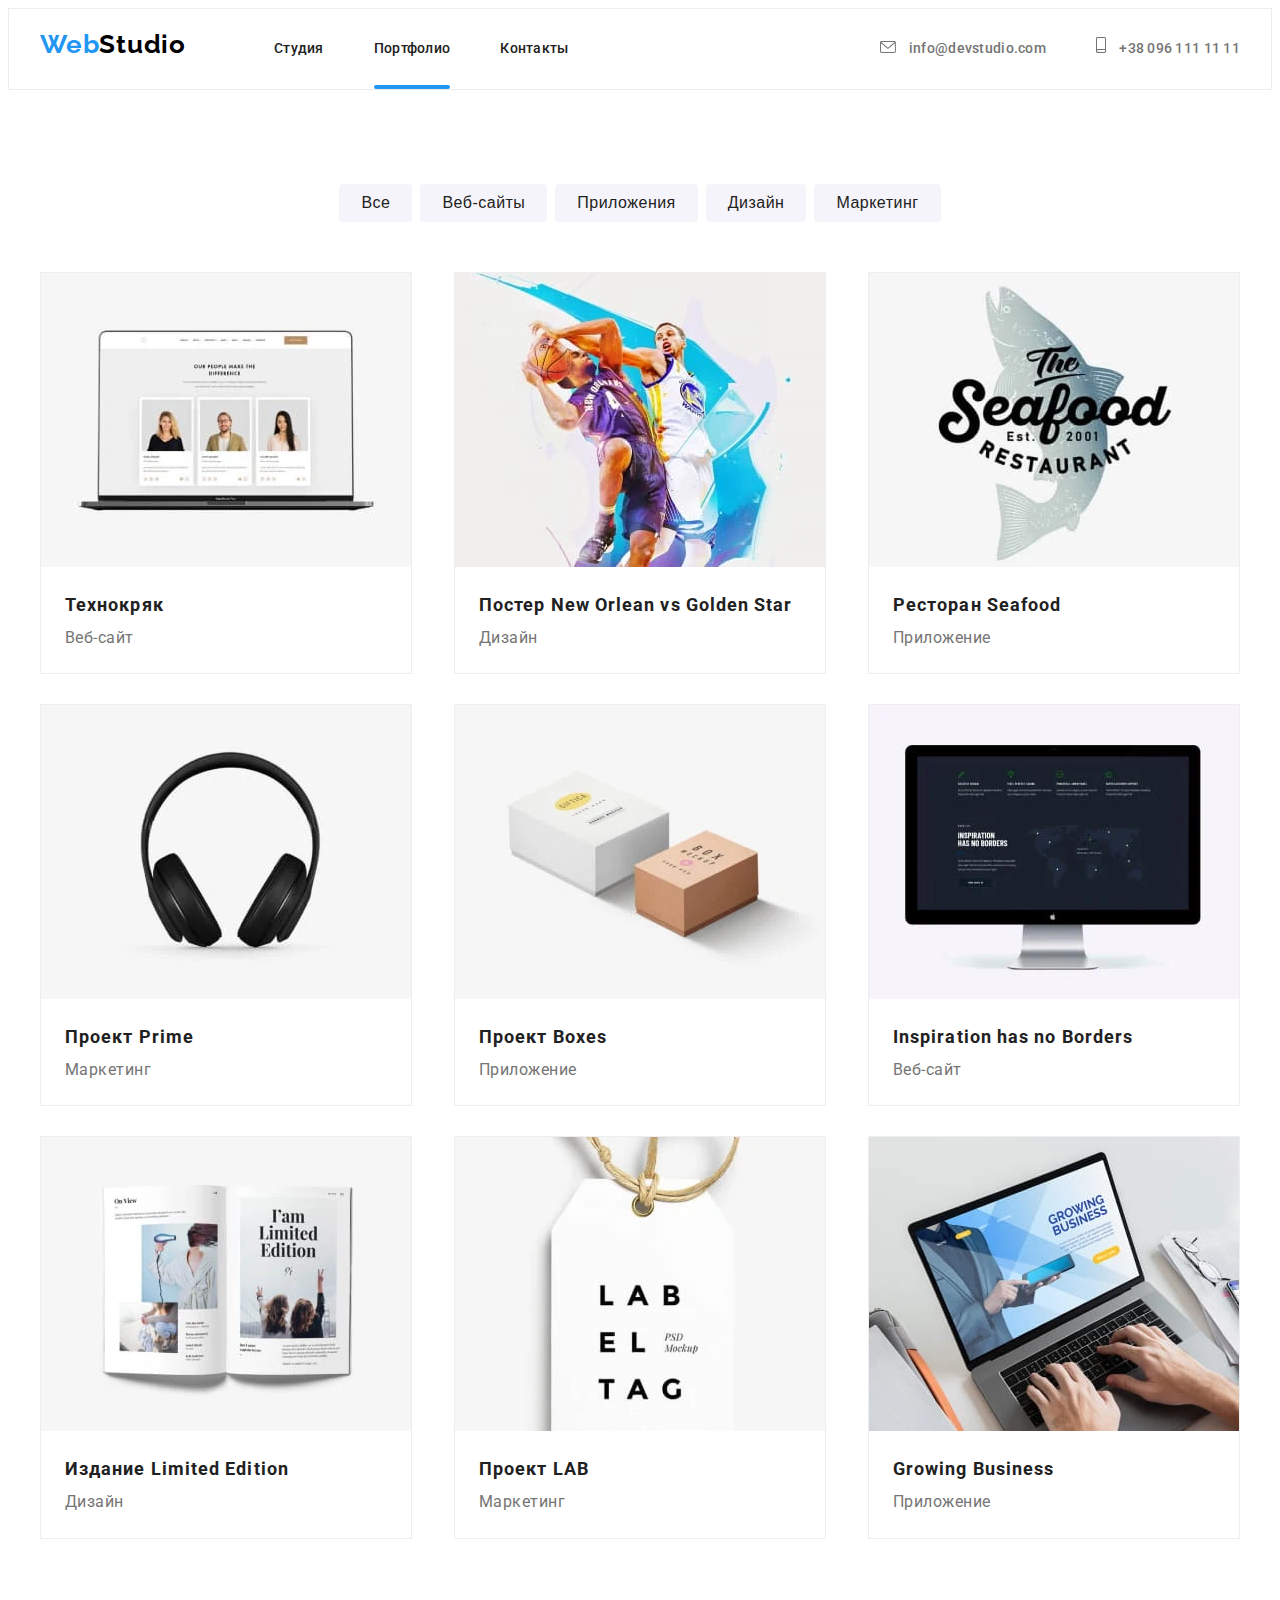
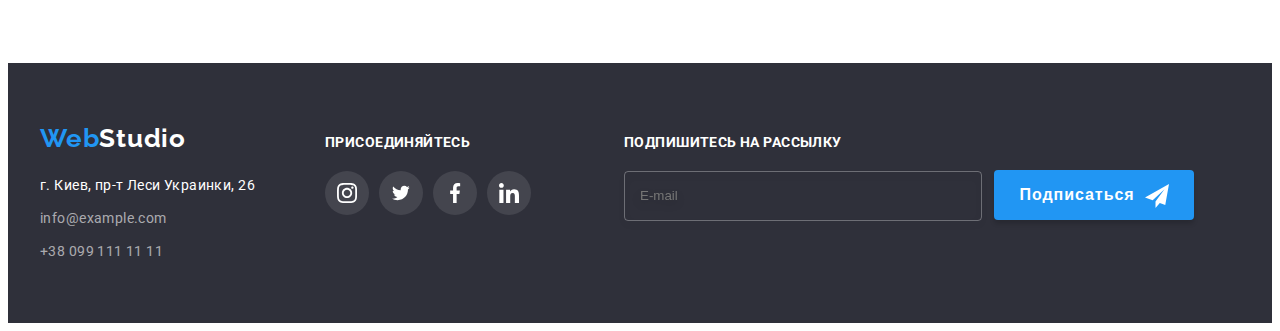
==== commit bb6c25f2: "Мелкие исправления" ====
--- a/portfolio.html
+++ b/portfolio.html
@@ -18,7 +18,8 @@
 </head>
 
 <body class="portfolio">
-    <!-- <header class="head">
+    <!--===================================HRADER========================================-->
+    <header class="head">
         <div class="header__container container">
             <a class="header__first-logo" href="./">
                 Web<span class="header__second-logo--black">Studio</span></a>
@@ -56,9 +57,9 @@
                         +38 096 111 11 11</a>
                 </li>
             </ul>
-        </div> -->
-        <!-------------------------------MOBILE-MENU------------------------------>
-        <!-- <div class="mobile" data-menu>
+        </div>
+        <!--===================================MOBILE-MENU========================================-->
+        <div class="mobile" data-menu>
             <div class="container mobile__container">
                 <button class="close-btn mobile-btn" data-menu-close>
                     <svg class="btn mobile-btn__svg">
@@ -102,8 +103,8 @@
                 </ul>
             </div>
         </div>
-    </header> -->
-    <!-------------------------------------------MENU--------------------------------------->
+    </header>
+    <!--===================================MENU========================================-->
     <main>
         <section class="portfolio-section">
             <div class="container">
@@ -124,18 +125,18 @@
                         <button class="menu-button" type="button">Маркетинг</button>
                     </li>
                 </ul>
-<!---------------------------------------------PROJECTS----------------------------------->
+<!--===================================PROJECTS========================================-->
                 <ul class="list second-portfolio-list">
                     <li class="projects-title">
                         <a class="projects-link" href="">
                             <div class="projects-img-div">
                                 <picture>
-                                    <source media="(min-width: 1200px"srcset="./images/portfolio/deckstope/img.webp 1x, ./images/portfolio/deckstope/img@2x.webp 2x" type="image/webp">
-                                    <source media="(min-width: 1200px"srcset="./images/portfolio/deckstope/img.jpg 1x, ./images/portfolio/deckstope/img@2x.jpg 2x">
-                                    <source media="(min-width: 768px" srcset="./images/portfolio/tablet/img.webp 1x, ./images/portfolio/tablet/im1@2x.webp 2x"type="image/webp">
-                                    <source media="(min-width: 768px" srcset="./images/portfolio/tablet/img.jpg 1x, ./images/portfolio/tablet/img@2x.jpg 2x">
-                                    <source media="(max-width: 767px" srcset="./images/portfolio/mobile/img.webp 1x, ./images/portfolio/mobile/img@2x.webp 2x"type="image/webp">
-                                    <source media="(max-width: 767px" srcset="./images/portfolio/mobile/img.jpg 1x, ./images/portfolio/mobile/img@2x.jpg 2x">
+                                    <source media="(min-width: 1200px)" srcset="./images/portfolio/deckstope/img.webp 1x, ./images/portfolio/deckstope/img@2x.webp 2x" type="image/webp">
+                                    <source media="(min-width: 1200px)" srcset="./images/portfolio/deckstope/img.jpg 1x, ./images/portfolio/deckstope/img@2x.jpg 2x">
+                                    <source media="(min-width: 768px)" srcset="./images/portfolio/tablet/img.webp 1x, ./images/portfolio/tablet/im1@2x.webp 2x" type="image/webp">
+                                    <source media="(min-width: 768px)" srcset="./images/portfolio/tablet/img.jpg 1x, ./images/portfolio/tablet/img@2x.jpg 2x">
+                                    <source media="(max-width: 767px)" srcset="./images/portfolio/mobile/img.webp 1x, ./images/portfolio/mobile/img@2x.webp 2x" type="image/webp">
+                                    <source media="(max-width: 767px)" srcset="./images/portfolio/mobile/img.jpg 1x, ./images/portfolio/mobile/img@2x.jpg 2x">
                                     <img class="projects-img" src="#" alt="Веб-сайт">
                                 </picture>
                                 <p class="project-text">Технокряк это современная площадка распространения
@@ -149,16 +150,16 @@
                             </div>
                         </a>
                     </li>
-                    <li class="projects-title"3
-                        <a class="projects-link" href="">
-                            <div class="projects-img-div">
-                                <picture>
-                                    <source media="(min-width: 1200px"srcset="./images/portfolio/deckstope/img-1.webp 1x, ./images/portfolio/deckstope/img-1@2x.webp 2x"type="image/webp">
-                                    <source media="(min-width: 1200px"srcset="./images/portfolio/deckstope/img-1.jpg 1x, ./images/portfolio/deckstope/img-1@2x.jpg 2x">
-                                    <source media="(min-width: 768px"srcset="./images/portfolio/tablet/img-1.webp 1x, ./images/portfolio/tablet/img-1@2x.webp 2x" type="image/webp">
-                                    <source media="(min-width: 768px"srcset="./images/portfolio/tablet/img-1.jpg 1x, ./images/portfolio/tablet/img-1@2x.jpg 2x">
-                                    <source media="(max-width: 767px"srcset="./images/portfolio/mobile/img-1.webp 1x, ./images/portfolio/mobile/img-1@2x.webp 2x" type="image/webp">
-                                    <source media="(max-width: 767px"srcset="./images/portfolio/mobile/img-1.jpg 1x, ./images/portfolio/mobile/img-1@2x.jpg 2x">
+                    <li class="projects-title">
+                        <a class="projects-link" href="">
+                            <div class="projects-img-div">
+                                <picture>
+                                    <source media="(min-width: 1200px)" srcset="./images/portfolio/deckstope/img-1.webp 1x, ./images/portfolio/deckstope/img-1@2x.webp 2x" type="image/webp">
+                                    <source media="(min-width: 1200px)" srcset="./images/portfolio/deckstope/img-1.jpg 1x, ./images/portfolio/deckstope/img-1@2x.jpg 2x">
+                                    <source media="(min-width: 768px)" srcset="./images/portfolio/tablet/img-1.webp 1x, ./images/portfolio/tablet/img-1@2x.webp 2x" type="image/webp">
+                                    <source media="(min-width: 768px)" srcset="./images/portfolio/tablet/img-1.jpg 1x, ./images/portfolio/tablet/img-1@2x.jpg 2x">
+                                    <source media="(max-width: 767px)" srcset="./images/portfolio/mobile/img-1.webp 1x, ./images/portfolio/mobile/img-1@2x.webp 2x" type="image/webp">
+                                    <source media="(max-width: 767px)" srcset="./images/portfolio/mobile/img-1.jpg 1x, ./images/portfolio/mobile/img-1@2x.jpg 2x">
                                     <img class="projects-img" src="#" alt="Веб-сайт">
                                 </picture>
                                 <p class="project-text">Технокряк это современная площадка распространения
@@ -176,12 +177,12 @@
                         <a class="projects-link" href="">
                             <div class="projects-img-div">
                         <picture>
-                            <source media="(min-width: 1200px"srcset="./images/portfolio/deckstope/img-2.webp 1x, ./images/portfolio/deckstope/img-2@2x.webp 2x"type="image/webp">
-                            <source media="(min-width: 1200px"srcset="./images/portfolio/deckstope/img-2.jpg 1x, ./images/portfolio/deckstope/img-2@2x.jpg 2x">
-                            <source media="(min-width: 768px"srcset="./images/portfolio/tablet/img-2.webp 1x, ./images/portfolio/tablet/img-2@2x.webp 2x" type="image/webp">
-                            <source media="(min-width: 768px"srcset="./images/portfolio/tablet/img-2.jpg 1x, ./images/portfolio/tablet/img-2@2x.jpg 2x">
-                            <source media="(max-width: 767px"srcset="./images/portfolio/mobile/img-2.webp 1x, ./images/portfolio/mobile/img-2@2x.webp 2x" type="image/webp">
-                            <source media="(max-width: 767px"srcset="./images/portfolio/mobile/img-2.jpg 1x, ./images/portfolio/mobile/img-2@2x.jpg 2x">
+                            <source media="(min-width: 1200px)" srcset="./images/portfolio/deckstope/img-2.webp 1x, ./images/portfolio/deckstope/img-2@2x.webp 2x" type="image/webp">
+                            <source media="(min-width: 1200px)" srcset="./images/portfolio/deckstope/img-2.jpg 1x, ./images/portfolio/deckstope/img-2@2x.jpg 2x">
+                            <source media="(min-width: 768px)" srcset="./images/portfolio/tablet/img-2.webp 1x, ./images/portfolio/tablet/img-2@2x.webp 2x" type="image/webp">
+                            <source media="(min-width: 768px)" srcset="./images/portfolio/tablet/img-2.jpg 1x, ./images/portfolio/tablet/img-2@2x.jpg 2x">
+                            <source media="(max-width: 767px)" srcset="./images/portfolio/mobile/img-2.webp 1x, ./images/portfolio/mobile/img-2@2x.webp 2x" type="image/webp">
+                            <source media="(max-width: 767px)" srcset="./images/portfolio/mobile/img-2.jpg 1x, ./images/portfolio/mobile/img-2@2x.jpg 2x">
                             <img class="projects-img" src="#" alt="Веб-сайт">
                         </picture>
                                 <p class="project-text">Технокряк это современная площадка распространения
@@ -199,12 +200,12 @@
                         <a class="projects-link" href="">
                             <div class="projects-img-div">
                                 <picture>
-                                    <source media="(min-width: 1200px"srcset="./images/portfolio/deckstope/img-3.webp 1x, ./images/portfolio/deckstope/img-3@2x.webp 2x"type="image/webp">
-                                    <source media="(min-width: 1200px"srcset="./images/portfolio/deckstope/img-3.jpg 1x, ./images/portfolio/deckstope/img-3@2x.jpg 2x">
-                                    <source media="(min-width: 768px"srcset="./images/portfolio/tablet/img-3.webp 1x, ./images/portfolio/tablet/img-3@2x.webp 2x" type="image/webp">
-                                    <source media="(min-width: 768px"srcset="./images/portfolio/tablet/img-3.jpg 1x, ./images/portfolio/tablet/img-3@2x.jpg 2x">
-                                    <source media="(max-width: 767px"srcset="./images/portfolio/mobile/img-3.webp 1x, ./images/portfolio/mobile/img-3@2x.webp 2x" type="image/webp">
-                                    <source media="(max-width: 767px"srcset="./images/portfolio/mobile/img-3.jpg 1x, ./images/portfolio/mobile/img-3@2x.jpg 2x">
+                                    <source media="(min-width: 1200px)" srcset="./images/portfolio/deckstope/img-3.webp 1x, ./images/portfolio/deckstope/img-3@2x.webp 2x" type="image/webp">
+                                    <source media="(min-width: 1200px)" srcset="./images/portfolio/deckstope/img-3.jpg 1x, ./images/portfolio/deckstope/img-3@2x.jpg 2x">
+                                    <source media="(min-width: 768px)" srcset="./images/portfolio/tablet/img-3.webp 1x, ./images/portfolio/tablet/img-3@2x.webp 2x" type="image/webp">
+                                    <source media="(min-width: 768px)" srcset="./images/portfolio/tablet/img-3.jpg 1x, ./images/portfolio/tablet/img-3@2x.jpg 2x">
+                                    <source media="(max-width: 767px)" srcset="./images/portfolio/mobile/img-3.webp 1x, ./images/portfolio/mobile/img-3@2x.webp 2x" type="image/webp">
+                                    <source media="(max-width: 767px)" srcset="./images/portfolio/mobile/img-3.jpg 1x, ./images/portfolio/mobile/img-3@2x.jpg 2x">
                                     <img class="projects-img" src="#" alt="Веб-сайт">
                                 </picture>
                                 <p class="project-text">Технокряк это современная площадка распространения
@@ -222,12 +223,12 @@
                         <a class="projects-link" href="">
                             <div class="projects-img-div">
                                 <picture>
-                                    <source media="(min-width: 1200px"srcset="./images/portfolio/deckstope/img-4.webp 1x, ./images/portfolio/deckstope/img-4@2x.webp 2x"type="image/webp">
-                                    <source media="(min-width: 1200px"srcset="./images/portfolio/deckstope/img-4.jpg 1x, ./images/portfolio/deckstope/img-4@2x.jpg 2x">
-                                    <source media="(min-width: 768px"srcset="./images/portfolio/tablet/img-4.webp 1x, ./images/portfolio/tablet/img-4@2x.webp 2x" type="image/webp">
-                                    <source media="(min-width: 768px"srcset="./images/portfolio/tablet/img-4.jpg 1x, ./images/portfolio/tablet/img-4@2x.jpg 2x">
-                                    <source media="(max-width: 767px"srcset="./images/portfolio/mobile/img-4.webp 1x, ./images/portfolio/mobile/img-4@2x.webp 2x" type="image/webp">
-                                    <source media="(max-width: 767px"srcset="./images/portfolio/mobile/img-4.jpg 1x, ./images/portfolio/mobile/img-4@2x.jpg 2x">
+                                    <source media="(min-width: 1200px)" srcset="./images/portfolio/deckstope/img-4.webp 1x, ./images/portfolio/deckstope/img-4@2x.webp 2x" type="image/webp">
+                                    <source media="(min-width: 1200px)" srcset="./images/portfolio/deckstope/img-4.jpg 1x, ./images/portfolio/deckstope/img-4@2x.jpg 2x">
+                                    <source media="(min-width: 768px)" srcset="./images/portfolio/tablet/img-4.webp 1x, ./images/portfolio/tablet/img-4@2x.webp 2x" type="image/webp">
+                                    <source media="(min-width: 768px)" srcset="./images/portfolio/tablet/img-4.jpg 1x, ./images/portfolio/tablet/img-4@2x.jpg 2x">
+                                    <source media="(max-width: 767px)" srcset="./images/portfolio/mobile/img-4.webp 1x, ./images/portfolio/mobile/img-4@2x.webp 2x" type="image/webp">
+                                    <source media="(max-width: 767px)" srcset="./images/portfolio/mobile/img-4.jpg 1x, ./images/portfolio/mobile/img-4@2x.jpg 2x">
                                     <img class="projects-img" src="#" alt="Веб-сайт">
                                 </picture>
                                 <p class="project-text">Технокряк это современная площадка распространения
@@ -245,12 +246,12 @@
                         <a class="projects-link" href="">
                             <div class="projects-img-div">
                                 <picture>
-                                    <source media="(min-width: 1200px"srcset="./images/portfolio/deckstope/img-5.webp 1x, ./images/portfolio/deckstope/img-5@2x.webp 2x"type="image/webp">
-                                    <source media="(min-width: 1200px"srcset="./images/portfolio/deckstope/img-5.jpg 1x, ./images/portfolio/deckstope/img-5@2x.jpg 2x">
-                                    <source media="(min-width: 768px"srcset="./images/portfolio/tablet/img-5.webp 1x, ./images/portfolio/tablet/img-5@2x.webp 2x" type="image/webp">
-                                    <source media="(min-width: 768px"srcset="./images/portfolio/tablet/img-5.jpg 1x, ./images/portfolio/tablet/img-5@2x.jpg 2x">
-                                    <source media="(max-width: 767px"srcset="./images/portfolio/mobile/img-5.webp 1x, ./images/portfolio/mobile/img-5@2x.webp 2x" type="image/webp">
-                                    <source media="(max-width: 767px"srcset="./images/portfolio/mobile/img-5.jpg 1x, ./images/portfolio/mobile/img-5@2x.jpg 2x">
+                                    <source media="(min-width: 1200px)" srcset="./images/portfolio/deckstope/img-5.webp 1x, ./images/portfolio/deckstope/img-5@2x.webp 2x" type="image/webp">
+                                    <source media="(min-width: 1200px)" srcset="./images/portfolio/deckstope/img-5.jpg 1x, ./images/portfolio/deckstope/img-5@2x.jpg 2x">
+                                    <source media="(min-width: 768px)" srcset="./images/portfolio/tablet/img-5.webp 1x, ./images/portfolio/tablet/img-5@2x.webp 2x" type="image/webp">
+                                    <source media="(min-width: 768px)" srcset="./images/portfolio/tablet/img-5.jpg 1x, ./images/portfolio/tablet/img-5@2x.jpg 2x">
+                                    <source media="(max-width: 767px)" srcset="./images/portfolio/mobile/img-5.webp 1x, ./images/portfolio/mobile/img-5@2x.webp 2x" type="image/webp">
+                                    <source media="(max-width: 767px)" srcset="./images/portfolio/mobile/img-5.jpg 1x, ./images/portfolio/mobile/img-5@2x.jpg 2x">
                                     <img class="projects-img" src="#" alt="Веб-сайт">
                                 </picture>
                                 <p class="project-text">Технокряк это современная площадка распространения
@@ -268,12 +269,12 @@
                         <a class="projects-link" href="">
                             <div class="projects-img-div">
                                 <picture>
-                                    <source media="(min-width: 1200px"srcset="./images/portfolio/deckstope/img-6.webp 1x, ./images/portfolio/deckstope/img-6@2x.webp 2x"type="image/webp">
-                                    <source media="(min-width: 1200px"srcset="./images/portfolio/deckstope/img-6.jpg 1x, ./images/portfolio/deckstope/img-6@2x.jpg 2x">
-                                    <source media="(min-width: 768px"srcset="./images/portfolio/tablet/img-6.webp 1x, ./images/portfolio/tablet/img-6@2x.webp 2x" type="image/webp">
-                                    <source media="(min-width: 768px"srcset="./images/portfolio/tablet/img-6.jpg 1x, ./images/portfolio/tablet/img-6@2x.jpg 2x">
-                                    <source media="(max-width: 767px"srcset="./images/portfolio/mobile/img-6.webp 1x, ./images/portfolio/mobile/img-6@2x.webp 2x" type="image/webp">
-                                    <source media="(max-width: 767px"srcset="./images/portfolio/mobile/img-6.jpg 1x, ./images/portfolio/mobile/img-6@2x.jpg 2x">
+                                    <source media="(min-width: 1200px)" srcset="./images/portfolio/deckstope/img-6.webp 1x, ./images/portfolio/deckstope/img-6@2x.webp 2x" type="image/webp">
+                                    <source media="(min-width: 1200px)" srcset="./images/portfolio/deckstope/img-6.jpg 1x, ./images/portfolio/deckstope/img-6@2x.jpg 2x">
+                                    <source media="(min-width: 768px)" srcset="./images/portfolio/tablet/img-6.webp 1x, ./images/portfolio/tablet/img-6@2x.webp 2x" type="image/webp">
+                                    <source media="(min-width: 768px)" srcset="./images/portfolio/tablet/img-6.jpg 1x, ./images/portfolio/tablet/img-6@2x.jpg 2x">
+                                    <source media="(max-width: 767px)" srcset="./images/portfolio/mobile/img-6.webp 1x, ./images/portfolio/mobile/img-6@2x.webp 2x" type="image/webp">
+                                    <source media="(max-width: 767px)" srcset="./images/portfolio/mobile/img-6.jpg 1x, ./images/portfolio/mobile/img-6@2x.jpg 2x">
                                     <img class="projects-img" src="#" alt="Веб-сайт">
                                 </picture>
                                 <p class="project-text">Технокряк это современная площадка распространения
@@ -291,12 +292,12 @@
                         <a class="projects-link" href="">
                             <div class="projects-img-div">
                                 <picture>
-                                    <source media="(min-width: 1200px"srcset="./images/portfolio/deckstope/img-7.webp 1x, ./images/portfolio/deckstope/img-7@2x.webp 2x"type="image/webp">
-                                    <source media="(min-width: 1200px"srcset="./images/portfolio/deckstope/img-7.jpg 1x, ./images/portfolio/deckstope/img-7@2x.jpg 2x">
-                                    <source media="(min-width: 768px"srcset="./images/portfolio/tablet/img-7.webp 1x, ./images/portfolio/tablet/img-7@2x.webp 2x" type="image/webp">
-                                    <source media="(min-width: 768px"srcset="./images/portfolio/tablet/img-7.jpg 1x, ./images/portfolio/tablet/img-7@2x.jpg 2x">
-                                    <source media="(max-width: 767px"srcset="./images/portfolio/mobile/img-7.webp 1x, ./images/portfolio/mobile/img-7@2x.webp 2x" type="image/webp">
-                                    <source media="(max-width: 767px"srcset="./images/portfolio/mobile/img-7.jpg 1x, ./images/portfolio/mobile/img-7@2x.jpg 2x">
+                                    <source media="(min-width: 1200px)" srcset="./images/portfolio/deckstope/img-7.webp 1x, ./images/portfolio/deckstope/img-7@2x.webp 2x" type="image/webp">
+                                    <source media="(min-width: 1200px)" srcset="./images/portfolio/deckstope/img-7.jpg 1x, ./images/portfolio/deckstope/img-7@2x.jpg 2x">
+                                    <source media="(min-width: 768px)" srcset="./images/portfolio/tablet/img-7.webp 1x, ./images/portfolio/tablet/img-7@2x.webp 2x" type="image/webp">
+                                    <source media="(min-width: 768px)" srcset="./images/portfolio/tablet/img-7.jpg 1x, ./images/portfolio/tablet/img-7@2x.jpg 2x">
+                                    <source media="(max-width: 767px)" srcset="./images/portfolio/mobile/img-7.webp 1x, ./images/portfolio/mobile/img-7@2x.webp 2x" type="image/webp">
+                                    <source media="(max-width: 767px)" srcset="./images/portfolio/mobile/img-7.jpg 1x, ./images/portfolio/mobile/img-7@2x.jpg 2x">
                                     <img class="projects-img" src="#" alt="Веб-сайт">
                                 </picture>
                                 <p class="project-text">Технокряк это современная площадка распространения
@@ -314,12 +315,12 @@
                         <a class="projects-link" href="">
                             <div class="projects-img-div">
                                 <picture>
-                                    <source media="(min-width: 1200px"srcset="./images/portfolio/deckstope/img-8.webp 1x, ./images/portfolio/deckstope/img-8@2x.webp 2x"type="image/webp">
-                                    <source media="(min-width: 1200px"srcset="./images/portfolio/deckstope/img-8.jpg 1x, ./images/portfolio/deckstope/img-8@2x.jpg 2x">
-                                    <source media="(min-width: 768px"srcset="./images/portfolio/tablet/img-8.webp 1x, ./images/portfolio/tablet/img-8@2x.webp 2x" type="image/webp">
-                                    <source media="(min-width: 768px"srcset="./images/portfolio/tablet/img-8.jpg 1x, ./images/portfolio/tablet/img-8@2x.jpg 2x">
-                                    <source media="(max-width: 767px"srcset="./images/portfolio/mobile/img-8.webp 1x, ./images/portfolio/mobile/img-8@2x.webp 2x" type="image/webp">
-                                    <source media="(max-width: 767px"srcset="./images/portfolio/mobile/img-8.jpg 1x, ./images/portfolio/mobile/img-8@2x.jpg 2x">
+                                    <source media="(min-width: 1200px)" srcset="./images/portfolio/deckstope/img-8.webp 1x, ./images/portfolio/deckstope/img-8@2x.webp 2x" type="image/webp">
+                                    <source media="(min-width: 1200px)" srcset="./images/portfolio/deckstope/img-8.jpg 1x, ./images/portfolio/deckstope/img-8@2x.jpg 2x">
+                                    <source media="(min-width: 768px)" srcset="./images/portfolio/tablet/img-8.webp 1x, ./images/portfolio/tablet/img-8@2x.webp 2x" type="image/webp">
+                                    <source media="(min-width: 768px)" srcset="./images/portfolio/tablet/img-8.jpg 1x, ./images/portfolio/tablet/img-8@2x.jpg 2x">
+                                    <source media="(max-width: 767px)" srcset="./images/portfolio/mobile/img-8.webp 1x, ./images/portfolio/mobile/img-8@2x.webp 2x" type="image/webp">
+                                    <source media="(max-width: 767px)" srcset="./images/portfolio/mobile/img-8.jpg 1x, ./images/portfolio/mobile/img-8@2x.jpg 2x">
                                     <img class="projects-img" src="#" alt="Веб-сайт">
                                 </picture>
                                 <p class="project-text">Технокряк это современная площадка распространения
@@ -337,8 +338,8 @@
             </div>
         </section>
     </main>
-    <!---------------------------------------FOOTER--------------------------------------->
-    <!-- <footer class="footer">
+    <!--===================================FOOTER========================================-->
+    <footer class="footer">
         <div class="container main-footer-container">
             <div class="footer-tablet">
                 <div class="footer-container">
@@ -361,28 +362,28 @@
                     <ul class="list team-container team-mobile-link">
                         <li class="footer-links team-mobile-svg">
                             <a href="" class="svg__bg--footer svg__bg">
-                                <svg class="team-svg-footer" width="20" height="20" ;>
+                                <svg class="team-svg-footer" width="20" height="20">
                                     <use href="./images/icons.svg#icon-instagram"></use>
                                 </svg>
                             </a>
                         </li>
                         <li class="footer-links team-mobile-svg">
                             <a href="" class="svg__bg--footer svg__bg">
-                                <svg class="team-svg-footer" width="20" height="16" ;>
+                                <svg class="team-svg-footer" width="20" height="16">
                                     <use href="./images/icons.svg#icon-twitter"></use>
                                 </svg>
                             </a>
                         </li>
                         <li class="footer-links team-mobile-svg">
                             <a href="" class="svg__bg--footer svg__bg">
-                                <svg class="team-svg-footer" width="20" height="20" ;>
+                                <svg class="team-svg-footer" width="20" height="20">
                                     <use href="./images/icons.svg#icon-facebook"></use>
                                 </svg>
                             </a>
                         </li>
                         <li class="footer-links team-mobile-svg">
                             <a href="" class="svg__bg--footer svg__bg">
-                                <svg class="team-svg-footer" width="20" height="20" ;>
+                                <svg class="team-svg-footer" width="20" height="20">
                                     <use href="./images/icons.svg#icon-linkedin"></use>
                                 </svg>
                             </a>
@@ -400,7 +401,7 @@
                             </label>
                         </div>
                         <button type="submit" class="footer-form-btn">Подписаться<svg class="footer-form-icon" width="24"
-                                height="24" ;>
+                                height="24">
                                 <use href="./images/icons.svg#icon-telegram"></use>
                             </svg>
                         </button>
@@ -408,7 +409,8 @@
                 </form>
             </div>
         </div>
-    </footer> -->
+    </footer>
+    <script src="./js/mobile-menu.js"></script>
 </body>
 
 </html>